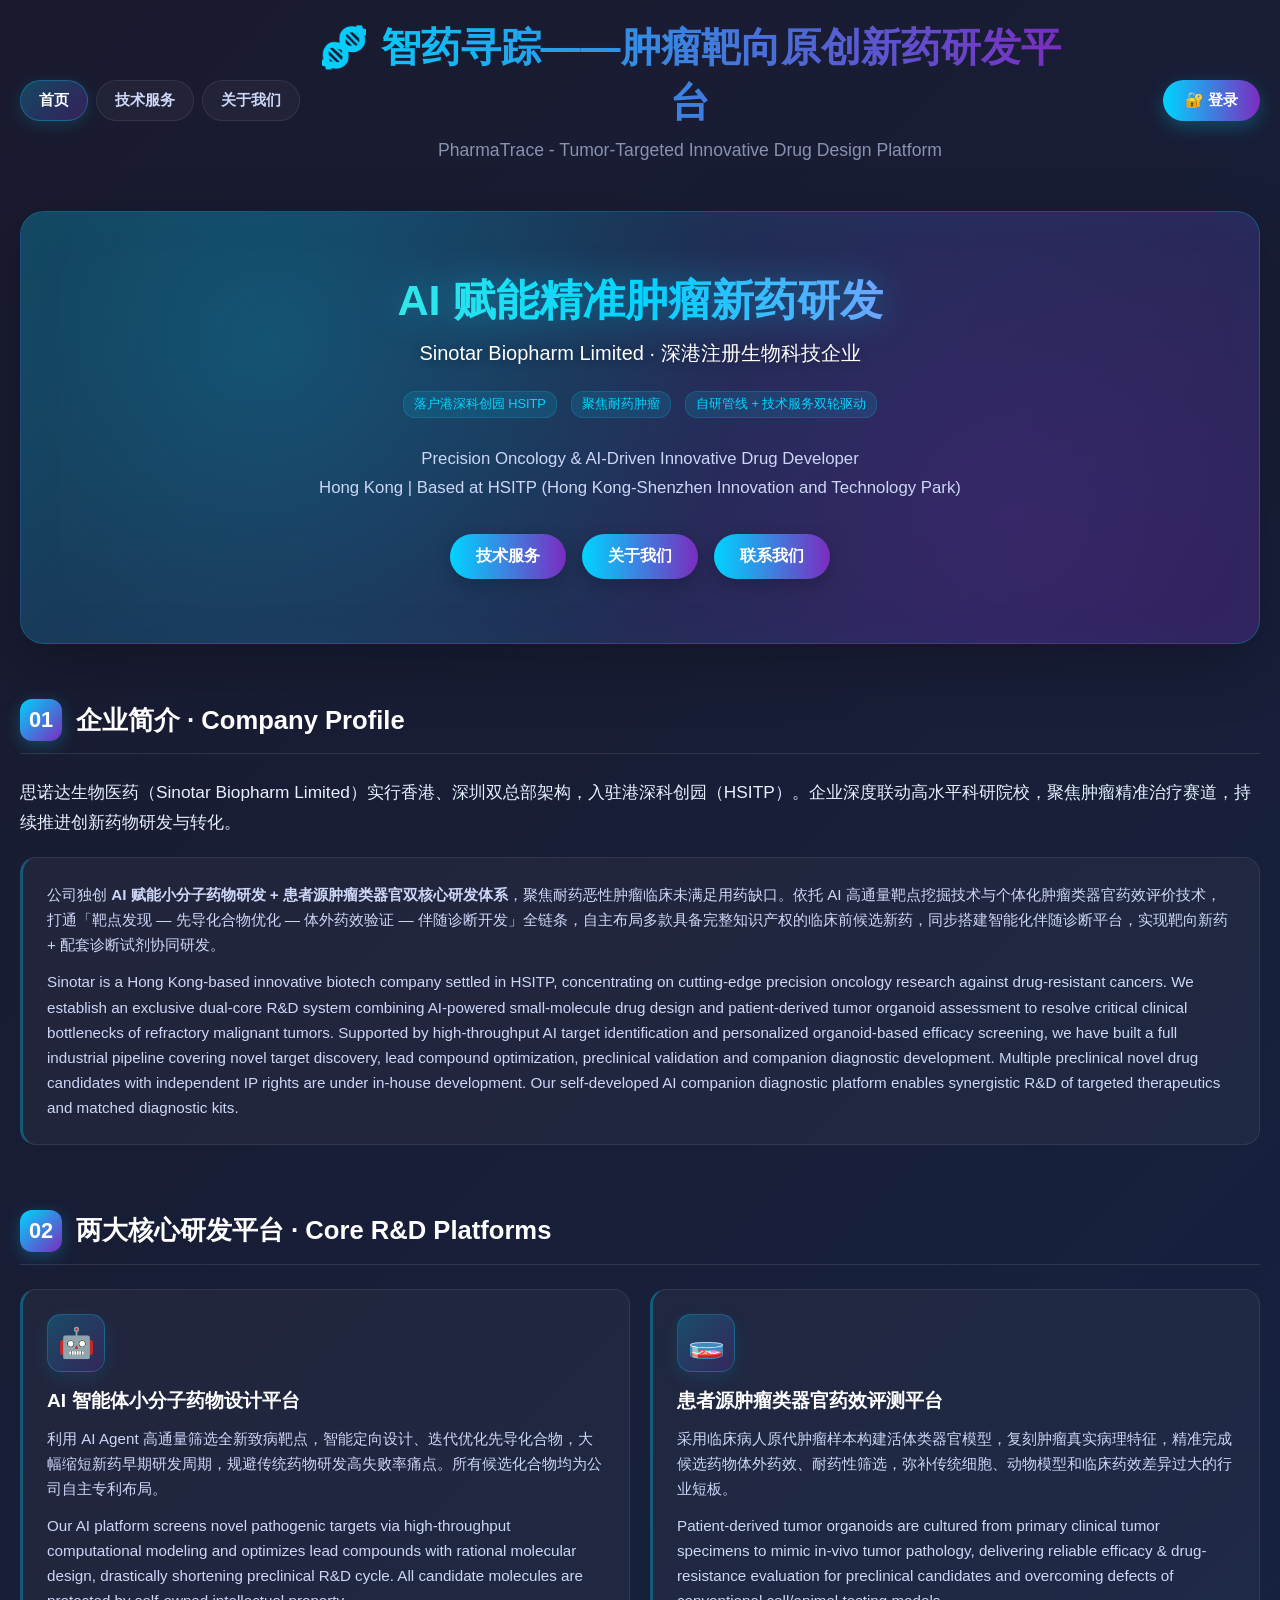
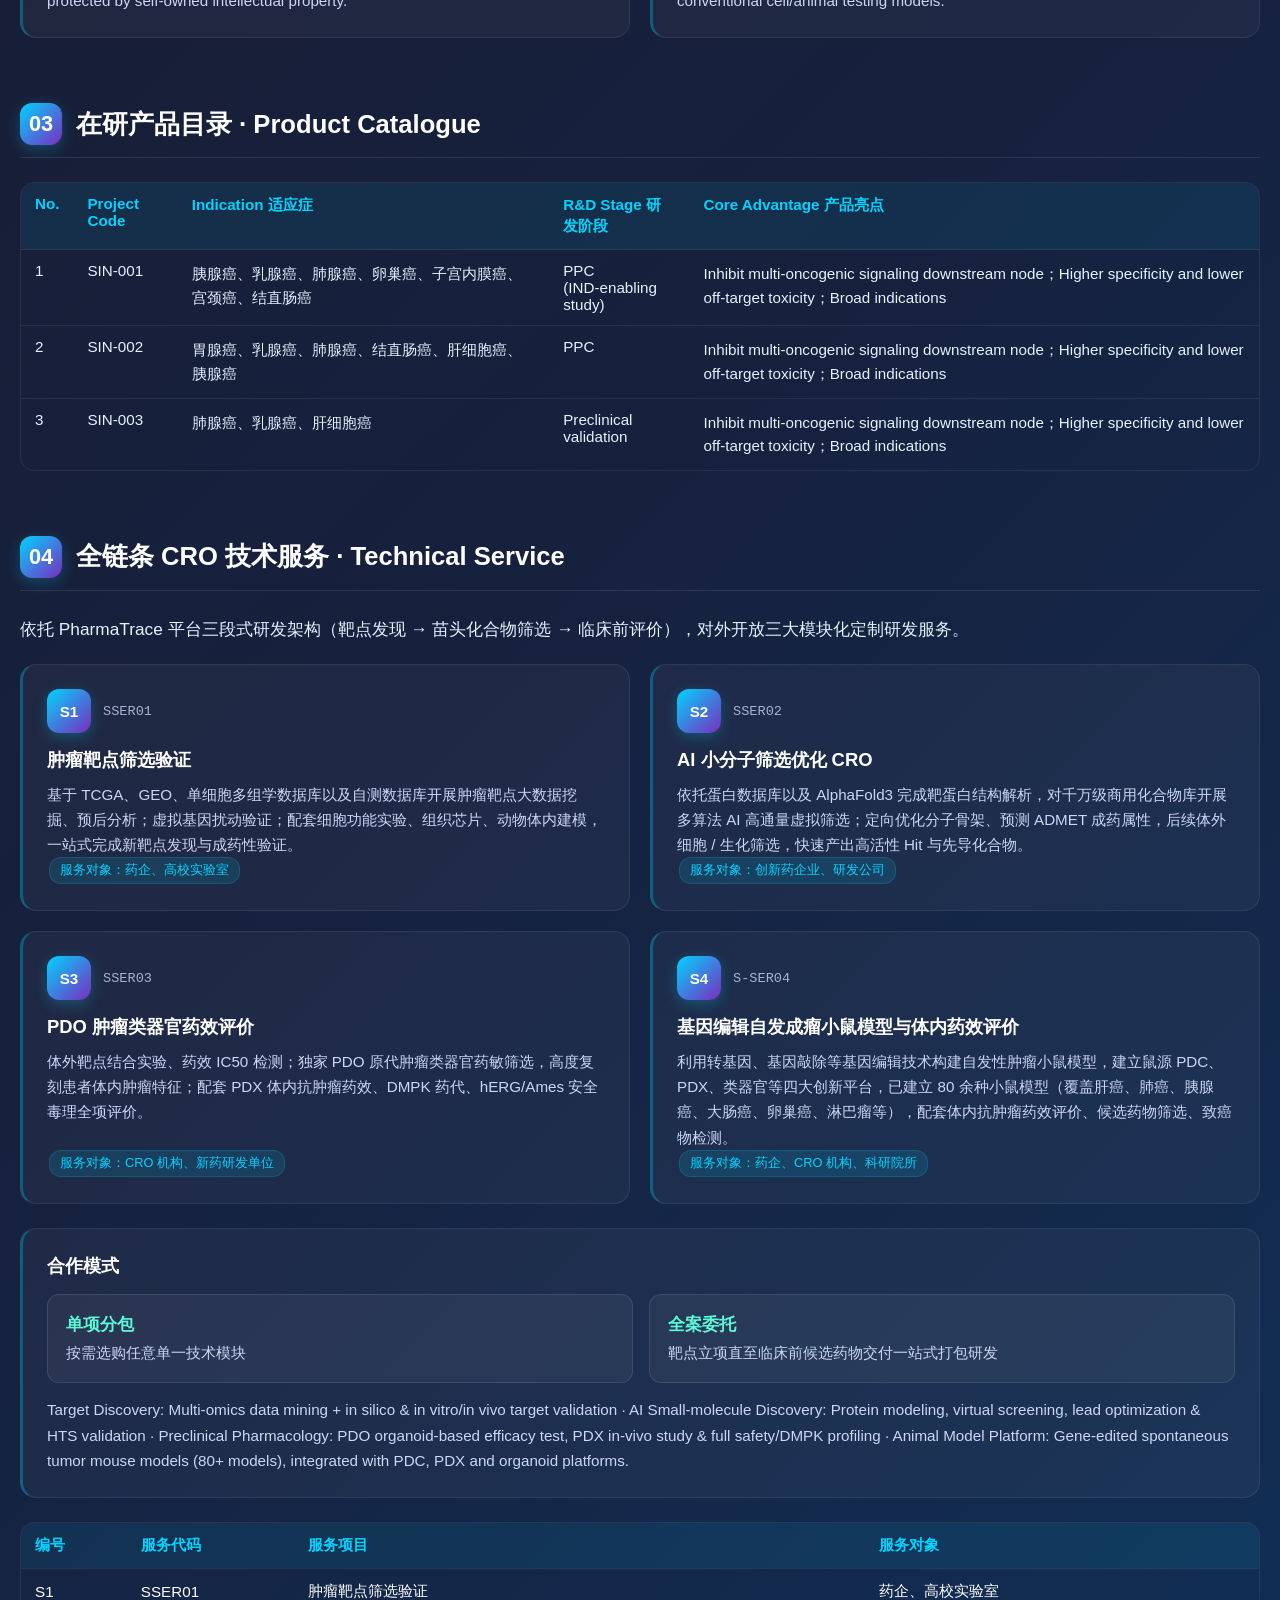
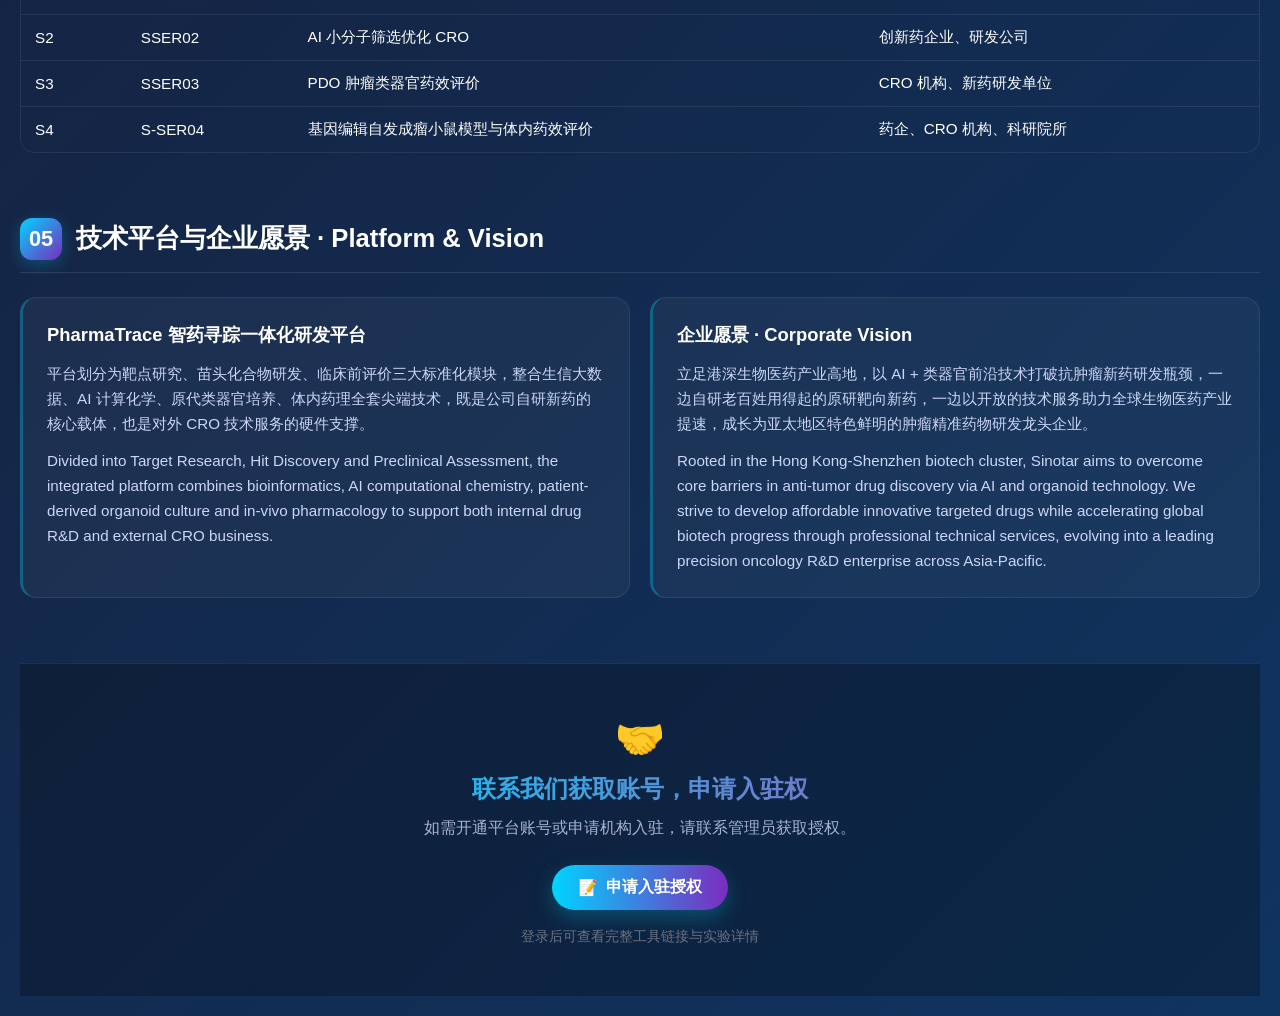
==== index.html @ ae261644 "fix: avoid blank page when mailto has no email client - Make copy-email the primary action in the co" ====
<!DOCTYPE html>
<html lang="zh-CN">
<head>
    <meta charset="UTF-8">
    <meta name="viewport" content="width=device-width, initial-scale=1.0">
    <title>智药寻踪——肿瘤靶向原创新药研发平台</title>
    <link rel="stylesheet" href="style.css">
</head>
<body>
    <!-- 登录遮罩 -->
    <div class="login-overlay hidden" id="login-overlay">
        <div class="login-box">
            <button type="button" class="login-close" id="login-close" aria-label="关闭">×</button>
            <div class="login-logo">🧬</div>
            <h2>智药寻踪</h2>
            <p class="login-subtitle">肿瘤靶向原创新药研发平台</p>
            <form id="login-form" autocomplete="off">
                <div class="form-group">
                    <label for="username">账号</label>
                    <input type="text" id="username" placeholder="请输入账号" required>
                </div>
                <div class="form-group">
                    <label for="password">密码</label>
                    <input type="password" id="password" placeholder="请输入密码" required>
                </div>
                <button type="submit" class="login-btn">登录</button>
                <div class="login-error" id="login-error"></div>
            </form>
        </div>
    </div>

    <!-- 联系我们弹窗 -->
    <div class="apply-overlay hidden" id="contact-overlay">
        <div class="apply-box">
            <button type="button" class="apply-close" id="contact-close" aria-label="关闭">×</button>
            <div class="apply-header">
                <h2>联系我们</h2>
                <p>如有合作意向，欢迎发送邮件</p>
            </div>
            <div class="contact-body">
                <div class="contact-email">sinotarzhangx@126.com</div>
                <div class="contact-actions">
                    <button type="button" class="footer-btn primary" id="copy-email">复制邮箱</button>
                    <a href="mailto:sinotarzhangx@126.com" class="footer-btn" id="send-email-link" target="_blank" rel="noopener">打开邮件客户端</a>
                </div>
                <p class="contact-tip">如果未安装邮件客户端，请直接复制邮箱地址后粘贴发送</p>
            </div>
        </div>
    </div>

    <div class="container">
        <header class="page-header">
            <nav class="main-nav">
                <a href="index.html" class="active">首页</a>
                <a href="services.html">技术服务</a>
                <a href="about.html">关于我们</a>
            </nav>
            <div class="header-titles">
                <h1>🧬 智药寻踪——肿瘤靶向原创新药研发平台</h1>
                <p class="subtitle">PharmaTrace - Tumor-Targeted Innovative Drug Design Platform</p>
            </div>
            <div class="header-actions">
                <div class="user-bar" id="user-bar" style="display: none;">
                    <span class="user-name" id="user-name"></span>
                    <button class="logout-btn" id="logout-btn">退出</button>
                </div>
                <button class="login-trigger" id="login-trigger">🔐 登录</button>
            </div>
        </header>

        <!-- 全局提示框 -->
        <div class="tooltip" id="global-tooltip"></div>

        <main class="home-content">
            <!-- Hero -->
            <section class="home-hero">
                <div class="home-hero-text">
                    <h2>AI 赋能精准肿瘤新药研发</h2>
                    <p class="home-hero-sub">Sinotar Biopharm Limited · 深港注册生物科技企业</p>
                    <div class="home-hero-tags">
                        <span class="tag">落户港深科创园 HSITP</span>
                        <span class="tag">聚焦耐药肿瘤</span>
                        <span class="tag">自研管线 + 技术服务双轮驱动</span>
                    </div>
                    <p class="home-hero-desc">
                        Precision Oncology &amp; AI-Driven Innovative Drug Developer<br>
                        Hong Kong | Based at HSITP (Hong Kong-Shenzhen Innovation and Technology Park)
                    </p>
                    <div class="home-hero-actions">
                        <a href="services.html" class="footer-btn primary">技术服务</a>
                        <a href="about.html" class="footer-btn primary">关于我们</a>
                        <button type="button" class="footer-btn primary" id="contact-trigger">联系我们</button>
                    </div>
                </div>
            </section>

            <!-- 企业简介 -->
            <section class="home-section">
                <h3 class="section-title"><span class="section-number">01</span> 企业简介 · Company Profile</h3>
                <p class="lead">
                    思诺达生物医药（Sinotar Biopharm Limited）实行香港、深圳双总部架构，入驻港深科创园（HSITP）。企业深度联动高水平科研院校，聚焦肿瘤精准治疗赛道，持续推进创新药物研发与转化。
                </p>
                <div class="card">
                    <p>
                        公司独创 <strong>AI 赋能小分子药物研发 + 患者源肿瘤类器官双核心研发体系</strong>，聚焦耐药恶性肿瘤临床未满足用药缺口。依托 AI 高通量靶点挖掘技术与个体化肿瘤类器官药效评价技术，打通「靶点发现 — 先导化合物优化 — 体外药效验证 — 伴随诊断开发」全链条，自主布局多款具备完整知识产权的临床前候选新药，同步搭建智能化伴随诊断平台，实现靶向新药 + 配套诊断试剂协同研发。
                    </p>
                    <p class="home-en" style="margin-top: 12px;">
                        Sinotar is a Hong Kong-based innovative biotech company settled in HSITP, concentrating on cutting-edge precision oncology research against drug-resistant cancers. We establish an exclusive dual-core R&amp;D system combining AI-powered small-molecule drug design and patient-derived tumor organoid assessment to resolve critical clinical bottlenecks of refractory malignant tumors. Supported by high-throughput AI target identification and personalized organoid-based efficacy screening, we have built a full industrial pipeline covering novel target discovery, lead compound optimization, preclinical validation and companion diagnostic development. Multiple preclinical novel drug candidates with independent IP rights are under in-house development. Our self-developed AI companion diagnostic platform enables synergistic R&amp;D of targeted therapeutics and matched diagnostic kits.
                    </p>
                </div>
            </section>

            <!-- 两大核心研发平台 -->
            <section class="home-section">
                <h3 class="section-title"><span class="section-number">02</span> 两大核心研发平台 · Core R&amp;D Platforms</h3>
                <div class="grid-2 home-platform-grid">
                    <div class="card home-platform-card">
                        <div class="home-platform-icon">🤖</div>
                        <h4>AI 智能体小分子药物设计平台</h4>
                        <p>
                            利用 AI Agent 高通量筛选全新致病靶点，智能定向设计、迭代优化先导化合物，大幅缩短新药早期研发周期，规避传统药物研发高失败率痛点。所有候选化合物均为公司自主专利布局。
                        </p>
                        <p class="home-en">
                            Our AI platform screens novel pathogenic targets via high-throughput computational modeling and optimizes lead compounds with rational molecular design, drastically shortening preclinical R&amp;D cycle. All candidate molecules are protected by self-owned intellectual property.
                        </p>
                    </div>
                    <div class="card home-platform-card">
                        <div class="home-platform-icon">🧫</div>
                        <h4>患者源肿瘤类器官药效评测平台</h4>
                        <p>
                            采用临床病人原代肿瘤样本构建活体类器官模型，复刻肿瘤真实病理特征，精准完成候选药物体外药效、耐药性筛选，弥补传统细胞、动物模型和临床药效差异过大的行业短板。
                        </p>
                        <p class="home-en">
                            Patient-derived tumor organoids are cultured from primary clinical tumor specimens to mimic in-vivo tumor pathology, delivering reliable efficacy &amp; drug-resistance evaluation for preclinical candidates and overcoming defects of conventional cell/animal testing models.
                        </p>
                    </div>
                </div>
            </section>

            <!-- 在研产品目录 -->
            <section class="home-section">
                <h3 class="section-title"><span class="section-number">03</span> 在研产品目录 · Product Catalogue</h3>
                <div class="data-table-wrapper home-pipeline-table">
                    <table class="data-table">
                        <thead>
                            <tr>
                                <th>No.</th>
                                <th>Project Code</th>
                                <th>Indication 适应症</th>
                                <th>R&amp;D Stage 研发阶段</th>
                                <th>Core Advantage 产品亮点</th>
                            </tr>
                        </thead>
                        <tbody>
                            <tr>
                                <td>1</td>
                                <td>SIN-001</td>
                                <td>胰腺癌、乳腺癌、肺腺癌、卵巢癌、子宫内膜癌、宫颈癌、结直肠癌</td>
                                <td>PPC<br>(IND-enabling study)</td>
                                <td>Inhibit multi-oncogenic signaling downstream node；Higher specificity and lower off-target toxicity；Broad indications</td>
                            </tr>
                            <tr>
                                <td>2</td>
                                <td>SIN-002</td>
                                <td>胃腺癌、乳腺癌、肺腺癌、结直肠癌、肝细胞癌、胰腺癌</td>
                                <td>PPC</td>
                                <td>Inhibit multi-oncogenic signaling downstream node；Higher specificity and lower off-target toxicity；Broad indications</td>
                            </tr>
                            <tr>
                                <td>3</td>
                                <td>SIN-003</td>
                                <td>肺腺癌、乳腺癌、肝细胞癌</td>
                                <td>Preclinical validation</td>
                                <td>Inhibit multi-oncogenic signaling downstream node；Higher specificity and lower off-target toxicity；Broad indications</td>
                            </tr>
                        </tbody>
                    </table>
                </div>
            </section>

            <!-- 全链条 CRO 技术服务 -->
            <section class="home-section">
                <h3 class="section-title"><span class="section-number">04</span> 全链条 CRO 技术服务 · Technical Service</h3>
                <p class="lead">
                    依托 PharmaTrace 平台三段式研发架构（靶点发现 → 苗头化合物筛选 → 临床前评价），对外开放三大模块化定制研发服务。
                </p>

                <div class="grid-2 home-service-grid">
                    <div class="card home-service-card">
                        <div class="home-service-head">
                            <span class="home-service-num">S1</span>
                            <span class="home-service-code">SSER01</span>
                        </div>
                        <h4>肿瘤靶点筛选验证</h4>
                        <p>
                            基于 TCGA、GEO、单细胞多组学数据库以及自测数据库开展肿瘤靶点大数据挖掘、预后分析；虚拟基因扰动验证；配套细胞功能实验、组织芯片、动物体内建模，一站式完成新靶点发现与成药性验证。
                        </p>
                        <span class="tag">服务对象：药企、高校实验室</span>
                    </div>
                    <div class="card home-service-card">
                        <div class="home-service-head">
                            <span class="home-service-num">S2</span>
                            <span class="home-service-code">SSER02</span>
                        </div>
                        <h4>AI 小分子筛选优化 CRO</h4>
                        <p>
                            依托蛋白数据库以及 AlphaFold3 完成靶蛋白结构解析，对千万级商用化合物库开展多算法 AI 高通量虚拟筛选；定向优化分子骨架、预测 ADMET 成药属性，后续体外细胞 / 生化筛选，快速产出高活性 Hit 与先导化合物。
                        </p>
                        <span class="tag">服务对象：创新药企业、研发公司</span>
                    </div>
                    <div class="card home-service-card">
                        <div class="home-service-head">
                            <span class="home-service-num">S3</span>
                            <span class="home-service-code">SSER03</span>
                        </div>
                        <h4>PDO 肿瘤类器官药效评价</h4>
                        <p>
                            体外靶点结合实验、药效 IC50 检测；独家 PDO 原代肿瘤类器官药敏筛选，高度复刻患者体内肿瘤特征；配套 PDX 体内抗肿瘤药效、DMPK 药代、hERG/Ames 安全毒理全项评价。
                        </p>
                        <span class="tag">服务对象：CRO 机构、新药研发单位</span>
                    </div>
                    <div class="card home-service-card">
                        <div class="home-service-head">
                            <span class="home-service-num">S4</span>
                            <span class="home-service-code">S-SER04</span>
                        </div>
                        <h4>基因编辑自发成瘤小鼠模型与体内药效评价</h4>
                        <p>
                            利用转基因、基因敲除等基因编辑技术构建自发性肿瘤小鼠模型，建立鼠源 PDC、PDX、类器官等四大创新平台，已建立 80 余种小鼠模型（覆盖肝癌、肺癌、胰腺癌、大肠癌、卵巢癌、淋巴瘤等），配套体内抗肿瘤药效评价、候选药物筛选、致癌物检测。
                        </p>
                        <span class="tag">服务对象：药企、CRO 机构、科研院所</span>
                    </div>
                </div>

                <div class="card home-cooperation" style="margin-top: 24px;">
                    <h4>合作模式</h4>
                    <div class="home-cooperation-grid">
                        <div class="home-cooperation-item">
                            <strong>单项分包</strong>
                            <p>按需选购任意单一技术模块</p>
                        </div>
                        <div class="home-cooperation-item">
                            <strong>全案委托</strong>
                            <p>靶点立项直至临床前候选药物交付一站式打包研发</p>
                        </div>
                    </div>
                    <p class="home-en" style="margin-top: 14px;">
                        Target Discovery: Multi-omics data mining + in silico &amp; in vitro/in vivo target validation · AI Small-molecule Discovery: Protein modeling, virtual screening, lead optimization &amp; HTS validation · Preclinical Pharmacology: PDO organoid-based efficacy test, PDX in-vivo study &amp; full safety/DMPK profiling · Animal Model Platform: Gene-edited spontaneous tumor mouse models (80+ models), integrated with PDC, PDX and organoid platforms.
                    </p>
                </div>

                <div class="data-table-wrapper" style="margin-top: 24px;">
                    <table class="data-table">
                        <thead>
                            <tr><th>编号</th><th>服务代码</th><th>服务项目</th><th>服务对象</th></tr>
                        </thead>
                        <tbody>
                            <tr><td>S1</td><td>SSER01</td><td>肿瘤靶点筛选验证</td><td>药企、高校实验室</td></tr>
                            <tr><td>S2</td><td>SSER02</td><td>AI 小分子筛选优化 CRO</td><td>创新药企业、研发公司</td></tr>
                            <tr><td>S3</td><td>SSER03</td><td>PDO 肿瘤类器官药效评价</td><td>CRO 机构、新药研发单位</td></tr>
                            <tr><td>S4</td><td>S-SER04</td><td>基因编辑自发成瘤小鼠模型与体内药效评价</td><td>药企、CRO 机构、科研院所</td></tr>
                        </tbody>
                    </table>
                </div>
            </section>

            <!-- 技术平台与企业愿景 -->
            <section class="home-section">
                <h3 class="section-title"><span class="section-number">05</span> 技术平台与企业愿景 · Platform &amp; Vision</h3>
                <div class="grid-2 home-vision-grid">
                    <div class="card">
                        <h4>PharmaTrace 智药寻踪一体化研发平台</h4>
                        <p>
                            平台划分为靶点研究、苗头化合物研发、临床前评价三大标准化模块，整合生信大数据、AI 计算化学、原代类器官培养、体内药理全套尖端技术，既是公司自研新药的核心载体，也是对外 CRO 技术服务的硬件支撑。
                        </p>
                        <p class="home-en">
                            Divided into Target Research, Hit Discovery and Preclinical Assessment, the integrated platform combines bioinformatics, AI computational chemistry, patient-derived organoid culture and in-vivo pharmacology to support both internal drug R&amp;D and external CRO business.
                        </p>
                    </div>
                    <div class="card">
                        <h4>企业愿景 · Corporate Vision</h4>
                        <p>
                            立足港深生物医药产业高地，以 AI + 类器官前沿技术打破抗肿瘤新药研发瓶颈，一边自研老百姓用得起的原研靶向新药，一边以开放的技术服务助力全球生物医药产业提速，成长为亚太地区特色鲜明的肿瘤精准药物研发龙头企业。
                        </p>
                        <p class="home-en">
                            Rooted in the Hong Kong-Shenzhen biotech cluster, Sinotar aims to overcome core barriers in anti-tumor drug discovery via AI and organoid technology. We strive to develop affordable innovative targeted drugs while accelerating global biotech progress through professional technical services, evolving into a leading precision oncology R&amp;D enterprise across Asia-Pacific.
                        </p>
                    </div>
                </div>
            </section>
        </main>

        <!-- 底部入驻引导 -->
        <footer class="site-footer" id="site-footer">
            <div class="footer-inner">
                <div class="footer-icon">🤝</div>
                <h3>联系我们获取账号，申请入驻权</h3>
                <p>如需开通平台账号或申请机构入驻，请联系管理员获取授权。</p>
                <div class="footer-actions">
                    <button class="footer-btn primary" id="apply-trigger">
                        <span>📝</span> 申请入驻授权
                    </button>
                </div>
                <div class="footer-tip">登录后可查看完整工具链接与实验详情</div>
            </div>
        </footer>
    </div>

    <script src="script.js"></script>
    <script>
    (function () {
        var trigger = document.getElementById('contact-trigger');
        var overlay = document.getElementById('contact-overlay');
        var closeBtn = document.getElementById('contact-close');
        var copyBtn = document.getElementById('copy-email');
        var sendLink = document.getElementById('send-email-link');

        function openOverlay() {
            if (overlay) overlay.classList.remove('hidden');
        }

        function closeOverlay() {
            if (overlay) overlay.classList.add('hidden');
        }

        if (trigger && overlay) {
            trigger.addEventListener('click', openOverlay);
        }

        if (closeBtn && overlay) {
            closeBtn.addEventListener('click', closeOverlay);
        }

        if (overlay) {
            overlay.addEventListener('click', function (e) {
                if (e.target === overlay) closeOverlay();
            });
        }

        if (sendLink) {
            sendLink.addEventListener('click', closeOverlay);
        }

        if (copyBtn) {
            copyBtn.addEventListener('click', function () {
                var email = 'sinotarzhangx@126.com';
                if (navigator.clipboard && navigator.clipboard.writeText) {
                    navigator.clipboard.writeText(email).then(function () {
                        copyBtn.textContent = '已复制';
                        setTimeout(function () { copyBtn.textContent = '复制邮箱'; }, 1500);
                    }, function () {
                        copyBtn.textContent = '复制失败';
                    });
                } else {
                    var input = document.createElement('input');
                    input.value = email;
                    document.body.appendChild(input);
                    input.select();
                    try {
                        document.execCommand('copy');
                        copyBtn.textContent = '已复制';
                        setTimeout(function () { copyBtn.textContent = '复制邮箱'; }, 1500);
                    } catch (err) {
                        copyBtn.textContent = '复制失败';
                    }
                    document.body.removeChild(input);
                }
            });
        }
    })();
    </script>
</body>
</html>
---- style.css ----
* {
    margin: 0;
    padding: 0;
    box-sizing: border-box;
}

body {
    font-family: 'Segoe UI', 'Microsoft YaHei', sans-serif;
    background: linear-gradient(135deg, #1a1a2e 0%, #16213e 50%, #0f3460 100%);
    min-height: 100vh;
    padding: 20px;
    color: #fff;
}

.container {
    max-width: 1400px;
    margin: 0 auto;
}

h1 {
    text-align: center;
    font-size: 2.5em;
    margin-bottom: 10px;
    background: linear-gradient(90deg, #00d4ff, #7b2cbf);
    -webkit-background-clip: text;
    -webkit-text-fill-color: transparent;
    background-clip: text;
}

.subtitle {
    text-align: center;
    color: #8892b0;
    margin-bottom: 20px;
    font-size: 1.1em;
}

/* 干湿实验图例 */
.experiment-legend {
    display: flex;
    justify-content: center;
    gap: 40px;
    margin-bottom: 30px;
    padding: 15px;
    background: rgba(255,255,255,0.05);
    border-radius: 10px;
}

.exp-type {
    display: flex;
    align-items: center;
    gap: 10px;
    font-size: 1em;
    padding: 8px 15px;
    border-radius: 25px;
    color: #fff;
}

.exp-type:nth-child(1) {
    background: linear-gradient(135deg, #00d4ff 0%, #0099cc 100%);
}

.exp-type:nth-child(2) {
    background: linear-gradient(135deg, #9b59b6 0%, #8e44ad 100%);
}

.exp-type:nth-child(3) {
    background: linear-gradient(135deg, #ff6b6b 0%, #ee5a5a 100%);
}

.exp-icon {
    font-size: 1.3em;
}

.exp-badge {
    padding: 5px 15px;
    border-radius: 20px;
    font-weight: bold;
    font-size: 0.9em;
}

.dry-lab {
    background: linear-gradient(135deg, #00d4ff 0%, #0099cc 100%);
    color: #fff;
}

.wet-lab {
    background: linear-gradient(135deg, #ff6b6b 0%, #ee5a5a 100%);
    color: #fff;
}

.hybrid-lab {
    background: linear-gradient(135deg, #9b59b6 0%, #8e44ad 100%);
    color: #fff;
}

.workflow {
    display: flex;
    flex-direction: column;
    gap: 0;
}

.phase {
    display: flex;
    align-items: stretch;
    margin-bottom: 30px;
    position: relative;
}

.phase-header {
    width: 180px;
    min-width: 180px;
    padding: 20px;
    border-radius: 15px 0 0 15px;
    display: flex;
    flex-direction: column;
    justify-content: center;
    align-items: center;
    text-align: center;
    font-weight: bold;
    font-size: 1.1em;
    position: relative;
}

.phase-header::after {
    content: '';
    position: absolute;
    right: -15px;
    top: 50%;
    transform: translateY(-50%);
    border: 15px solid transparent;
    border-left: 15px solid;
}

.phase-content {
    flex: 1;
    background: rgba(255,255,255,0.05);
    border-radius: 0 15px 15px 0;
    padding: 20px;
    display: grid;
    grid-template-columns: repeat(auto-fill, minmax(220px, 1fr));
    gap: 15px;
    align-items: stretch;
    backdrop-filter: blur(10px);
    border: 1px solid rgba(255,255,255,0.1);
}

.step {
    border-radius: 10px;
    padding: 15px;
    text-align: center;
    transition: all 0.3s ease;
    cursor: pointer;
    position: relative;
    overflow: visible;
    display: flex;
    flex-direction: column;
    height: 100%;
}

.step-content {
    flex: 1;
    display: flex;
    flex-direction: column;
}

.step-bottom {
    margin-top: auto;
    padding-top: 10px;
}

/* 干实验样式 - 蓝色系 */
.step.dry {
    background: linear-gradient(135deg, rgba(0,212,255,0.15) 0%, rgba(0,153,204,0.15) 100%);
    border: 2px solid rgba(0,212,255,0.5);
    box-shadow: 0 4px 15px rgba(0,212,255,0.2);
}

.step.dry:hover {
    transform: translateY(-5px);
    box-shadow: 0 10px 30px rgba(0,212,255,0.4);
    border-color: #00d4ff;
}

/* 湿实验样式 - 红色系 */
.step.wet {
    background: linear-gradient(135deg, rgba(255,107,107,0.15) 0%, rgba(238,90,90,0.15) 100%);
    border: 2px solid rgba(255,107,107,0.5);
    box-shadow: 0 4px 15px rgba(255,107,107,0.2);
}

.step.wet:hover {
    transform: translateY(-5px);
    box-shadow: 0 10px 30px rgba(255,107,107,0.4);
    border-color: #ff6b6b;
}

/* 干湿混合样式 - 紫色系 */
.step.hybrid {
    background: linear-gradient(135deg, rgba(155,89,182,0.15) 0%, rgba(142,68,173,0.15) 100%);
    border: 2px solid rgba(155,89,182,0.5);
    box-shadow: 0 4px 15px rgba(155,89,182,0.2);
}

.step.hybrid:hover {
    transform: translateY(-5px);
    box-shadow: 0 10px 30px rgba(155,89,182,0.4);
    border-color: #9b59b6;
}

.step-icon {
    font-size: 2em;
    margin-bottom: 8px;
    margin-top: 10px;
}

.step-title {
    font-weight: 600;
    font-size: 0.95em;
    margin-bottom: 5px;
}

.step-desc {
    font-size: 0.8em;
    color: #8892b0;
    margin-bottom: 8px;
    line-height: 1.4;
}

.tools-badge {
    display: inline-block;
    background: rgba(255,255,255,0.1);
    padding: 3px 10px;
    border-radius: 15px;
    font-size: 0.75em;
    margin-top: 5px;
}

.step.dry .tools-badge {
    color: #00d4ff;
}

.step.wet .tools-badge {
    color: #ff9999;
}

.step.hybrid .tools-badge {
    color: #d8a8e8;
}

.arrow-down {
    text-align: center;
    font-size: 2em;
    color: #00d4ff;
    margin: -10px 0;
    animation: bounce 2s infinite;
}

@keyframes bounce {
    0%, 100% { transform: translateY(0); }
    50% { transform: translateY(10px); }
}

/* Phase colors */
.phase-1 .phase-header {
    background: linear-gradient(135deg, #667eea 0%, #764ba2 100%);
}
.phase-1 .phase-header::after {
    border-left-color: #764ba2;
}

.phase-2 .phase-header {
    background: linear-gradient(135deg, #f093fb 0%, #f5576c 100%);
}
.phase-2 .phase-header::after {
    border-left-color: #f5576c;
}

.phase-3 .phase-header {
    background: linear-gradient(135deg, #43e97b 0%, #38f9d7 100%);
}
.phase-3 .phase-header::after {
    border-left-color: #38f9d7;
}

.phase-number {
    font-size: 2.5em;
    opacity: 0.3;
    position: absolute;
    top: 10px;
    left: 15px;
}

/* 网站链接样式 */
.website-links {
    display: flex;
    flex-direction: column;
    justify-content: space-between;
    gap: 4px;
    min-height: 100%;
}

.website-link {
    display: inline-flex;
    align-items: center;
    justify-content: center;
    gap: 5px;
    background: rgba(255,255,255,0.1);
    color: #fff;
    text-decoration: none;
    padding: 5px 10px;
    border-radius: 15px;
    font-size: 0.75em;
    transition: all 0.3s ease;
    position: relative;
}

.step.dry .website-link {
    border: 1px solid rgba(0,212,255,0.3);
}

.step.dry .website-link:hover {
    background: rgba(0,212,255,0.3);
    transform: scale(1.05);
}

.step.wet .website-link {
    border: 1px solid rgba(255,107,107,0.3);
}

.step.wet .website-link:hover {
    background: rgba(255,107,107,0.3);
    transform: scale(1.05);
}

.link-icon {
    font-size: 0.9em;
}

/* 悬停提示框 */
.tooltip {
    position: fixed;
    background: rgba(0,0,0,0.9);
    color: #fff;
    padding: 10px 15px;
    border-radius: 8px;
    font-size: 0.85em;
    max-width: 280px;
    z-index: 1000;
    pointer-events: none;
    opacity: 0;
    transition: opacity 0.3s ease;
    border: 1px solid rgba(255,255,255,0.2);
    box-shadow: 0 5px 20px rgba(0,0,0,0.5);
    line-height: 1.5;
}

.tooltip.visible {
    opacity: 1;
}

.tooltip::after {
    content: '';
    position: absolute;
    bottom: -8px;
    left: 50%;
    transform: translateX(-50%);
    border: 8px solid transparent;
    border-top-color: rgba(0,0,0,0.9);
}

/* 实验列表样式 */
.experiment-list {
    text-align: left;
    display: flex;
    flex-direction: column;
    justify-content: space-between;
}

.experiment-list ul {
    list-style: none;
    padding: 0;
    margin: 0;
    display: flex;
    flex-direction: column;
    justify-content: space-between;
    min-height: 100%;
    gap: 4px;
}

.experiment-list li {
    font-size: 0.75em;
    color: #ff9999;
    padding: 3px 0;
}

.legend {
    display: flex;
    justify-content: center;
    gap: 30px;
    margin-top: 40px;
    flex-wrap: wrap;
}

.legend-item {
    display: flex;
    align-items: center;
    gap: 10px;
}

.legend-color {
    width: 20px;
    height: 20px;
    border-radius: 5px;
}

/* 页面头部 */
.page-header {
    display: flex;
    justify-content: space-between;
    align-items: flex-start;
    flex-wrap: wrap;
    gap: 15px;
    margin-bottom: 10px;
}

.header-titles {
    flex: 1;
    min-width: 280px;
}

.user-bar {
    display: flex;
    align-items: center;
    gap: 12px;
    background: rgba(255,255,255,0.08);
    padding: 10px 18px;
    border-radius: 30px;
    border: 1px solid rgba(255,255,255,0.12);
    backdrop-filter: blur(10px);
}

.user-name {
    font-weight: 600;
    color: #00d4ff;
}

.logout-btn {
    background: rgba(255,255,255,0.1);
    border: 1px solid rgba(255,255,255,0.2);
    color: #fff;
    padding: 6px 14px;
    border-radius: 20px;
    cursor: pointer;
    font-size: 0.85em;
    transition: all 0.3s ease;
}

.logout-btn:hover {
    background: rgba(255,107,107,0.3);
    border-color: #ff6b6b;
}

.login-trigger {
    display: inline-flex;
    align-items: center;
    gap: 6px;
    background: linear-gradient(90deg, #00d4ff, #7b2cbf);
    border: none;
    color: #fff;
    padding: 10px 22px;
    border-radius: 25px;
    font-size: 0.95em;
    font-weight: 600;
    cursor: pointer;
    transition: all 0.3s ease;
    box-shadow: 0 6px 18px rgba(0, 212, 255, 0.25);
}

.login-trigger:hover {
    transform: translateY(-2px);
    box-shadow: 0 10px 25px rgba(0, 212, 255, 0.4);
}

.logged-in .login-trigger {
    display: none;
}

/* 登录遮罩 */
.login-overlay {
    position: fixed;
    inset: 0;
    background: rgba(10, 14, 30, 0.92);
    backdrop-filter: blur(12px);
    display: flex;
    align-items: center;
    justify-content: center;
    z-index: 2000;
    padding: 20px;
    transition: opacity 0.4s ease, visibility 0.4s ease;
}

.login-overlay.hidden {
    opacity: 0;
    visibility: hidden;
    pointer-events: none;
}

.login-box {
    position: relative;
    background: linear-gradient(145deg, rgba(26, 26, 46, 0.95), rgba(22, 33, 62, 0.95));
    border: 1px solid rgba(0, 212, 255, 0.25);
    border-radius: 20px;
    padding: 40px;
    width: 100%;
    max-width: 420px;
    box-shadow: 0 25px 80px rgba(0, 0, 0, 0.6), 0 0 40px rgba(0, 212, 255, 0.1);
    text-align: center;
    animation: loginFloat 0.6s ease;
}

.login-close {
    position: absolute;
    top: 14px;
    right: 18px;
    background: transparent;
    border: none;
    color: #8892b0;
    font-size: 1.8em;
    line-height: 1;
    cursor: pointer;
    transition: color 0.3s ease;
    padding: 0;
    width: 32px;
    height: 32px;
    display: flex;
    align-items: center;
    justify-content: center;
    border-radius: 50%;
}

.login-close:hover {
    color: #fff;
    background: rgba(255,255,255,0.1);
}

@keyframes loginFloat {
    from {
        opacity: 0;
        transform: translateY(30px) scale(0.96);
    }
    to {
        opacity: 1;
        transform: translateY(0) scale(1);
    }
}

.login-logo {
    font-size: 3.5em;
    margin-bottom: 10px;
}

.login-box h2 {
    font-size: 1.8em;
    margin-bottom: 6px;
    background: linear-gradient(90deg, #00d4ff, #7b2cbf);
    -webkit-background-clip: text;
    -webkit-text-fill-color: transparent;
    background-clip: text;
}

.login-subtitle {
    color: #8892b0;
    font-size: 0.95em;
    margin-bottom: 28px;
}

.form-group {
    text-align: left;
    margin-bottom: 18px;
}

.form-group label {
    display: block;
    margin-bottom: 6px;
    font-size: 0.9em;
    color: #ccd6f6;
}

.form-group input {
    width: 100%;
    padding: 12px 15px;
    border-radius: 10px;
    border: 1px solid rgba(255,255,255,0.15);
    background: rgba(255,255,255,0.06);
    color: #fff;
    font-size: 1em;
    outline: none;
    transition: all 0.3s ease;
}

.form-group input::placeholder {
    color: #6b7280;
}

.form-group input:focus {
    border-color: #00d4ff;
    box-shadow: 0 0 0 3px rgba(0, 212, 255, 0.15);
    background: rgba(255,255,255,0.09);
}

.login-btn {
    width: 100%;
    padding: 14px;
    border-radius: 10px;
    border: none;
    background: linear-gradient(90deg, #00d4ff, #7b2cbf);
    color: #fff;
    font-size: 1.05em;
    font-weight: 600;
    cursor: pointer;
    transition: all 0.3s ease;
    margin-top: 8px;
}

.login-btn:hover {
    transform: translateY(-2px);
    box-shadow: 0 10px 25px rgba(0, 212, 255, 0.35);
}

.login-error {
    color: #ff6b6b;
    font-size: 0.85em;
    margin-top: 12px;
    min-height: 1.2em;
}

/* 未登录时 step-bottom 显示但虚化，登录后显示真实内容 */
.step-bottom {
    display: block;
    position: relative;
}

.step-bottom-locked {
    min-height: 90px;
}

.step-bottom-locked .step-bottom-content {
    filter: blur(10px);
    pointer-events: none;
    user-select: none;
    opacity: 0.5;
    min-height: 90px;
}

.step-bottom-overlay {
    position: absolute;
    inset: 0;
    display: flex;
    flex-direction: column;
    align-items: center;
    justify-content: center;
    background: rgba(0, 0, 0, 0.25);
    border-radius: 12px;
    z-index: 10;
    gap: 10px;
    text-align: center;
    padding: 10px;
}

.step-bottom-overlay-text {
    color: #5af9d7;
    font-weight: 700;
    font-size: 0.85em;
    text-shadow: 0 2px 8px rgba(0,0,0,0.5);
}

.step-bottom-overlay-btn {
    padding: 7px 16px;
    border: none;
    border-radius: 20px;
    background: linear-gradient(135deg, #43e97b 0%, #38f9d7 100%);
    color: #084c2f;
    font-weight: 700;
    font-size: 0.8em;
    cursor: pointer;
    transition: all 0.3s ease;
}

.step-bottom-overlay-btn:hover {
    transform: scale(1.05);
    box-shadow: 0 0 15px rgba(67, 233, 123, 0.5);
}

.logged-in .site-footer {
    display: none;
}

.logged-out .workflow {
    filter: blur(0px);
}

/* 登录后隐藏底部联系我们区域 */
.logged-in .site-footer {
    display: none;
}

/* 药物管线进度条 */
.workflow-wrapper {
    display: flex;
    gap: 24px;
    align-items: stretch;
}

.workflow {
    flex: 1;
    min-width: 0;
}

.drug-track {
    width: 170px;
    min-width: 170px;
    display: flex;
    flex-direction: column;
    align-items: center;
    position: relative;
    padding-top: 16px;
}

.drug-track-title {
    color: #43e97b;
    font-weight: 700;
    font-size: 0.9em;
    letter-spacing: 0.5px;
    text-align: center;
    margin-bottom: 14px;
    text-shadow: 0 2px 8px rgba(0,0,0,0.4);
}

.drug-track-lines {
    display: flex;
    justify-content: space-around;
    align-items: flex-start;
    position: relative;
    width: 100%;
    flex: 1;
}

.drug-line {
    position: relative;
    width: 32px;
    display: flex;
    flex-direction: column;
    align-items: center;
    transition: all 0.3s ease;
    cursor: pointer;
    text-decoration: none;
    overflow: visible;
}

.drug-line.completed {
    height: 100%;
}

.drug-line.in-progress {
    height: 68%;
}

.drug-bar {
    position: absolute;
    top: 0;
    left: 0;
    width: 100%;
    height: 100%;
    background: linear-gradient(to bottom, #43e97b 0%, #38f9d7 100%);
    border-radius: 16px;
    transition: all 0.3s ease;
    -webkit-mask-image: var(--mask-gradient, none);
    mask-image: var(--mask-gradient, none);
}

.drug-label {
    position: relative;
    z-index: 3;
    margin-top: 16px;
    writing-mode: vertical-rl;
    text-orientation: mixed;
    color: #084c2f;
    font-weight: 800;
    font-size: 0.85em;
    letter-spacing: 1px;
    transition: all 0.3s ease;
    text-shadow: 0 1px 0 rgba(255,255,255,0.35);
    line-height: 1;
}

.drug-arrow {
    position: absolute;
    bottom: -30px;
    left: 50%;
    transform: translateX(-50%);
    z-index: 3;
    color: #43e97b;
    font-size: 1.6em;
    line-height: 1;
    animation: pulseArrow 1.5s infinite;
    text-shadow: 0 0 8px rgba(67, 233, 123, 0.9), 0 0 18px rgba(67, 233, 123, 0.6), 0 0 28px rgba(67, 233, 123, 0.3);
}

@keyframes pulseArrow {
    0%, 100% { opacity: 1; transform: translateX(-50%) translateY(0) scale(1); }
    50% { opacity: 0.75; transform: translateX(-50%) translateY(6px) scale(1.15); }
}

.drug-line:hover .drug-bar {
    width: 42px;
    left: -5px;
    background: linear-gradient(to bottom, #5af08e 0%, #5af9d7 100%);
    box-shadow: 0 0 20px rgba(67, 233, 123, 0.6), 0 0 40px rgba(67, 233, 123, 0.25);
}

.drug-line:hover .drug-label {
    font-weight: 900;
    font-size: 0.95em;
    color: #042a1a;
    text-shadow: 0 1px 0 rgba(255,255,255,0.45);
}

.drug-line:hover .drug-arrow {
    color: #5af9d7;
}

/* 阶段分隔通过 drug-bar 的 mask-gradient 实现，无需额外元素 */

/* 底部入驻引导 */
.site-footer {
    margin-top: 50px;
    padding: 50px 20px;
    background: rgba(0, 0, 0, 0.25);
    border-top: 1px solid rgba(255,255,255,0.08);
}

.footer-inner {
    max-width: 800px;
    margin: 0 auto;
    text-align: center;
}

.footer-icon {
    font-size: 2.5em;
    margin-bottom: 12px;
}

.site-footer h3 {
    font-size: 1.5em;
    margin-bottom: 10px;
    background: linear-gradient(90deg, #00d4ff, #9b59b6);
    -webkit-background-clip: text;
    -webkit-text-fill-color: transparent;
    background-clip: text;
}

.site-footer p {
    color: #a8b2d1;
    margin-bottom: 24px;
    line-height: 1.6;
}

.footer-actions {
    display: flex;
    justify-content: center;
    align-items: center;
    flex-wrap: wrap;
    gap: 16px;
    margin-bottom: 18px;
}

.footer-btn {
    display: inline-flex;
    align-items: center;
    gap: 8px;
    padding: 12px 26px;
    border-radius: 30px;
    text-decoration: none;
    font-weight: 600;
    transition: all 0.3s ease;
    border: none;
    cursor: pointer;
    font-size: 1em;
}

.footer-btn.primary {
    background: linear-gradient(90deg, #00d4ff, #7b2cbf);
    color: #fff;
    box-shadow: 0 8px 20px rgba(0, 212, 255, 0.25);
}

.footer-btn.primary:hover {
    transform: translateY(-3px);
    box-shadow: 0 12px 28px rgba(0, 212, 255, 0.4);
}

.footer-or,
.footer-contact {
    display: none;
}

/* 申请入驻授权弹窗 */
.apply-overlay {
    position: fixed;
    inset: 0;
    background: rgba(10, 14, 30, 0.92);
    backdrop-filter: blur(12px);
    display: flex;
    align-items: center;
    justify-content: center;
    z-index: 2100;
    padding: 20px;
    transition: opacity 0.4s ease, visibility 0.4s ease;
}

.apply-overlay.hidden {
    opacity: 0;
    visibility: hidden;
    pointer-events: none;
}

.apply-box {
    position: relative;
    background: linear-gradient(145deg, rgba(26, 26, 46, 0.98), rgba(22, 33, 62, 0.98));
    border: 1px solid rgba(0, 212, 255, 0.2);
    border-radius: 20px;
    padding: 36px;
    width: 100%;
    max-width: 560px;
    max-height: 90vh;
    overflow-y: auto;
    box-shadow: 0 25px 80px rgba(0, 0, 0, 0.6), 0 0 40px rgba(0, 212, 255, 0.08);
    animation: loginFloat 0.5s ease;
}

.apply-close {
    position: absolute;
    top: 14px;
    right: 18px;
    background: transparent;
    border: none;
    color: #8892b0;
    font-size: 1.8em;
    line-height: 1;
    cursor: pointer;
    transition: color 0.3s ease;
    padding: 0;
    width: 32px;
    height: 32px;
    display: flex;
    align-items: center;
    justify-content: center;
    border-radius: 50%;
}

.apply-close:hover {
    color: #fff;
    background: rgba(255,255,255,0.1);
}

.apply-header {
    margin-bottom: 28px;
}

.apply-header h2 {
    font-size: 1.6em;
    margin-bottom: 6px;
    background: linear-gradient(90deg, #00d4ff, #9b59b6);
    -webkit-background-clip: text;
    -webkit-text-fill-color: transparent;
    background-clip: text;
}

.apply-header p {
    color: #8892b0;
    font-size: 0.9em;
}

.apply-tabs {
    display: flex;
    gap: 4px;
    margin-bottom: 28px;
    padding: 4px;
    background: rgba(255,255,255,0.04);
    border-radius: 12px;
}

.apply-tab {
    flex: 1;
    padding: 12px 16px;
    border-radius: 10px;
    border: none;
    border-bottom: 2px solid transparent;
    font-size: 0.95em;
    font-weight: 500;
    cursor: pointer;
    transition: all 0.3s ease;
    background: transparent;
    color: #8892b0;
}

.apply-tab.active {
    background: rgba(0, 212, 255, 0.12);
    color: #fff;
    border-bottom-color: #00d4ff;
}

.apply-box .form-group label {
    color: #a8b2d1;
}

.required {
    color: #00d4ff;
    margin-left: 4px;
}

.apply-box .form-group input,
.apply-box .form-group select,
.apply-box .form-group textarea {
    width: 100%;
    padding: 14px 18px;
    background: rgba(10, 15, 28, 0.6);
    border: 1px solid rgba(255,255,255,0.1);
    border-radius: 12px;
    color: #fff;
    font-size: 0.95em;
    outline: none;
    transition: all 0.3s ease;
    box-shadow: inset 0 0 0 1px rgba(255,255,255,0.03);
}

.apply-box .form-group input:focus,
.apply-box .form-group select:focus,
.apply-box .form-group textarea:focus {
    border-color: #00d4ff;
    box-shadow: 0 0 0 3px rgba(0, 212, 255, 0.1), inset 0 0 0 1px rgba(255,255,255,0.05);
    background: rgba(10, 15, 28, 0.8);
}

.apply-box .form-group textarea {
    resize: vertical;
    min-height: 100px;
}

.apply-box .form-group select {
    appearance: none;
    background-image: url("data:image/svg+xml,%3Csvg xmlns='http://www.w3.org/2000/svg' width='16' height='16' viewBox='0 0 24 24' fill='none' stroke='%238892b0' stroke-width='2'%3E%3Cpath d='M6 9l6 6 6-6'/%3E%3C/svg%3E");
    background-repeat: no-repeat;
    background-position: right 16px center;
}

.apply-box .form-group select option {
    background: #1a1a2e;
    color: #fff;
}

.apply-submit {
    width: 100%;
    padding: 15px;
    border-radius: 9999px;
    border: none;
    background: linear-gradient(90deg, #00d4ff, #7b2cbf);
    color: #fff;
    font-size: 1.05em;
    font-weight: 600;
    cursor: pointer;
    transition: all 0.3s ease;
    margin-top: 8px;
}

.apply-submit:hover {
    transform: translateY(-2px);
    box-shadow: 0 10px 25px rgba(0, 212, 255, 0.35);
}

.apply-note {
    color: #6b7280;
    font-size: 0.8em;
    text-align: center;
    margin-top: 18px;
    line-height: 1.6;
}

.apply-success {
    text-align: center;
    padding: 40px 20px;
}

.apply-success-icon {
    font-size: 3.5em;
    margin-bottom: 16px;
}

.apply-success h3 {
    font-size: 1.4em;
    margin-bottom: 10px;
    color: #fff;
}

.apply-success p {
    color: #a8b2d1;
    line-height: 1.6;
}

.footer-tip {
    color: #6b7280;
    font-size: 0.85em;
}

@media (max-width: 768px) {
    .phase {
        flex-direction: column;
    }
    .phase-header {
        width: 100%;
        border-radius: 15px 15px 0 0;
    }
    .phase-header::after {
        display: none;
    }
    .phase-content {
        border-radius: 0 0 15px 15px;
    }
    .experiment-legend {
        flex-direction: column;
        gap: 10px;
    }
    .step {
        width: 100%;
        min-height: auto;
    }
    .page-header {
        flex-direction: column;
        align-items: center;
        text-align: center;
    }
    .user-bar {
        width: 100%;
        justify-content: center;
    }
    .login-box {
        padding: 30px 24px;
    }
    .apply-box {
        padding: 28px 20px;
    }
    .footer-actions {
        flex-direction: column;
    }
    .workflow-wrapper {
        flex-direction: column;
    }
    .drug-track {
        width: 100%;
        min-width: auto;
        height: 70px;
        padding-top: 0;
        flex-direction: row;
        align-items: center;
        order: -1;
        margin-bottom: 10px;
        gap: 10px;
    }
    .drug-track-title {
        writing-mode: vertical-rl;
        text-orientation: mixed;
        font-size: 0.75em;
        margin-bottom: 0;
        white-space: nowrap;
    }
    .drug-track-lines {
        flex: 1;
        height: 100%;
        align-items: center;
    }
    .drug-line {
        width: auto;
        height: 26px !important;
        flex: 1;
        flex-direction: row;
        justify-content: center;
        align-items: center;
    }
    .drug-bar {
        border-radius: 13px;
        -webkit-mask-image: none !important;
        mask-image: none !important;
    }
    .drug-label {
        margin-top: 0;
        writing-mode: horizontal-tb;
        text-orientation: mixed;
        font-size: 0.72em;
        white-space: nowrap;
    }
    .drug-arrow {
        display: none;
    }
    .drug-line:hover .drug-bar {
        height: 34px !important;
        width: 100%;
        left: 0;
        top: -4px;
    }
    .drug-line:hover .drug-label {
        font-size: 0.8em;
    }
    .step-bottom-locked,
    .step-bottom-locked .step-bottom-content {
        min-height: 60px;
    }
}

/* ================= 顶部导航 ================= */
.page-header {
    align-items: center;
}

.header-titles {
    text-align: center;
}

.main-nav {
    display: flex;
    align-items: center;
    gap: 8px;
    min-width: 180px;
    justify-content: flex-start;
}

.main-nav a {
    display: inline-flex;
    align-items: center;
    gap: 6px;
    padding: 9px 18px;
    border-radius: 24px;
    color: #ccd6f6;
    text-decoration: none;
    font-weight: 600;
    font-size: 0.95em;
    transition: all 0.3s ease;
    white-space: nowrap;
    background: rgba(255, 255, 255, 0.04);
    border: 1px solid rgba(255, 255, 255, 0.08);
}

.main-nav a:hover {
    color: #fff;
    background: rgba(255, 255, 255, 0.1);
}

.main-nav a.active {
    color: #fff;
    background: linear-gradient(135deg, rgba(0, 212, 255, 0.25) 0%, rgba(123, 44, 191, 0.3) 100%);
    border-color: rgba(0, 212, 255, 0.3);
    box-shadow: 0 4px 15px rgba(0, 212, 255, 0.15);
}

.header-actions {
    display: flex;
    align-items: center;
    justify-content: flex-end;
    gap: 10px;
    min-width: 180px;
}

/* ================= 关于我们页面 ================= */
.about-content {
    margin-top: 30px;
    animation: fadeInUp 0.7s ease;
}

@keyframes fadeInUp {
    from {
        opacity: 0;
        transform: translateY(30px);
    }
    to {
        opacity: 1;
        transform: translateY(0);
    }
}

.about-hero {
    text-align: center;
    padding: 40px 20px 30px;
    margin-bottom: 30px;
    background: rgba(255, 255, 255, 0.04);
    border-radius: 20px;
    border: 1px solid rgba(255, 255, 255, 0.08);
    backdrop-filter: blur(10px);
}

.about-hero h2 {
    font-size: 2.2em;
    margin-bottom: 14px;
    background: linear-gradient(90deg, #00d4ff, #7b2cbf);
    -webkit-background-clip: text;
    -webkit-text-fill-color: transparent;
    background-clip: text;
}

.about-hero p {
    max-width: 800px;
    margin: 0 auto;
    color: #a8b2d1;
    font-size: 1.05em;
    line-height: 1.7;
}

.about-section {
    margin-bottom: 60px;
}

.section-title {
    display: flex;
    align-items: center;
    gap: 14px;
    font-size: 1.6em;
    margin-bottom: 24px;
    padding-bottom: 12px;
    border-bottom: 1px solid rgba(255, 255, 255, 0.1);
    color: #fff;
}

.section-number {
    display: inline-flex;
    align-items: center;
    justify-content: center;
    width: 42px;
    height: 42px;
    border-radius: 12px;
    background: linear-gradient(135deg, #00d4ff 0%, #7b2cbf 100%);
    font-size: 0.85em;
    font-weight: 800;
    color: #fff;
    box-shadow: 0 4px 15px rgba(0, 212, 255, 0.25);
}

.lead {
    color: #ccd6f6;
    font-size: 1.05em;
    line-height: 1.7;
    margin-bottom: 20px;
}

.about-figure {
    margin: 0 0 20px;
}

.about-img {
    display: block;
    width: 100%;
    height: auto;
    border-radius: 14px;
    background: #fff;
    box-shadow: 0 8px 30px rgba(0, 0, 0, 0.2);
}

.about-figure img[src*="oncotarget.png"],
.about-figure img[src*="protein-structure.png"] {
    height: 280px;
    object-fit: contain;
}

@media (max-width: 768px) {
    .about-figure img[src*="oncotarget.png"],
    .about-figure img[src*="protein-structure.png"] {
        height: 250px;
    }
}

/* 湿实验流程图（HTML/CSS 替代图片） */
.wetlab-flow {
    background: rgba(255, 255, 255, 0.04);
    border-radius: 14px;
    padding: 12px;
    box-shadow: 0 8px 30px rgba(0, 0, 0, 0.2);
}

.wetlab-banner {
    text-align: center;
    margin-bottom: 18px;
}

.wetlab-banner-title {
    color: #ef4444;
    font-weight: 700;
    font-size: 1.1em;
    margin-bottom: 12px;
    letter-spacing: 0.5px;
}

.wetlab-banner-track {
    display: grid;
    grid-template-columns: 1fr 20px 1fr 20px 1fr 20px 1fr;
    align-items: center;
    justify-items: center;
    gap: 8px;
    background: linear-gradient(90deg, #ff7e7e 0%, #ffb6b6 100%);
    clip-path: polygon(0% 0%, calc(100% - 28px) 0%, 100% 50%, calc(100% - 28px) 100%, 0% 100%);
    padding: 8px 34px 8px 10px;
    font-size: 0.78em;
    font-weight: 600;
    color: #fff;
    text-align: center;
}

.banner-arrow {
    color: rgba(255, 255, 255, 0.85);
    font-size: 1.1em;
    text-align: center;
}

.stage-italic {
    font-style: italic;
}

.wetlab-stages {
    display: grid;
    grid-template-columns: 1fr 20px 1fr 20px 1fr 20px 1fr;
    gap: 8px;
    align-items: stretch;
}

.stage-connector {
    display: flex;
    align-items: center;
    justify-content: center;
    justify-self: center;
    color: #60a5fa;
    font-size: 1.5em;
    width: 20px;
}

.wetlab-stage {
    background: rgba(255, 255, 255, 0.06);
    border-radius: 12px;
    padding: 10px;
    display: flex;
    flex-direction: column;
    gap: 8px;
    border: 1px solid rgba(255, 255, 255, 0.08);
}

.stage-header {
    font-weight: 600;
    color: #fff;
    font-size: 0.82em;
    text-align: center;
    line-height: 1.35;
}

.stage-header-legend {
    display: flex;
    flex-wrap: nowrap;
    justify-content: center;
    gap: 6px;
}

.stage-legend {
    display: inline-flex;
    align-items: center;
    gap: 4px;
    font-size: 0.7em;
    color: #e2e8f0;
    font-weight: 500;
    white-space: nowrap;
}

.legend-dot {
    width: 8px;
    height: 8px;
    border-radius: 50%;
    display: inline-block;
}

.legend-dot.sample { background: #facc15; }
.legend-dot.negative { background: #fb923c; }
.legend-dot.positive { background: #c2410c; }

.stage-visual {
    min-height: 120px;
    display: flex;
    align-items: center;
    justify-content: center;
}

.stage-img {
    max-height: 130px;
    max-width: 100%;
    width: auto;
    height: auto;
    object-fit: contain;
    background: transparent;
    display: block;
}

.stage-list {
    margin-top: auto;
    padding-left: 1.1em;
    color: #cbd5e1;
    font-size: 0.78em;
    line-height: 1.5;
}

.stage-list li {
    margin-bottom: 4px;
}

.stage-list li::marker {
    color: #60a5fa;
}

@media (max-width: 900px) {
    .wetlab-flow {
        padding: 10px;
    }

    .wetlab-stages {
        grid-template-columns: 1fr;
    }

    .stage-connector {
        transform: rotate(90deg);
        padding: 2px 0;
        text-align: center;
    }

    .wetlab-banner-track {
        display: flex;
        flex-wrap: wrap;
        justify-content: center;
        gap: 4px 10px;
        clip-path: none;
        border-radius: 8px;
        padding: 10px 14px;
    }

    .stage-header-legend {
        flex-direction: column;
        align-items: center;
        gap: 4px;
    }

    .stage-list {
        text-align: center;
        list-style-position: inside;
        padding-left: 0;
    }

    .stage-img {
        max-height: 160px;
    }
}

.donut-chart {
    width: 100%;
    height: 400px;
    border-radius: 14px;
    background: rgba(255, 255, 255, 0.04);
    box-shadow: 0 8px 30px rgba(0, 0, 0, 0.2);
    overflow: hidden;
}

@media (max-width: 768px) {
    .donut-chart {
        height: 340px;
    }
}

.img-caption {
    text-align: center;
    color: #8892b0;
    font-size: 0.85em;
    margin-top: 10px;
}

.img-card {
    text-align: center;
}

.profile-grid {
    display: grid;
    grid-template-columns: 1.2fr 1fr 1.8fr;
    gap: 24px;
    align-items: stretch;
}

.profile-name {
    text-align: center;
    font-size: 1.7em;
    margin-bottom: 24px;
    background: linear-gradient(90deg, #00d4ff, #7b2cbf);
    -webkit-background-clip: text;
    -webkit-text-fill-color: transparent;
    background-clip: text;
}

.profile-grid .profile-photo {
    display: flex;
    flex-direction: column;
    justify-content: center;
    align-items: center;
    min-width: 0;
}

.profile-highlights {
    display: flex;
    flex-direction: column;
    justify-content: center;
    min-width: 0;
}

.highlight-cards {
    display: flex;
    flex-direction: column;
    justify-content: space-evenly;
    height: 100%;
}

.highlight-cards .metric {
    display: flex;
    align-items: center;
    justify-content: center;
}

.highlight-cards .metric-value {
    display: flex;
    align-items: center;
    justify-content: center;
    gap: 8px;
    font-size: 1.15em;
}

.highlight-cards .metric-value .tag-icon {
    width: 25px;
    height: 25px;
    margin: 0;
    flex-shrink: 0;
}

.profile-bio {
    min-width: 0;
}

.team-lead-img {
    max-width: 280px;
    width: 100%;
    height: auto;
    border-radius: 16px;
    background: #fff;
    box-shadow: 0 10px 30px rgba(0, 0, 0, 0.25);
}

.portrait {
    width: 120px;
    height: 120px;
    object-fit: cover;
    border-radius: 50%;
    margin: 0 auto 12px;
    border: 3px solid rgba(0, 212, 255, 0.3);
    box-shadow: 0 6px 20px rgba(0, 0, 0, 0.25);
    background: #fff;
}

/* 通用卡片与网格 */
.card {
    background: rgba(255, 255, 255, 0.04);
    border: 1px solid rgba(255, 255, 255, 0.08);
    border-radius: 16px;
    padding: 24px;
    transition: all 0.35s ease;
}

.card:hover {
    transform: translateY(-4px);
    border-color: rgba(0, 212, 255, 0.25);
    box-shadow: 0 12px 40px rgba(0, 0, 0, 0.25), 0 0 30px rgba(0, 212, 255, 0.06);
}

.card h4 {
    color: #fff;
    margin-bottom: 12px;
    font-size: 1.15em;
}

.card p,
.card li {
    color: #a8b2d1;
    line-height: 1.65;
    font-size: 0.95em;
}

.card ul {
    list-style: none;
    padding: 0;
    margin: 0;
}

.card li {
    padding-left: 18px;
    position: relative;
    margin-bottom: 8px;
}

.card li::before {
    content: '•';
    color: #00d4ff;
    position: absolute;
    left: 0;
    font-weight: 700;
}

.grid-2 {
    display: grid;
    grid-template-columns: repeat(2, 1fr);
    gap: 20px;
}

.grid-3 {
    display: grid;
    grid-template-columns: repeat(3, 1fr);
    gap: 20px;
}

.grid-4 {
    display: grid;
    grid-template-columns: repeat(4, 1fr);
    gap: 20px;
}

.grid-4-responsive {
    display: grid;
    grid-template-columns: repeat(4, 1fr);
    gap: 20px;
}

.grid-auto {
    display: grid;
    grid-template-columns: repeat(auto-fit, minmax(240px, 1fr));
    gap: 20px;
}

.metric {
    text-align: center;
    padding: 20px;
}

.metric-value {
    font-size: 2em;
    font-weight: 800;
    background: linear-gradient(90deg, #00d4ff, #7b2cbf);
    -webkit-background-clip: text;
    -webkit-text-fill-color: transparent;
    background-clip: text;
}

.metric-label {
    color: #a8b2d1;
    margin-top: 6px;
    font-size: 0.9em;
}

.tag {
    display: inline-flex;
    align-items: center;
    gap: 6px;
    background: rgba(0, 212, 255, 0.12);
    color: #00d4ff;
    padding: 4px 10px;
    border-radius: 12px;
    font-size: 0.8em;
    margin: 2px;
    border: 1px solid rgba(0, 212, 255, 0.18);
}

.profile-desc {
    display: flex;
    flex-direction: column;
    justify-content: space-between;
    min-height: calc(4 * 1.65 * 0.95em);
    margin-bottom: 12px;
}

.profile-desc-5 {
    min-height: calc(5 * 1.65 * 0.95em);
}

.profile-desc p {
    line-height: 1.65;
}

.card.img-card {
    display: flex;
    flex-direction: column;
}

.card.img-card > p:last-child {
    margin-top: auto;
}

.data-table-wrapper {
    overflow-x: auto;
    border-radius: 14px;
    border: 1px solid rgba(255, 255, 255, 0.08);
}

.data-table {
    width: 100%;
    border-collapse: collapse;
    font-size: 0.95em;
}

.data-table th,
.data-table td {
    padding: 12px 14px;
    text-align: left;
    border-bottom: 1px solid rgba(255, 255, 255, 0.08);
    white-space: nowrap;
}

.data-table th {
    color: #00d4ff;
    font-weight: 600;
    background: rgba(0, 212, 255, 0.08);
}

.data-table tr:last-child td {
    border-bottom: none;
}

.data-table tr:hover {
    background: rgba(255, 255, 255, 0.03);
}

@media (max-width: 1300px) {
    .grid-4-responsive {
        grid-template-columns: repeat(2, 1fr);
    }
}

@media (max-width: 768px) {
    .main-nav {
        order: 2;
        width: 100%;
        justify-content: center;
        margin-top: 6px;
    }

    .header-actions {
        order: 3;
        width: 100%;
        justify-content: center;
    }

    .header-titles {
        order: 1;
        width: 100%;
    }

    .page-header {
        align-items: center;
    }

    .about-hero h2 {
        font-size: 1.7em;
    }

    .section-title {
        font-size: 1.3em;
    }

    .grid-2,
    .grid-3,
    .grid-4,
    .grid-4-responsive {
        grid-template-columns: 1fr;
    }

    .data-table th,
    .data-table td {
        white-space: normal;
    }

    .about-figure .grid-2 {
        grid-template-columns: 1fr;
    }

    .profile-grid {
        grid-template-columns: 1fr;
    }
}

/* ================= VS-MegaScreen Section ================= */
.vs-subheading {
    color: #fff;
    font-size: 1.05em;
    margin: 0 0 12px;
    font-weight: 600;
}

/* --- Workflow Path --- */
.vs-flow {
    background: rgba(255, 255, 255, 0.04);
    border-radius: 14px;
    padding: 20px;
    margin-top: 20px;
    border: 1px solid rgba(255, 255, 255, 0.08);
    position: relative;
}

.vs-flow-header {
    text-align: center;
    color: #00d4ff;
    font-weight: 700;
    font-size: 1em;
    margin-bottom: 16px;
    letter-spacing: 0.5px;
}

.vs-flow-track {
    display: flex;
    flex-wrap: wrap;
    align-items: stretch;
    justify-content: center;
    gap: 8px;
}

.vs-flow-stage {
    flex: 1 1 120px;
    max-width: 170px;
    min-width: 120px;
    background: linear-gradient(135deg, rgba(0, 212, 255, 0.12) 0%, rgba(123, 44, 191, 0.12) 100%);
    border: 1px solid rgba(0, 212, 255, 0.25);
    border-radius: 12px;
    padding: 14px 10px;
    text-align: center;
    display: flex;
    flex-direction: column;
    align-items: center;
    justify-content: center;
    transition: all 0.3s ease;
}

.vs-flow-stage:hover {
    transform: translateY(-3px);
    border-color: rgba(0, 212, 255, 0.5);
    box-shadow: 0 8px 25px rgba(0, 212, 255, 0.15);
}

.vs-flow-stage-final {
    background: linear-gradient(135deg, rgba(0, 212, 255, 0.2) 0%, rgba(123, 44, 191, 0.2) 100%);
    border-color: rgba(0, 212, 255, 0.4);
}

.vs-flow-icon {
    font-size: 1.6em;
    margin-bottom: 6px;
    line-height: 1;
}

.vs-flow-title {
    color: #fff;
    font-weight: 600;
    font-size: 0.85em;
    line-height: 1.35;
}

.vs-flow-sub {
    color: #8892b0;
    font-size: 0.72em;
    margin-top: 4px;
    line-height: 1.3;
}

.vs-flow-arrow {
    display: flex;
    align-items: center;
    justify-content: center;
    color: #00d4ff;
    font-size: 1.4em;
    font-weight: 700;
    min-width: 20px;
}

/* --- Funnel Diagram --- */
.vs-funnel-wrapper {
    background: rgba(255, 255, 255, 0.04);
    border-radius: 14px;
    padding: 20px;
    margin-top: 20px;
    border: 1px solid rgba(255, 255, 255, 0.08);
}

.vs-funnel-header {
    text-align: center;
    color: #00d4ff;
    font-weight: 700;
    font-size: 1em;
    margin-bottom: 16px;
    letter-spacing: 0.5px;
}

.vs-funnel {
    display: flex;
    flex-direction: column;
    align-items: center;
    gap: 6px;
}

.vs-funnel-tier {
    display: flex;
    align-items: center;
    justify-content: center;
    gap: 12px;
    width: 100%;
}

.vs-funnel-tier-1 { max-width: 90%; }
.vs-funnel-tier-2 { max-width: 72%; }
.vs-funnel-tier-3 { max-width: 56%; }
.vs-funnel-tier-4 { max-width: 42%; }
.vs-funnel-tier-5 { max-width: 30%; }

.vs-funnel-item {
    flex: 1;
    text-align: center;
    padding: 14px 16px;
    border-radius: 10px;
    background: linear-gradient(135deg, rgba(0, 212, 255, 0.15) 0%, rgba(123, 44, 191, 0.15) 100%);
    border: 1px solid rgba(0, 212, 255, 0.25);
    color: #fff;
    font-weight: 600;
    font-size: 0.9em;
    transition: all 0.3s ease;
}

.vs-funnel-item:hover {
    border-color: rgba(0, 212, 255, 0.5);
    box-shadow: 0 6px 20px rgba(0, 212, 255, 0.12);
}

.vs-funnel-join {
    color: #00d4ff;
    font-weight: 700;
    font-size: 1.2em;
}

.vs-funnel-connector {
    color: #00d4ff;
    font-size: 1.2em;
    line-height: 1;
    opacity: 0.8;
}

.vs-funnel-result {
    background: linear-gradient(135deg, rgba(67, 233, 123, 0.2) 0%, rgba(56, 249, 215, 0.2) 100%);
    border-color: rgba(67, 233, 123, 0.4);
    color: #43e97b;
}

/* --- Advantages & Extensions --- */
.vs-grid {
    align-items: stretch;
}

.vs-list {
    list-style: none;
    padding: 0;
    margin: 0;
}

.vs-list li {
    color: #a8b2d1;
    font-size: 0.95em;
    line-height: 1.65;
    padding-left: 18px;
    position: relative;
    margin-bottom: 8px;
}

.vs-list li::before {
    content: '▸';
    color: #00d4ff;
    position: absolute;
    left: 0;
    font-weight: 700;
}

/* ================= VS-MegaScreen Responsive ================= */
@media (max-width: 768px) {
    .vs-flow-track {
        flex-direction: column;
        align-items: center;
        gap: 0;
    }

    .vs-flow-stage {
        width: 100%;
        max-width: 320px;
        min-height: auto;
        padding: 12px;
    }

    .vs-flow-arrow {
        transform: rotate(90deg);
        padding: 4px 0;
    }

    .vs-funnel-tier {
        flex-direction: column;
        gap: 8px;
    }

    .vs-funnel-tier-1,
    .vs-funnel-tier-2,
    .vs-funnel-tier-3,
    .vs-funnel-tier-4,
    .vs-funnel-tier-5 {
        max-width: 100%;
    }

    .vs-funnel-item {
        width: 100%;
    }

    .vs-funnel-join {
        display: none;
    }
}

/* ================= VS-MegaScreen Layout ================= */
.vs-layout-row {
    margin-top: 20px;
    align-items: start;
}

.vs-col {
    display: flex;
    flex-direction: column;
    gap: 16px;
    width: 100%;
    min-width: 0;
    box-sizing: border-box;
}

.vs-col > .vs-flow,
.vs-col > .vs-activity-table {
    width: 100%;
    min-width: 0;
    box-sizing: border-box;
}

/* Funnel image */
.vs-funnel-figure {
    margin: 0;
    display: flex;
    flex-direction: column;
    height: 100%;
    min-height: 0;
}

.vs-funnel-img {
    flex: 1;
    min-height: 0;
    max-height: 520px;
    object-fit: contain;
    background: transparent !important;
    box-shadow: none !important;
}

/* MD block */
.vs-md-block {
    display: flex;
    flex-direction: column;
    gap: 0;
    background: rgba(255, 255, 255, 0.04);
    border: 1px solid rgba(255, 255, 255, 0.08);
    border-radius: 16px;
    padding: 12px 16px 24px;
}

.vs-md-block > .vs-subheading {
    margin-bottom: 16px;
}

.vs-md-inner {
    display: flex;
    flex-direction: row;
    gap: 16px;
    align-items: center;
}

.vs-md-figure {
    margin: 0;
    display: flex;
    flex-direction: column;
    flex: 0 0 auto;
}

.vs-md-img {
    height: 180px;
    width: auto;
    max-width: 100%;
    object-fit: contain;
    background: transparent;
    border-radius: 8px;
    padding: 6px;
}

.vs-md-list {
    margin: 0;
    display: flex;
    flex-direction: column;
    justify-content: center;
    padding: 0 0 0 22px;
}

.vs-md-list li {
    color: #fff;
    font-weight: 500;
    margin-bottom: 6px;
}

.vs-md-metabolic-title {
    color: #fff;
    font-weight: 600;
    font-size: 0.95em;
    text-align: center;
    margin-bottom: 10px;
}

.vs-md-metabolic-img {
    display: block;
    width: 100%;
    max-height: 170px;
    object-fit: contain;
    background: #fff;
    border-radius: 8px;
    padding: 6px;
    margin-bottom: 12px;
}

.vs-metabolic-block {
    background: rgba(255, 255, 255, 0.04);
    border: 1px solid rgba(255, 255, 255, 0.08);
    border-radius: 16px;
    padding: 16px;
}

.vs-advantages {
    padding: 16px;
    height: 100%;
    display: flex;
    flex-direction: column;
    justify-content: flex-end;
}

.vs-advantages .vs-list li:last-child {
    margin-bottom: 0;
}

.vs-bottom-align-row {
    align-items: stretch;
}

.vs-methods-table th,
.vs-methods-table td {
    text-align: center;
}

.vs-md-extra-imgs {
    display: flex;
    flex-direction: row;
    gap: 12px;
}

.vs-md-extra-img {
    flex: 1 1 0;
    min-width: 0;
    width: 100%;
    max-width: 100%;
    max-height: 170px;
    object-fit: contain;
    background: #fff;
    border-radius: 8px;
    padding: 6px;
}

/* Responsive adjustments for VS layout */
@media (max-width: 768px) {
    .vs-funnel-figure {
        height: auto;
    }

    .vs-funnel-img {
        max-height: 360px;
    }

    .vs-md-inner {
        flex-direction: row;
        gap: 10px;
    }

    .vs-md-list {
        padding-left: 18px;
    }

    .vs-md-list li {
        font-size: 0.85em;
        margin-bottom: 4px;
    }

    .vs-md-metabolic-img,
    .vs-md-extra-img {
        max-height: 130px;
    }

    .vs-md-extra-imgs {
        flex-direction: row;
        gap: 8px;
    }

    .vs-bottom-align-row {
        align-items: stretch;
    }

    .vs-bottom-align-row .vs-advantages {
        order: 2;
    }

    .vs-bottom-align-row .vs-metabolic-block {
        order: 1;
    }
}

/* ================= VS-MegaScreen Workflow v2 ================= */
.vs-layout-row-top {
    grid-template-columns: 1fr 1fr;
    margin-bottom: 60px;
}

.vs-methods-table {
    height: 100%;
}

.vs-methods-table tr {
    height: 25%;
}

.vs-flow-track-4 {
    display: grid;
    grid-template-columns: 1fr auto 1.8fr auto 0.7fr auto 0.7fr;
    gap: 6px;
    align-items: stretch;
}

.vs-flow-track-4 .vs-flow-stage {
    max-width: none;
    min-width: 0;
    padding: 14px 10px;
}

.vs-flow-track-4 .vs-flow-arrow {
    justify-self: center;
    align-self: center;
    font-size: 1.2em;
}

.vs-flow-line {
    color: #fff;
    font-size: 0.82em;
    font-weight: 600;
    line-height: 1.45;
    text-align: center;
    word-break: break-word;
}

.vs-flow-line-muted {
    color: #8892b0;
    font-weight: 500;
}

/* Bullets in workflow block 2 */
.vs-flow-stage-bulleted .vs-flow-line {
    width: 100%;
    text-align: left;
    padding-left: 16px;
    position: relative;
}

.vs-flow-stage-bulleted .vs-flow-line::before {
    content: '•';
    color: #00d4ff;
    position: absolute;
    left: 0;
    font-weight: 700;
}

/* Gradient line */
.vs-flow-main {
    display: block;
}

.vs-library-line {
    margin-top: 10px;
    width: 100%;
    padding-bottom: 28px;
}

.vs-line-track {
    display: grid;
    grid-template-columns: 1fr auto 1.8fr auto 0.7fr auto 0.7fr;
    gap: 6px;
    align-items: start;
    width: 100%;
}

.vs-line-bar {
    grid-column: 1 / -1;
    grid-row: 1;
    height: 4px;
    margin-top: 5px;
    background: linear-gradient(90deg, #87cefa 0%, #1e3a8a 100%);
    border-radius: 2px;
}

.vs-line-node {
    grid-row: 1;
    position: relative;
    height: 14px;
}

.vs-line-node-start {
    grid-column: 1;
    justify-self: center;
}

.vs-line-node-end {
    grid-column: 7;
    justify-self: center;
}

.vs-line-dot {
    position: absolute;
    top: 0;
    left: 50%;
    transform: translateX(-50%);
    width: 14px;
    height: 14px;
    border-radius: 50%;
    border: 2px solid rgba(255, 255, 255, 0.2);
    box-shadow: 0 0 8px rgba(0, 0, 0, 0.3);
}

.vs-line-dot-light {
    background: #87cefa;
}

.vs-line-dot-dark {
    background: #1e3a8a;
}

.vs-line-label {
    position: absolute;
    top: 18px;
    left: 50%;
    transform: translateX(-50%);
    font-size: 0.78em;
    color: #a8b2d1;
    white-space: normal;
    text-align: center;
    width: max-content;
    max-width: 140px;
    line-height: 1.35;
}

.vs-table-title {
    text-align: center;
    color: #fff;
    font-weight: 600;
    font-size: 1em;
    padding: 12px 8px;
    border-bottom: 1px solid rgba(255, 255, 255, 0.08);
}

.vs-table-center th,
.vs-table-center td {
    text-align: center;
}

/* 从 Virtual Screening Workflow 圆点指向活性验证表的三角形 */
.vs-table-triangle {
    position: absolute;
    left: 20px;
    right: 20px;
    bottom: -30px;
    height: 80px;
    background: #1e3a8a;
    clip-path: polygon(95% 0%, 70% 100%, 100% 100%);
    pointer-events: none;
}

.data-table-wrapper.vs-activity-table {
    background: #1e3a8a;
    border-color: rgba(135, 206, 250, 0.25);
}

.vs-activity-table .vs-table-title {
    color: #fff;
    border-bottom-color: rgba(255, 255, 255, 0.12);
}

.vs-activity-table .data-table th {
    background: rgba(0, 212, 255, 0.12);
}

.vs-activity-table .data-table tr:hover {
    background: rgba(255, 255, 255, 0.06);
}

@media (max-width: 1100px) {
    .vs-flow-track-4 {
        grid-template-columns: repeat(4, 1fr);
    }

    .vs-flow-track-4 .vs-flow-arrow {
        display: none;
    }

    .vs-flow-stage-bulleted .vs-flow-line {
        text-align: center;
    }

    .vs-activity-table {
        overflow-x: auto;
    }

    .vs-activity-table .data-table {
        min-width: 520px;
        width: 100%;
    }

    .vs-activity-table .data-table th,
    .vs-activity-table .data-table td {
        white-space: nowrap;
    }

    .vs-layout-row .data-table-wrapper {
        height: auto !important;
    }

    .vs-md-block {
        margin-top: 0 !important;
    }
}

@media (max-width: 768px) {
    .vs-layout-row-top {
        grid-template-columns: 1fr;
    }

    .vs-flow-header {
        white-space: normal;
        word-break: break-word;
        overflow-wrap: break-word;
    }

    .vs-flow-main {
        display: grid;
        grid-template-columns: 1fr 24px auto;
        grid-template-rows: repeat(7, auto);
        gap: 0 4px;
        align-items: center;
        width: 100%;
    }

    .vs-flow-track-4,
    .vs-library-line,
    .vs-line-track {
        display: contents;
    }

    .vs-flow-track-4 .vs-flow-stage:nth-child(1) { grid-column: 1; grid-row: 1; }
    .vs-flow-track-4 .vs-flow-arrow:nth-child(2) { grid-column: 1; grid-row: 2; justify-self: center; }
    .vs-flow-track-4 .vs-flow-stage:nth-child(3) { grid-column: 1; grid-row: 3; }
    .vs-flow-track-4 .vs-flow-arrow:nth-child(4) { grid-column: 1; grid-row: 4; justify-self: center; }
    .vs-flow-track-4 .vs-flow-stage:nth-child(5) { grid-column: 1; grid-row: 5; }
    .vs-flow-track-4 .vs-flow-arrow:nth-child(6) { grid-column: 1; grid-row: 6; justify-self: center; }
    .vs-flow-track-4 .vs-flow-stage:nth-child(7) { grid-column: 1; grid-row: 7; }

    .vs-flow-track-4 .vs-flow-stage {
        width: 100%;
        min-width: 0;
        max-width: 100%;
        padding: 12px 8px;
        justify-self: center;
    }

    .vs-flow-track-4 .vs-flow-arrow {
        display: block;
        transform: rotate(90deg);
        font-size: 1.1em;
        align-self: center;
    }

    .vs-flow-line {
        word-break: break-word;
        overflow-wrap: break-word;
    }

    .vs-line-bar {
        grid-column: 2;
        grid-row: 1 / span 7;
        width: 4px;
        height: 100%;
        margin: 0;
        justify-self: center;
        background: linear-gradient(180deg, #87cefa 0%, #1e3a8a 100%);
    }

    .vs-line-node-start,
    .vs-line-node-end {
        display: contents;
    }

    .vs-line-dot {
        position: static;
        transform: none;
        top: auto;
        left: auto;
    }

    .vs-line-dot-light {
        grid-column: 2;
        grid-row: 1;
        justify-self: center;
    }

    .vs-line-dot-dark {
        grid-column: 2;
        grid-row: 7;
        justify-self: center;
    }

    .vs-line-label {
        display: block;
        grid-column: 3;
        grid-row: 1;
        align-self: center;
        justify-self: start;
        position: static;
        transform: none;
        writing-mode: vertical-rl;
        text-orientation: mixed;
        font-size: 0.75em;
        color: #a8b2d1;
        max-width: 1.4em;
        width: auto;
        text-align: center;
        line-height: 1.3;
        white-space: nowrap;
        margin-left: 0;
    }

    .vs-table-triangle {
        height: 70px;
        bottom: -20px;
        clip-path: polygon(95% 0%, 80% 100%, 100% 100%);
    }

    .vs-md-inner {
        flex-direction: column;
        gap: 12px;
    }

    .vs-md-img {
        height: auto !important;
        max-height: 180px;
        width: 100%;
        max-width: 100%;
    }

    .vs-md-list {
        padding-left: 18px;
        width: 100%;
        box-sizing: border-box;
    }
}

/* ================= 智药寻踪平台布局 ================= */
.platform-layout {
    display: grid;
    grid-template-columns: 2fr 1fr;
    gap: 32px;
    align-items: center;
    margin: 24px 0;
}

.platform-figure {
    margin: 0;
}

.platform-img {
    background: transparent !important;
    mix-blend-mode: lighten;
}

.platform-steps {
    display: flex;
    flex-direction: column;
    gap: 4px;
}

.platform-step h5 {
    color: #00d4ff;
    margin: 0 0 10px;
    font-size: 1.1em;
    font-weight: 600;
}

.platform-step ul {
    margin: 0;
    padding-left: 18px;
}

.platform-step li {
    color: #a8b2d1;
    margin-bottom: 6px;
    line-height: 1.5;
}

.platform-step li:last-child {
    margin-bottom: 0;
}

.platform-arrow {
    text-align: center;
    color: #00d4ff;
    font-size: 2.2em;
    line-height: 1;
    padding: 6px 0;
    text-shadow: 0 0 10px rgba(0, 212, 255, 0.5);
}

@media (max-width: 768px) {
    .platform-layout {
        grid-template-columns: 1fr;
        gap: 24px;
    }

    .platform-figure {
        max-width: 420px;
        margin: 0 auto;
    }
}

/* ================= 首页样式 ================= */
.home-content {
    margin-top: 30px;
    animation: fadeInUp 0.7s ease;
}

.home-hero {
    position: relative;
    padding: 64px 30px;
    margin-bottom: 55px;
    border-radius: 24px;
    background: linear-gradient(135deg, rgba(0, 212, 255, 0.16) 0%, rgba(123, 44, 191, 0.2) 100%);
    border: 1px solid rgba(0, 212, 255, 0.25);
    overflow: hidden;
    text-align: center;
    box-shadow: 0 20px 60px rgba(0, 0, 0, 0.25), inset 0 0 60px rgba(0, 212, 255, 0.04);
}

.home-hero::before {
    content: '';
    position: absolute;
    inset: 0;
    background: radial-gradient(circle at 20% 30%, rgba(0, 212, 255, 0.2) 0%, transparent 45%),
                radial-gradient(circle at 80% 70%, rgba(123, 44, 191, 0.2) 0%, transparent 45%);
    pointer-events: none;
}

.home-hero-text {
    position: relative;
    z-index: 1;
    max-width: 900px;
    margin: 0 auto;
}

.home-hero h2 {
    font-size: 2.7em;
    margin-bottom: 14px;
    background: linear-gradient(90deg, #5af9d7, #00d4ff, #c77dff);
    -webkit-background-clip: text;
    -webkit-text-fill-color: transparent;
    background-clip: text;
    line-height: 1.15;
    filter: drop-shadow(0 0 18px rgba(0, 212, 255, 0.35));
}

.home-hero-sub {
    font-size: 1.25em;
    color: #fff;
    font-weight: 500;
    margin-bottom: 22px;
    text-shadow: 0 2px 10px rgba(0, 0, 0, 0.3);
}

.home-hero-tags {
    display: flex;
    justify-content: center;
    flex-wrap: wrap;
    gap: 10px;
    margin-bottom: 24px;
}

.home-hero-desc {
    color: #ccd6f6;
    font-size: 1.05em;
    line-height: 1.75;
    margin-bottom: 32px;
}

.home-hero-actions {
    display: flex;
    justify-content: center;
    flex-wrap: wrap;
    gap: 16px;
}

.home-hero-actions .footer-btn {
    background: rgba(255, 255, 255, 0.1);
    color: #fff;
    border: 1px solid rgba(255, 255, 255, 0.2);
    box-shadow: 0 6px 18px rgba(0, 0, 0, 0.2);
}

.home-hero-actions .footer-btn.primary {
    background: linear-gradient(90deg, #00d4ff, #7b2cbf);
    border: none;
}

.home-section {
    margin-bottom: 65px;
}

.home-section .lead {
    color: #e6f1ff;
    font-size: 1.08em;
}

.home-section .card {
    border-left: 3px solid rgba(0, 212, 255, 0.3);
}

.home-section .card p,
.home-section .card li {
    color: #ccd6f6;
}

.home-platform-grid {
    align-items: stretch;
}

.home-platform-card {
    display: flex;
    flex-direction: column;
    height: 100%;
}

.home-platform-icon {
    width: 58px;
    height: 58px;
    border-radius: 14px;
    display: flex;
    align-items: center;
    justify-content: center;
    font-size: 1.85em;
    margin-bottom: 16px;
    background: linear-gradient(135deg, rgba(0, 212, 255, 0.22) 0%, rgba(123, 44, 191, 0.22) 100%);
    border: 1px solid rgba(0, 212, 255, 0.25);
    box-shadow: 0 6px 18px rgba(0, 212, 255, 0.1);
}

.home-platform-card h4 {
    font-size: 1.2em;
    margin-bottom: 12px;
    color: #fff;
}

.home-en {
    color: #a8b2d1;
    font-size: 0.92em;
    line-height: 1.65;
    margin-top: 12px;
}

.home-pipeline-table .data-table th,
.home-pipeline-table .data-table td {
    white-space: normal;
    vertical-align: top;
}

.home-pipeline-table .data-table td {
    color: #e6f1ff;
}

.home-pipeline-table .data-table td:nth-child(3),
.home-pipeline-table .data-table td:nth-child(5) {
    min-width: 220px;
    line-height: 1.55;
}

.home-service-grid {
    align-items: stretch;
}

.home-service-card {
    display: flex;
    flex-direction: column;
    height: 100%;
}

.home-service-head {
    display: flex;
    align-items: center;
    gap: 12px;
    margin-bottom: 14px;
}

.home-service-num {
    width: 44px;
    height: 44px;
    border-radius: 12px;
    display: flex;
    align-items: center;
    justify-content: center;
    font-weight: 800;
    font-size: 0.95em;
    color: #fff;
    background: linear-gradient(135deg, #00d4ff 0%, #7b2cbf 100%);
    box-shadow: 0 4px 14px rgba(0, 212, 255, 0.25);
}

.home-service-code {
    font-size: 0.85em;
    color: #a8b2d1;
    font-family: 'Segoe UI', monospace;
}

.home-service-card h4 {
    font-size: 1.15em;
    margin-bottom: 10px;
    color: #fff;
}

.home-service-card .tag {
    margin-top: auto;
    align-self: flex-start;
}

.home-cooperation h4 {
    margin-bottom: 16px;
    color: #fff;
}

.home-cooperation-grid {
    display: grid;
    grid-template-columns: repeat(2, 1fr);
    gap: 16px;
}

.home-cooperation-item {
    background: rgba(255, 255, 255, 0.05);
    border: 1px solid rgba(255, 255, 255, 0.1);
    border-radius: 12px;
    padding: 18px;
}

.home-cooperation-item strong {
    display: block;
    color: #5af9d7;
    font-size: 1.05em;
    margin-bottom: 6px;
}

.home-cooperation-item p {
    color: #ccd6f6;
    font-size: 0.95em;
    line-height: 1.5;
}

.home-vision-grid {
    align-items: stretch;
}

.home-vision-grid .card h4 {
    margin-bottom: 14px;
    color: #fff;
    font-size: 1.15em;
}

@media (max-width: 768px) {
    .home-hero {
        padding: 44px 20px;
    }

    .home-hero h2 {
        font-size: 2em;
    }

    .home-hero-sub {
        font-size: 1.05em;
    }

    .home-cooperation-grid {
        grid-template-columns: 1fr;
    }

    .home-pipeline-table .data-table td:nth-child(3),
    .home-pipeline-table .data-table td:nth-child(5) {
        min-width: 160px;
    }
}

/* 首页联系我们弹窗 */
.contact-body {
    text-align: center;
    padding: 10px 0 20px;
}

.contact-email {
    font-size: 1.45em;
    font-weight: 700;
    color: #fff;
    margin-bottom: 26px;
    word-break: break-all;
    text-shadow: 0 2px 10px rgba(0, 0, 0, 0.3);
}

.contact-actions {
    display: flex;
    justify-content: center;
    align-items: center;
    flex-wrap: wrap;
    gap: 14px;
}

.contact-actions .footer-btn {
    margin: 0;
}

.contact-tip {
    margin-top: 18px;
    color: #a8b2d1;
    font-size: 0.88em;
    line-height: 1.5;
}

@media (max-width: 768px) {
    .contact-email {
        font-size: 1.2em;
    }
}
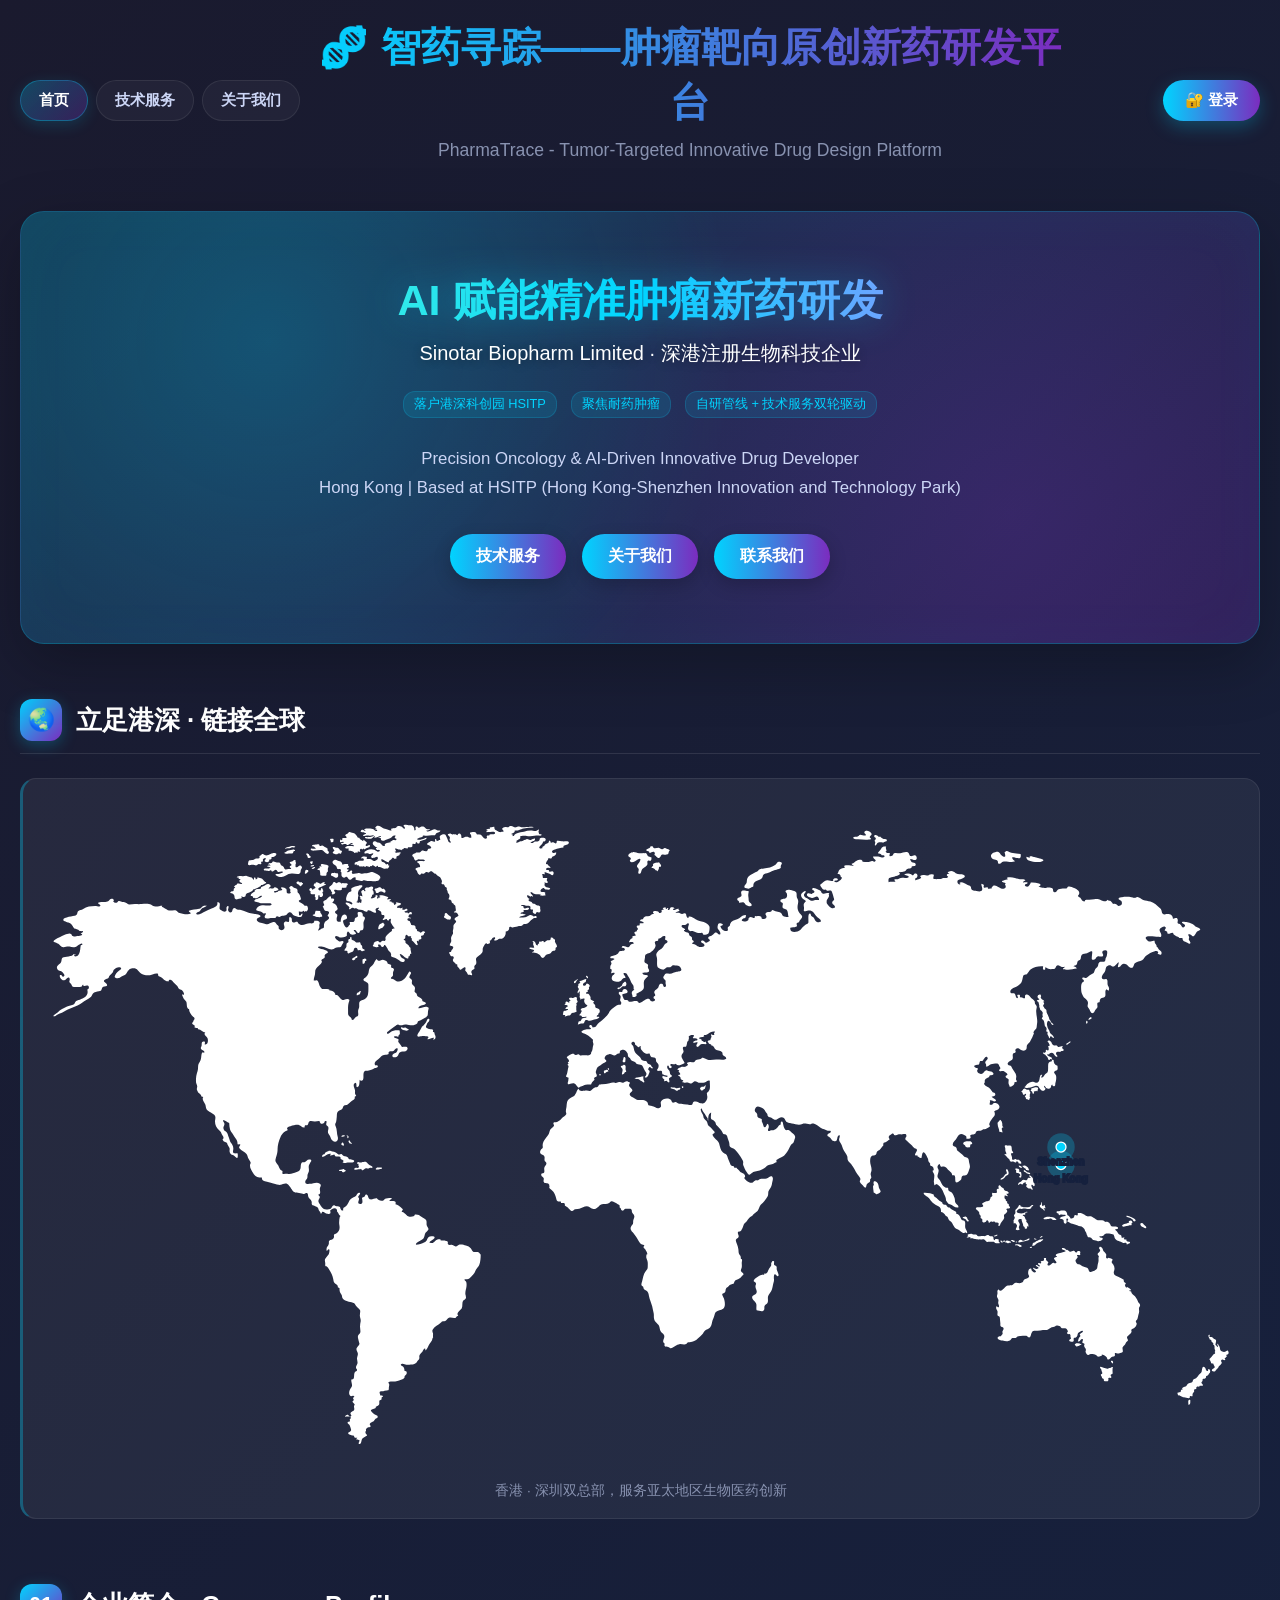
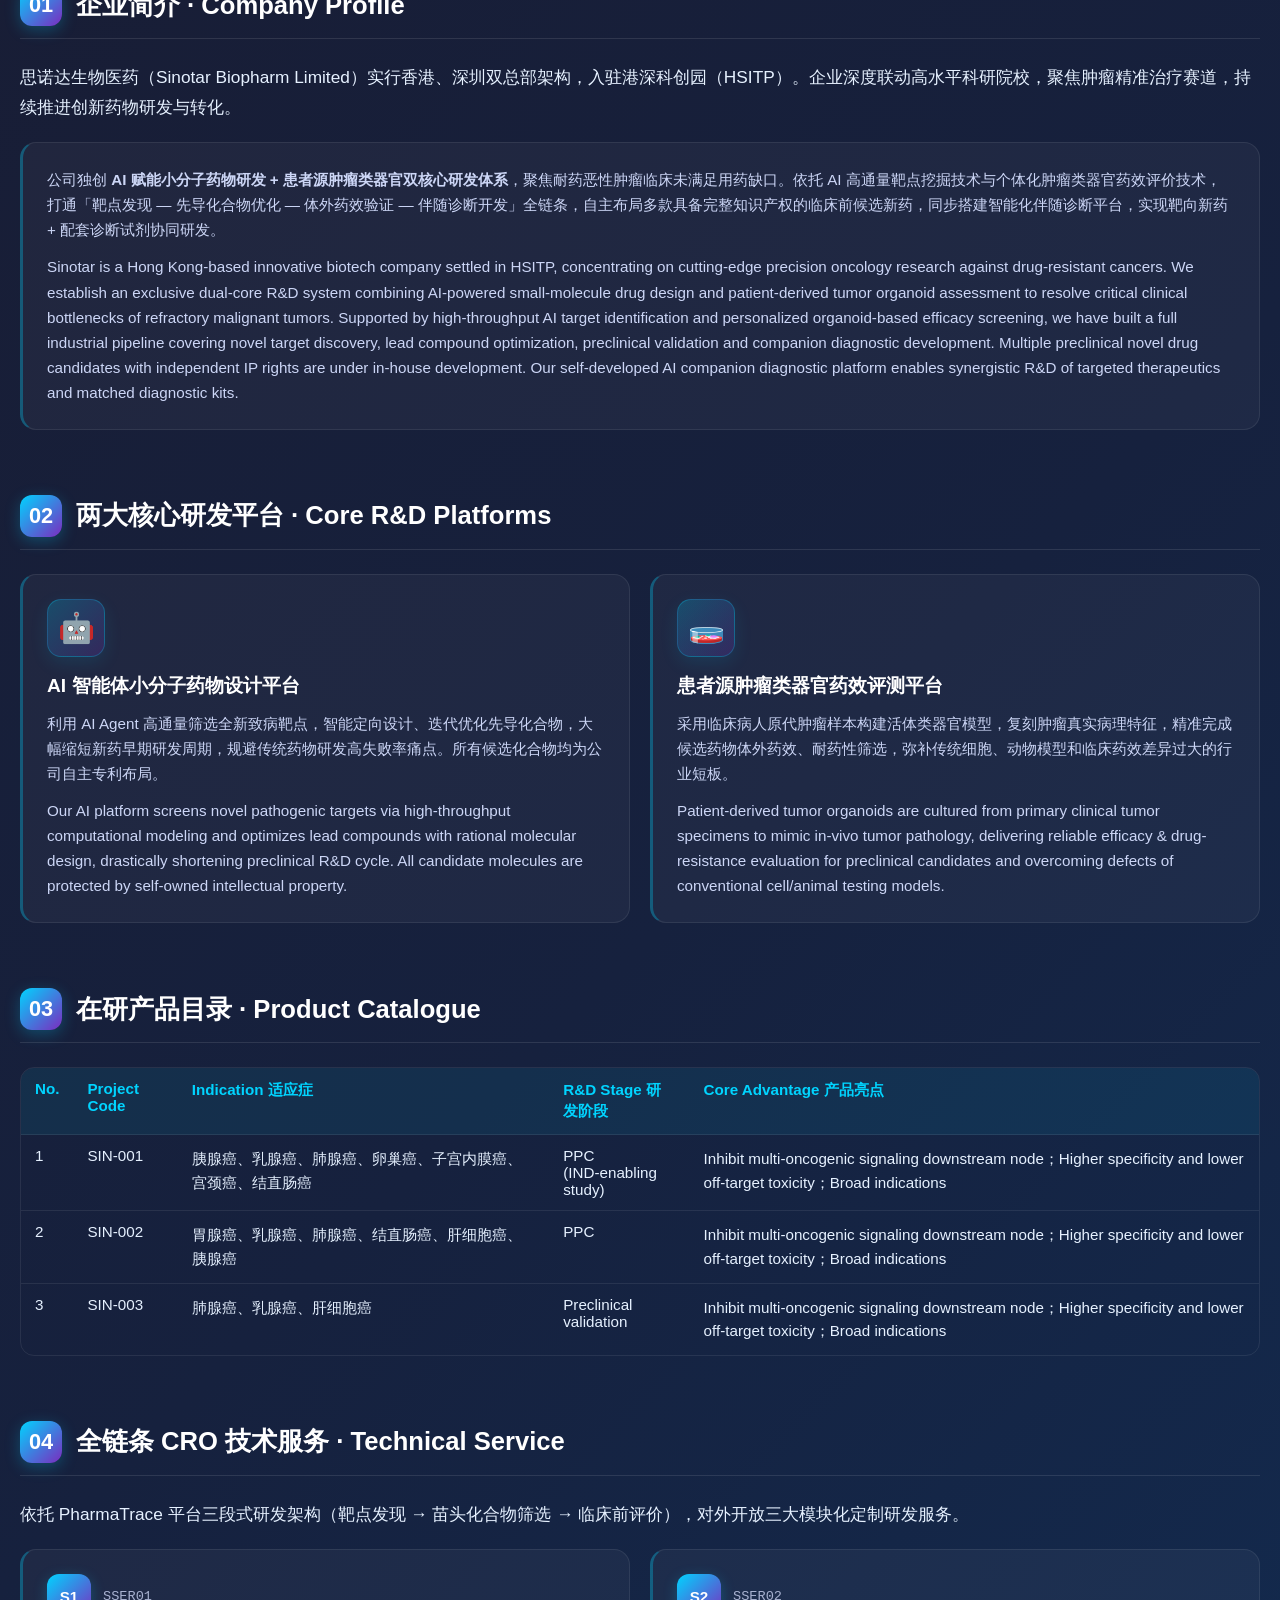
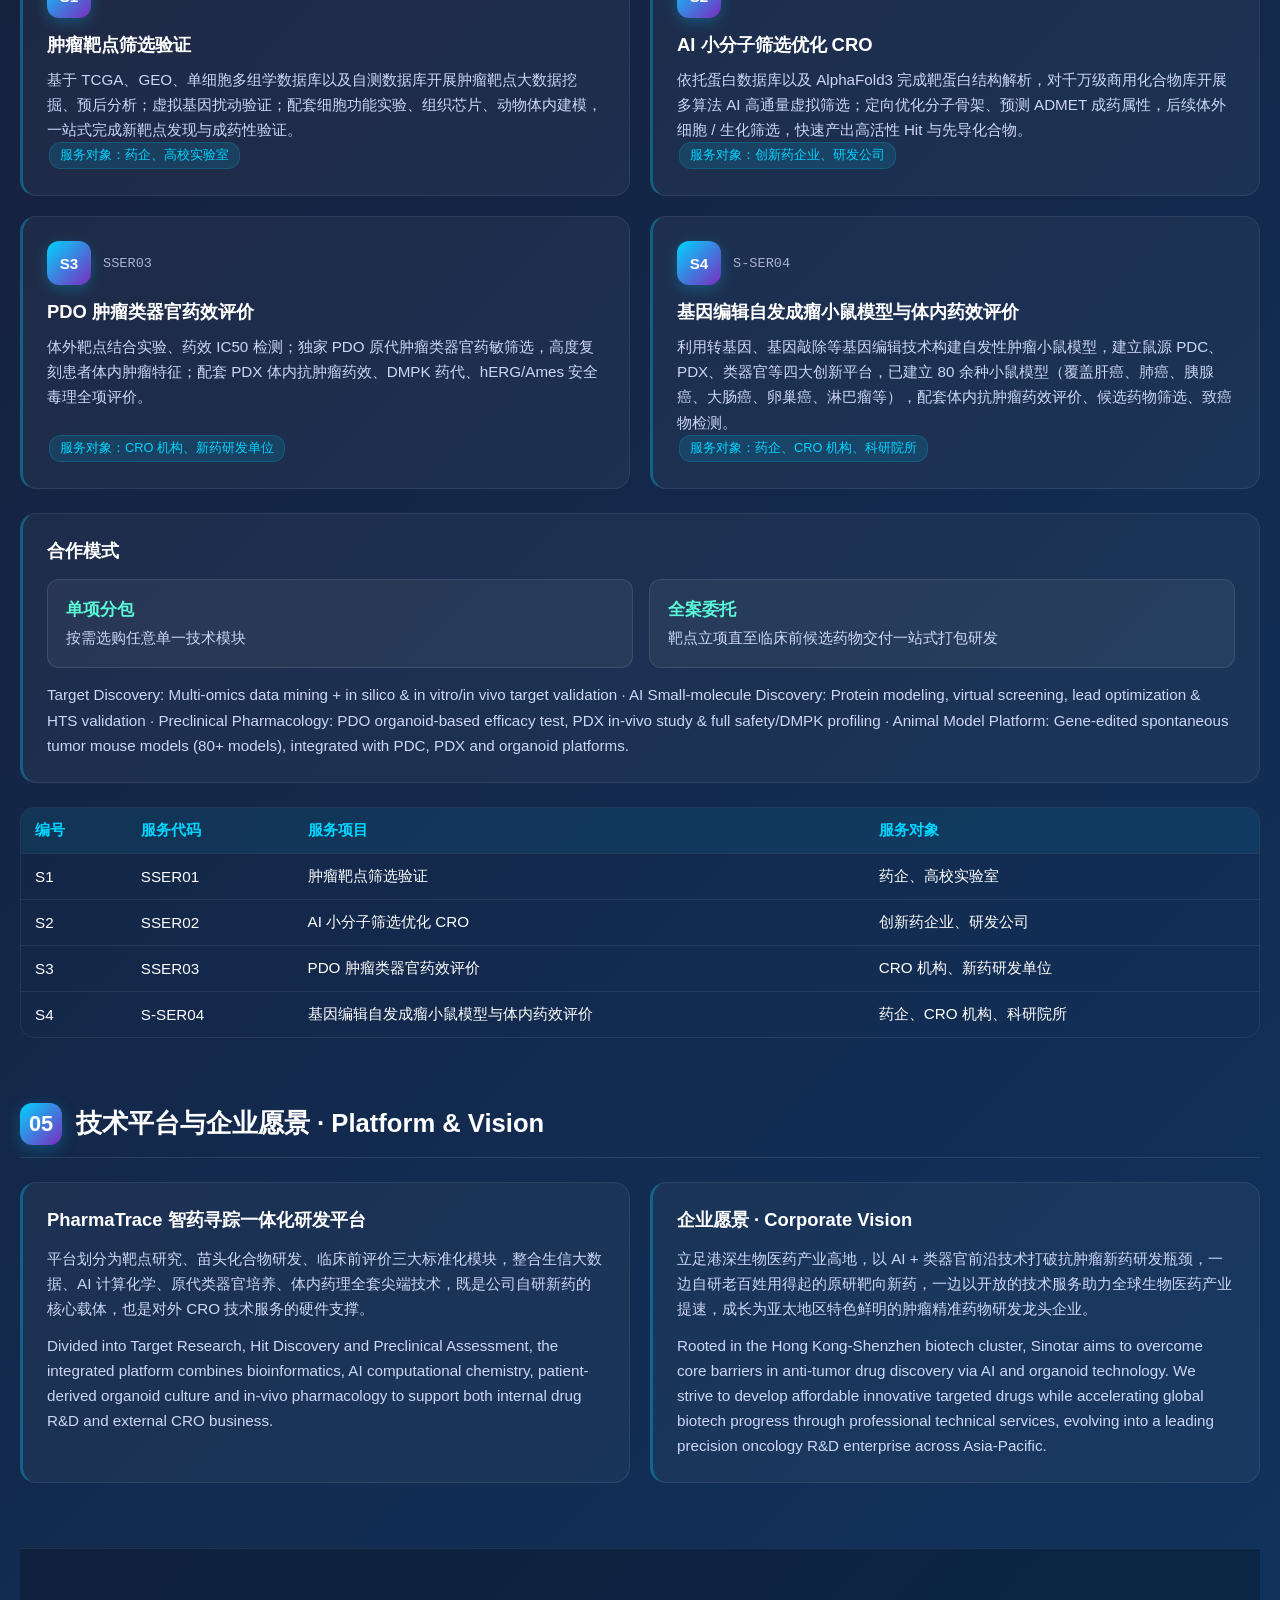
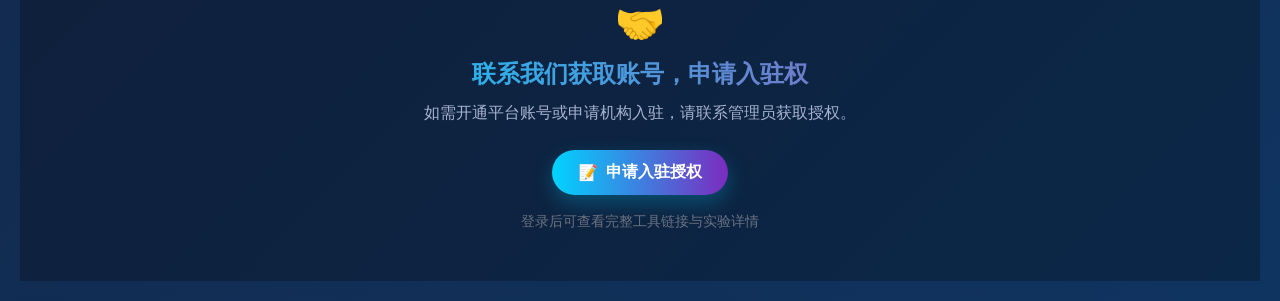
==== commit 5cffa462: "feat: add favicon, global map, and Sinotar location markers - Add favicon (images/icon.png) to index" ====
--- a/index.html
+++ b/index.html
@@ -3,6 +3,7 @@
 <head>
     <meta charset="UTF-8">
     <meta name="viewport" content="width=device-width, initial-scale=1.0">
+    <link rel="icon" type="image/png" href="images/icon.png">
     <title>智药寻踪——肿瘤靶向原创新药研发平台</title>
     <link rel="stylesheet" href="style.css">
 </head>
@@ -41,9 +42,7 @@
                 <div class="contact-email">sinotarzhangx@126.com</div>
                 <div class="contact-actions">
                     <button type="button" class="footer-btn primary" id="copy-email">复制邮箱</button>
-                    <a href="mailto:sinotarzhangx@126.com" class="footer-btn" id="send-email-link" target="_blank" rel="noopener">打开邮件客户端</a>
-                </div>
-                <p class="contact-tip">如果未安装邮件客户端，请直接复制邮箱地址后粘贴发送</p>
+                </div>
             </div>
         </div>
     </div>
@@ -91,6 +90,17 @@
                         <a href="about.html" class="footer-btn primary">关于我们</a>
                         <button type="button" class="footer-btn primary" id="contact-trigger">联系我们</button>
                     </div>
+                </div>
+            </section>
+
+            <!-- 全球布局 -->
+            <section class="home-section">
+                <h3 class="section-title"><span class="section-number">🌏</span> 立足港深 · 链接全球</h3>
+                <div class="card home-map-card">
+                    <figure class="home-map-figure">
+                        <img src="images/world-map-sinotar.svg" alt="Sinotar 全球布局：香港与深圳" class="home-map-img">
+                        <figcaption class="img-caption">香港 · 深圳双总部，服务亚太地区生物医药创新</figcaption>
+                    </figure>
                 </div>
             </section>
 
--- a/style.css
+++ b/style.css
@@ -3058,6 +3058,64 @@
     margin: 0;
 }
 
+.contact-divider {
+    margin: 22px 0 16px;
+    color: #8892b0;
+    font-size: 0.9em;
+    position: relative;
+}
+
+.contact-divider::before,
+.contact-divider::after {
+    content: '';
+    position: absolute;
+    top: 50%;
+    width: calc(50% - 70px);
+    height: 1px;
+    background: rgba(255, 255, 255, 0.1);
+}
+
+.contact-divider::before {
+    left: 0;
+}
+
+.contact-divider::after {
+    right: 0;
+}
+
+.contact-client-list {
+    display: flex;
+    justify-content: center;
+    flex-wrap: wrap;
+    gap: 12px;
+}
+
+.contact-client {
+    display: inline-flex;
+    align-items: center;
+    gap: 8px;
+    padding: 10px 18px;
+    border-radius: 24px;
+    background: rgba(255, 255, 255, 0.06);
+    border: 1px solid rgba(255, 255, 255, 0.1);
+    color: #ccd6f6;
+    text-decoration: none;
+    font-size: 0.92em;
+    font-weight: 500;
+    transition: all 0.3s ease;
+}
+
+.contact-client:hover {
+    background: rgba(0, 212, 255, 0.12);
+    border-color: rgba(0, 212, 255, 0.3);
+    color: #fff;
+    transform: translateY(-2px);
+}
+
+.contact-client-icon {
+    font-size: 1.1em;
+}
+
 .contact-tip {
     margin-top: 18px;
     color: #a8b2d1;
@@ -3065,10 +3123,32 @@
     line-height: 1.5;
 }
 
+.home-map-card {
+    padding: 18px;
+    background: rgba(255, 255, 255, 0.06);
+}
+
+.home-map-figure {
+    margin: 0;
+}
+
+.home-map-img {
+    display: block;
+    width: 100%;
+    height: auto;
+    border-radius: 12px;
+    background: transparent;
+}
+
 @media (max-width: 768px) {
     .contact-email {
         font-size: 1.2em;
     }
-}
-
-
+
+    .home-map-card {
+        padding: 12px;
+    }
+}
+
+
+
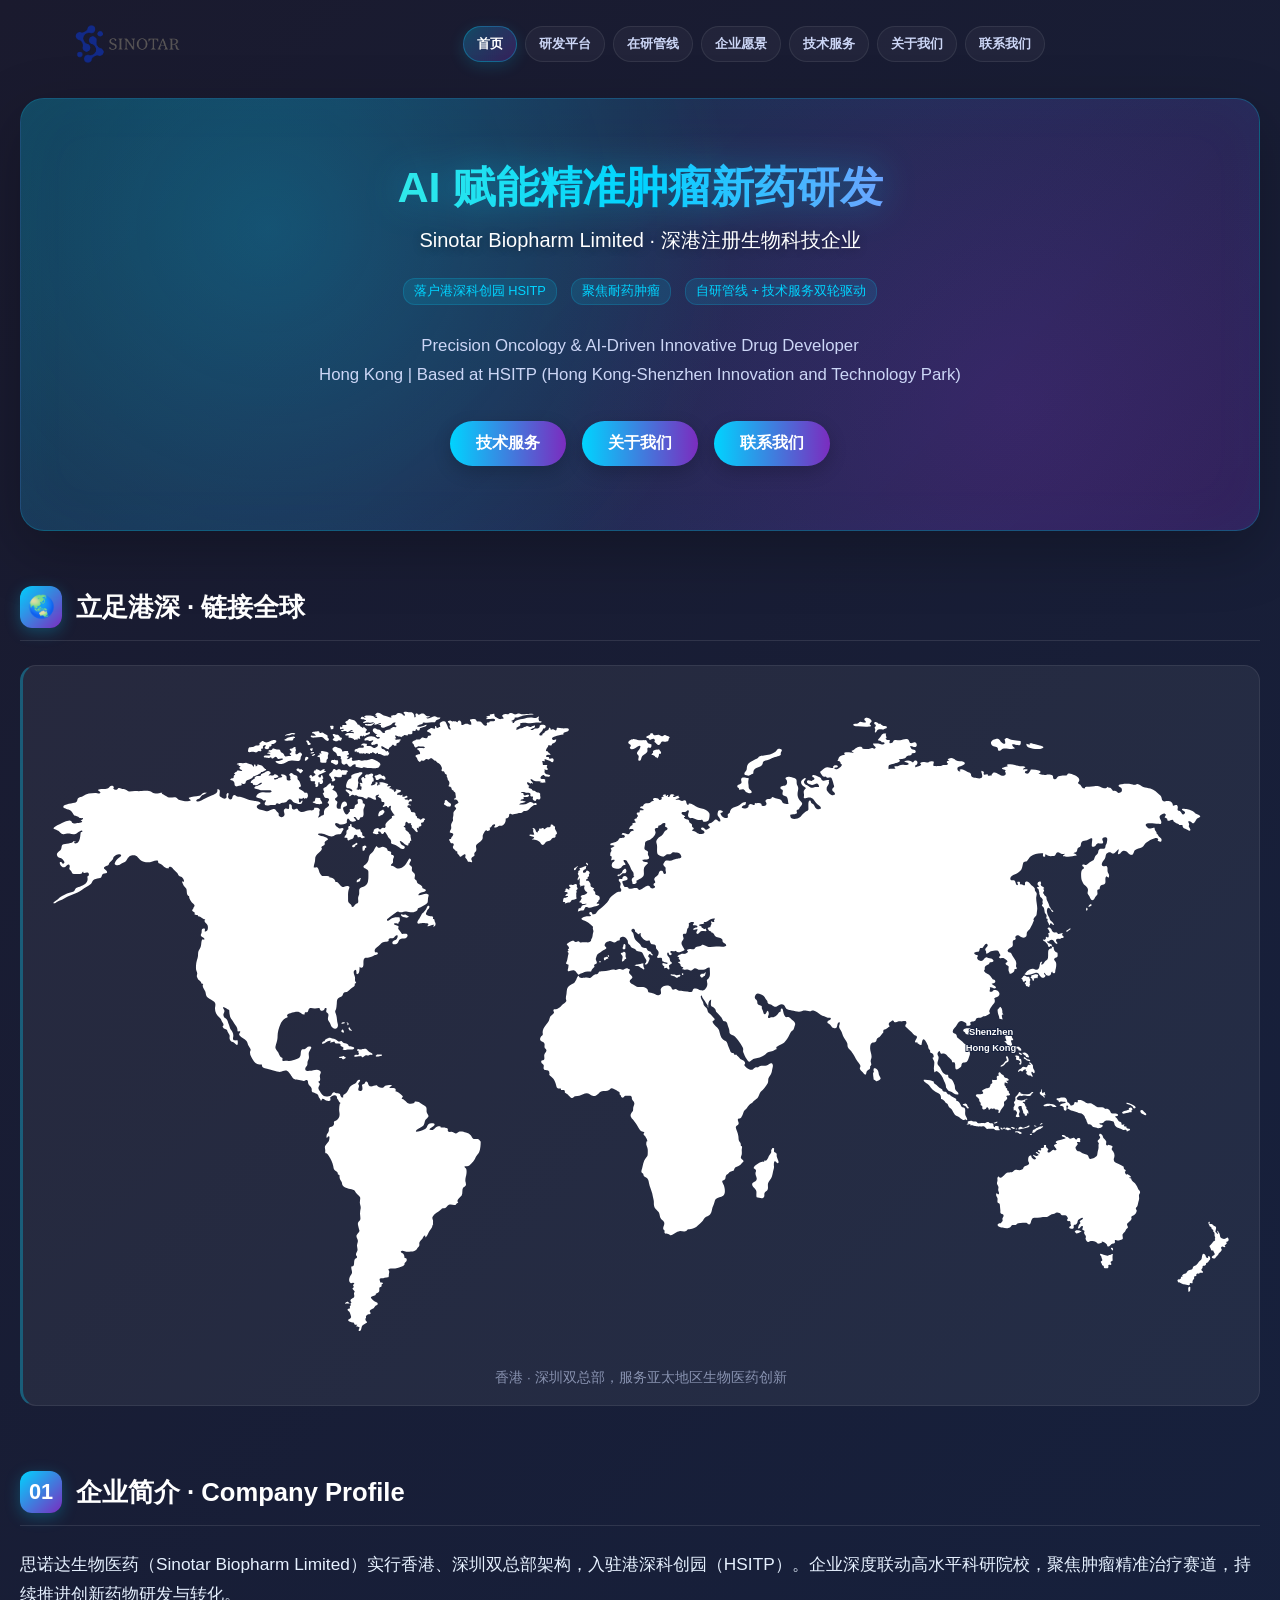
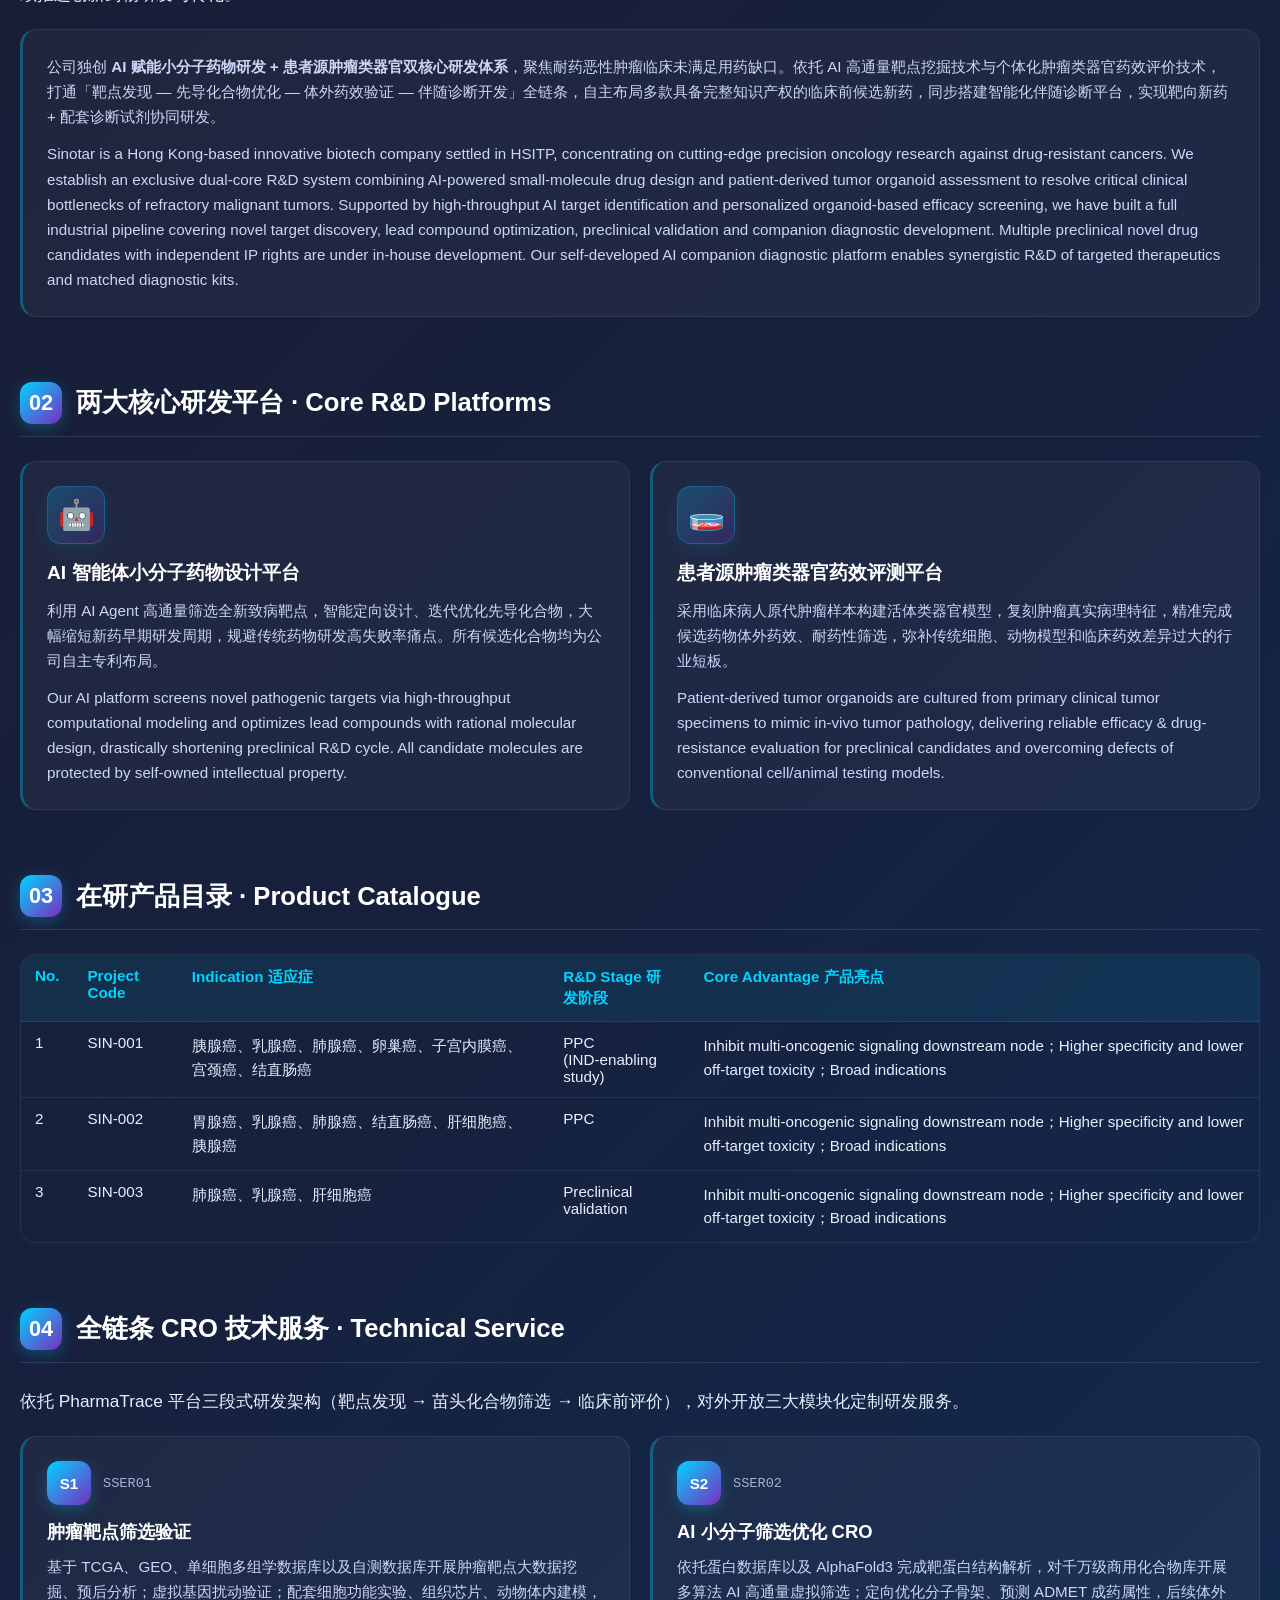
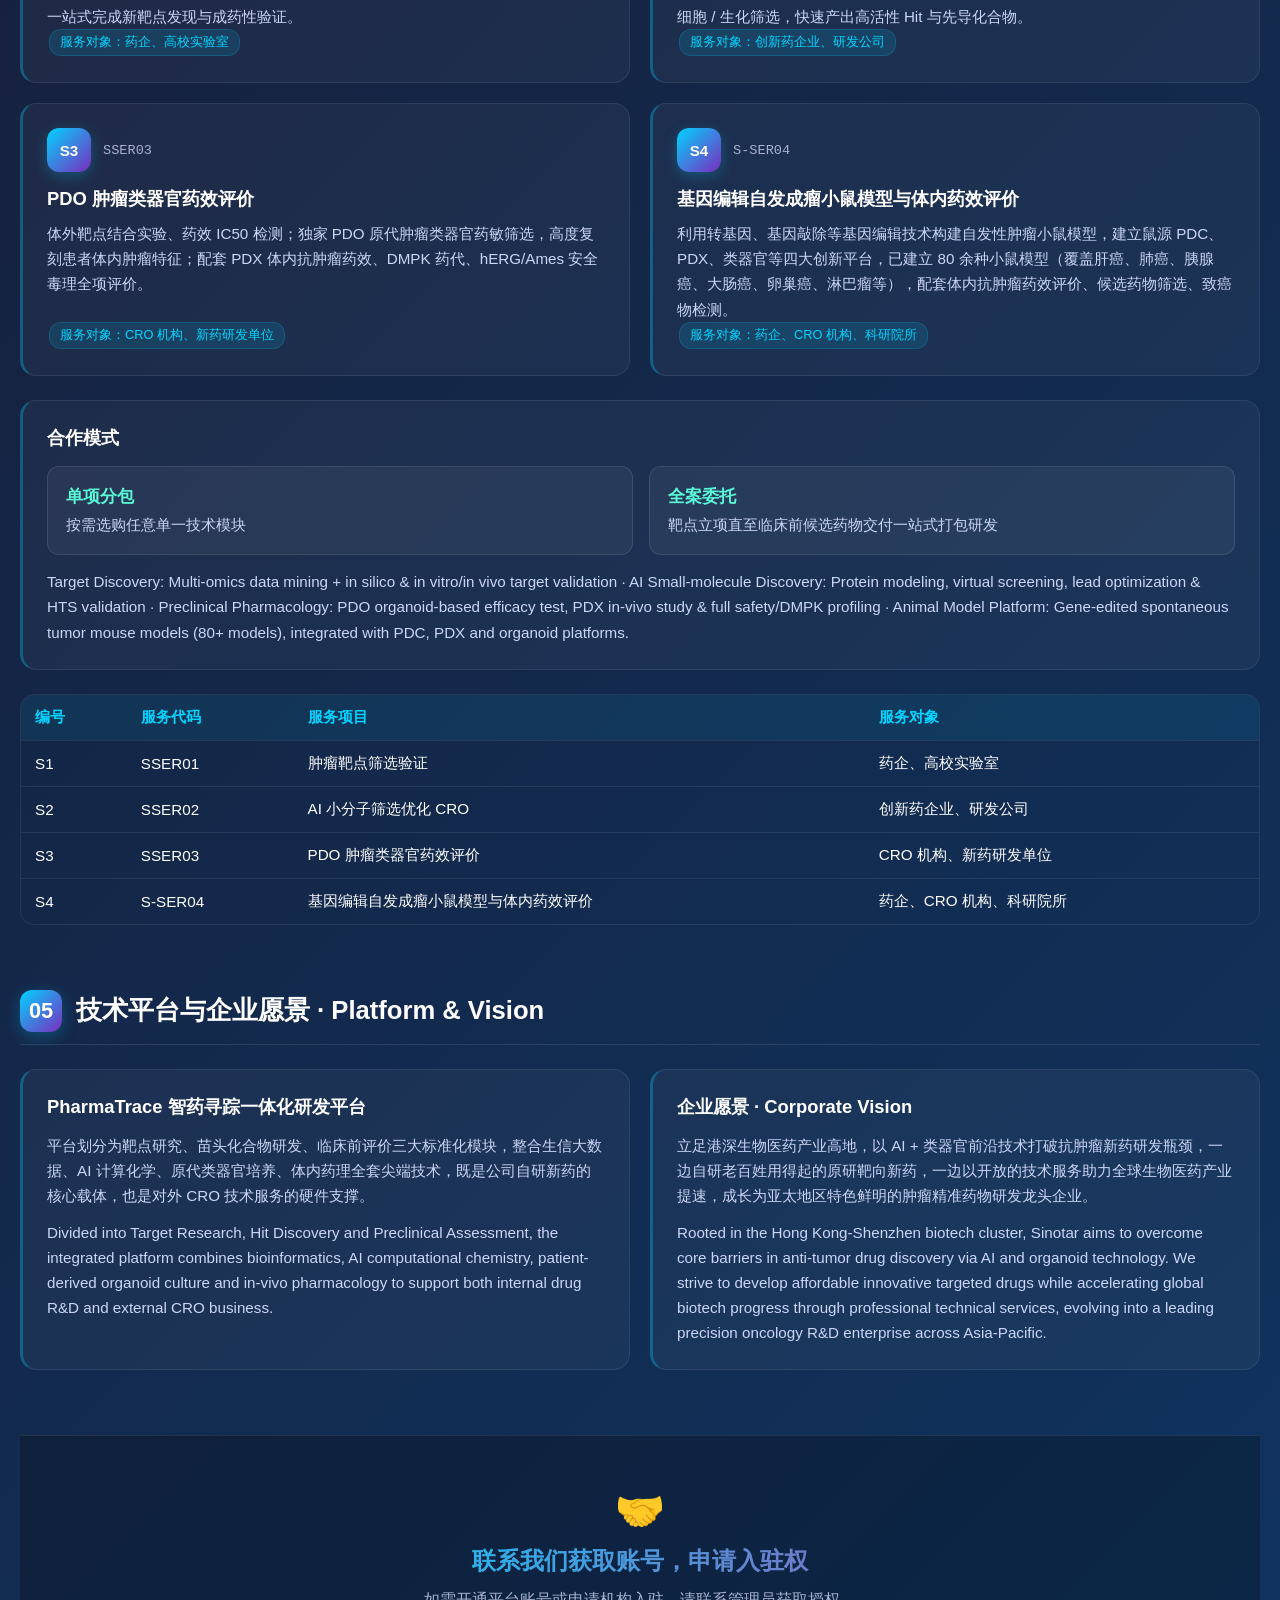
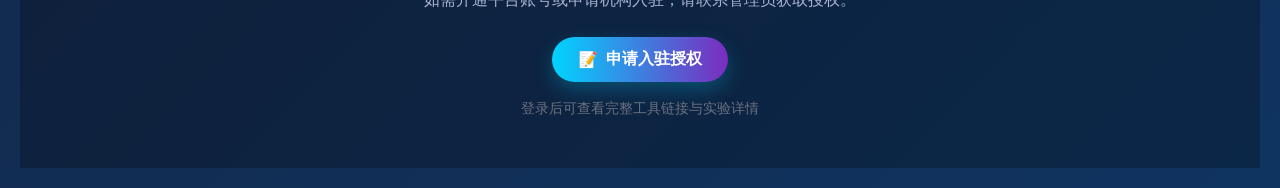
==== commit 7a4bf4a9: "feat: redesign homepage header with logo and section anchors - Replace header title/subtitle and log" ====
--- a/index.html
+++ b/index.html
@@ -8,28 +8,6 @@
     <link rel="stylesheet" href="style.css">
 </head>
 <body>
-    <!-- 登录遮罩 -->
-    <div class="login-overlay hidden" id="login-overlay">
-        <div class="login-box">
-            <button type="button" class="login-close" id="login-close" aria-label="关闭">×</button>
-            <div class="login-logo">🧬</div>
-            <h2>智药寻踪</h2>
-            <p class="login-subtitle">肿瘤靶向原创新药研发平台</p>
-            <form id="login-form" autocomplete="off">
-                <div class="form-group">
-                    <label for="username">账号</label>
-                    <input type="text" id="username" placeholder="请输入账号" required>
-                </div>
-                <div class="form-group">
-                    <label for="password">密码</label>
-                    <input type="password" id="password" placeholder="请输入密码" required>
-                </div>
-                <button type="submit" class="login-btn">登录</button>
-                <div class="login-error" id="login-error"></div>
-            </form>
-        </div>
-    </div>
-
     <!-- 联系我们弹窗 -->
     <div class="apply-overlay hidden" id="contact-overlay">
         <div class="apply-box">
@@ -48,23 +26,19 @@
     </div>
 
     <div class="container">
-        <header class="page-header">
+        <header class="page-header home-header">
+            <a href="index.html" class="header-logo">
+                <img src="images/sinotar.png" alt="Sinotar Biopharm">
+            </a>
             <nav class="main-nav">
                 <a href="index.html" class="active">首页</a>
+                <a href="index.html#rd-platforms">研发平台</a>
+                <a href="index.html#pipeline">在研管线</a>
+                <a href="index.html#vision">企业愿景</a>
                 <a href="services.html">技术服务</a>
                 <a href="about.html">关于我们</a>
+                <a href="index.html#contact">联系我们</a>
             </nav>
-            <div class="header-titles">
-                <h1>🧬 智药寻踪——肿瘤靶向原创新药研发平台</h1>
-                <p class="subtitle">PharmaTrace - Tumor-Targeted Innovative Drug Design Platform</p>
-            </div>
-            <div class="header-actions">
-                <div class="user-bar" id="user-bar" style="display: none;">
-                    <span class="user-name" id="user-name"></span>
-                    <button class="logout-btn" id="logout-btn">退出</button>
-                </div>
-                <button class="login-trigger" id="login-trigger">🔐 登录</button>
-            </div>
         </header>
 
         <!-- 全局提示框 -->
@@ -94,7 +68,7 @@
             </section>
 
             <!-- 全球布局 -->
-            <section class="home-section">
+            <section class="home-section" id="global">
                 <h3 class="section-title"><span class="section-number">🌏</span> 立足港深 · 链接全球</h3>
                 <div class="card home-map-card">
                     <figure class="home-map-figure">
@@ -105,7 +79,7 @@
             </section>
 
             <!-- 企业简介 -->
-            <section class="home-section">
+            <section class="home-section" id="about">
                 <h3 class="section-title"><span class="section-number">01</span> 企业简介 · Company Profile</h3>
                 <p class="lead">
                     思诺达生物医药（Sinotar Biopharm Limited）实行香港、深圳双总部架构，入驻港深科创园（HSITP）。企业深度联动高水平科研院校，聚焦肿瘤精准治疗赛道，持续推进创新药物研发与转化。
@@ -121,7 +95,7 @@
             </section>
 
             <!-- 两大核心研发平台 -->
-            <section class="home-section">
+            <section class="home-section" id="rd-platforms">
                 <h3 class="section-title"><span class="section-number">02</span> 两大核心研发平台 · Core R&amp;D Platforms</h3>
                 <div class="grid-2 home-platform-grid">
                     <div class="card home-platform-card">
@@ -148,7 +122,7 @@
             </section>
 
             <!-- 在研产品目录 -->
-            <section class="home-section">
+            <section class="home-section" id="pipeline">
                 <h3 class="section-title"><span class="section-number">03</span> 在研产品目录 · Product Catalogue</h3>
                 <div class="data-table-wrapper home-pipeline-table">
                     <table class="data-table">
@@ -189,7 +163,7 @@
             </section>
 
             <!-- 全链条 CRO 技术服务 -->
-            <section class="home-section">
+            <section class="home-section" id="services">
                 <h3 class="section-title"><span class="section-number">04</span> 全链条 CRO 技术服务 · Technical Service</h3>
                 <p class="lead">
                     依托 PharmaTrace 平台三段式研发架构（靶点发现 → 苗头化合物筛选 → 临床前评价），对外开放三大模块化定制研发服务。
@@ -275,7 +249,7 @@
             </section>
 
             <!-- 技术平台与企业愿景 -->
-            <section class="home-section">
+            <section class="home-section" id="vision">
                 <h3 class="section-title"><span class="section-number">05</span> 技术平台与企业愿景 · Platform &amp; Vision</h3>
                 <div class="grid-2 home-vision-grid">
                     <div class="card">
@@ -301,7 +275,7 @@
         </main>
 
         <!-- 底部入驻引导 -->
-        <footer class="site-footer" id="site-footer">
+        <footer class="site-footer" id="contact">
             <div class="footer-inner">
                 <div class="footer-icon">🤝</div>
                 <h3>联系我们获取账号，申请入驻权</h3>
--- a/style.css
+++ b/style.css
@@ -1269,7 +1269,92 @@
     min-width: 180px;
 }
 
-/* ================= 关于我们页面 ================= */
+html {
+    scroll-behavior: smooth;
+}
+
+.header-logo {
+    display: flex;
+    align-items: center;
+    justify-content: center;
+    flex: 1;
+    min-width: 160px;
+}
+
+.header-logo img {
+    max-height: 48px;
+    width: auto;
+    max-width: 220px;
+    display: block;
+}
+
+.home-header {
+    align-items: center;
+    flex-wrap: wrap;
+    gap: 12px;
+}
+
+.home-header .main-nav {
+    flex: 2 1 auto;
+    justify-content: center;
+    min-width: 0;
+}
+
+.home-header .main-nav a {
+    padding: 8px 13px;
+    font-size: 0.84em;
+}
+
+@media (max-width: 900px) {
+    .home-header {
+        gap: 10px;
+    }
+
+    .home-header .main-nav {
+        order: 2;
+        width: 100%;
+        justify-content: center;
+    }
+
+    .home-header .main-nav a {
+        padding: 7px 11px;
+        font-size: 0.8em;
+    }
+
+    .header-logo {
+        order: 1;
+        width: 100%;
+        flex: none;
+    }
+}
+
+@media (max-width: 768px) {
+    .main-nav {
+        order: 2;
+        width: 100%;
+        justify-content: center;
+        margin-top: 6px;
+    }
+
+    .header-actions {
+        order: 3;
+        width: 100%;
+        justify-content: center;
+    }
+
+    .header-titles {
+        order: 1;
+        width: 100%;
+    }
+
+    .page-header {
+        align-items: center;
+    }
+
+    .header-logo img {
+        max-height: 40px;
+    }
+}
 .about-content {
     margin-top: 30px;
     animation: fadeInUp 0.7s ease;
@@ -1581,94 +1666,6 @@
     margin-top: 10px;
 }
 
-.img-card {
-    text-align: center;
-}
-
-.profile-grid {
-    display: grid;
-    grid-template-columns: 1.2fr 1fr 1.8fr;
-    gap: 24px;
-    align-items: stretch;
-}
-
-.profile-name {
-    text-align: center;
-    font-size: 1.7em;
-    margin-bottom: 24px;
-    background: linear-gradient(90deg, #00d4ff, #7b2cbf);
-    -webkit-background-clip: text;
-    -webkit-text-fill-color: transparent;
-    background-clip: text;
-}
-
-.profile-grid .profile-photo {
-    display: flex;
-    flex-direction: column;
-    justify-content: center;
-    align-items: center;
-    min-width: 0;
-}
-
-.profile-highlights {
-    display: flex;
-    flex-direction: column;
-    justify-content: center;
-    min-width: 0;
-}
-
-.highlight-cards {
-    display: flex;
-    flex-direction: column;
-    justify-content: space-evenly;
-    height: 100%;
-}
-
-.highlight-cards .metric {
-    display: flex;
-    align-items: center;
-    justify-content: center;
-}
-
-.highlight-cards .metric-value {
-    display: flex;
-    align-items: center;
-    justify-content: center;
-    gap: 8px;
-    font-size: 1.15em;
-}
-
-.highlight-cards .metric-value .tag-icon {
-    width: 25px;
-    height: 25px;
-    margin: 0;
-    flex-shrink: 0;
-}
-
-.profile-bio {
-    min-width: 0;
-}
-
-.team-lead-img {
-    max-width: 280px;
-    width: 100%;
-    height: auto;
-    border-radius: 16px;
-    background: #fff;
-    box-shadow: 0 10px 30px rgba(0, 0, 0, 0.25);
-}
-
-.portrait {
-    width: 120px;
-    height: 120px;
-    object-fit: cover;
-    border-radius: 50%;
-    margin: 0 auto 12px;
-    border: 3px solid rgba(0, 212, 255, 0.3);
-    box-shadow: 0 6px 20px rgba(0, 0, 0, 0.25);
-    background: #fff;
-}
-
 /* 通用卡片与网格 */
 .card {
     background: rgba(255, 255, 255, 0.04);
@@ -1780,31 +1777,6 @@
     border: 1px solid rgba(0, 212, 255, 0.18);
 }
 
-.profile-desc {
-    display: flex;
-    flex-direction: column;
-    justify-content: space-between;
-    min-height: calc(4 * 1.65 * 0.95em);
-    margin-bottom: 12px;
-}
-
-.profile-desc-5 {
-    min-height: calc(5 * 1.65 * 0.95em);
-}
-
-.profile-desc p {
-    line-height: 1.65;
-}
-
-.card.img-card {
-    display: flex;
-    flex-direction: column;
-}
-
-.card.img-card > p:last-child {
-    margin-top: auto;
-}
-
 .data-table-wrapper {
     overflow-x: auto;
     border-radius: 14px;
@@ -1892,830 +1864,23 @@
         grid-template-columns: 1fr;
     }
 
-    .profile-grid {
-        grid-template-columns: 1fr;
-    }
-}
-
-/* ================= VS-MegaScreen Section ================= */
-.vs-subheading {
-    color: #fff;
-    font-size: 1.05em;
-    margin: 0 0 12px;
-    font-weight: 600;
-}
-
-/* --- Workflow Path --- */
-.vs-flow {
-    background: rgba(255, 255, 255, 0.04);
-    border-radius: 14px;
-    padding: 20px;
-    margin-top: 20px;
-    border: 1px solid rgba(255, 255, 255, 0.08);
-    position: relative;
-}
-
-.vs-flow-header {
-    text-align: center;
-    color: #00d4ff;
-    font-weight: 700;
-    font-size: 1em;
-    margin-bottom: 16px;
-    letter-spacing: 0.5px;
-}
-
-.vs-flow-track {
-    display: flex;
-    flex-wrap: wrap;
+    }
+
+/* ================= 智药寻踪平台布局 ================= */
+.platform-layout {
+    margin: 24px 0;
+}
+
+.platform-steps {
+    display: flex;
+    flex-direction: row;
     align-items: stretch;
-    justify-content: center;
-    gap: 8px;
-}
-
-.vs-flow-stage {
-    flex: 1 1 120px;
-    max-width: 170px;
-    min-width: 120px;
-    background: linear-gradient(135deg, rgba(0, 212, 255, 0.12) 0%, rgba(123, 44, 191, 0.12) 100%);
-    border: 1px solid rgba(0, 212, 255, 0.25);
-    border-radius: 12px;
-    padding: 14px 10px;
-    text-align: center;
-    display: flex;
-    flex-direction: column;
-    align-items: center;
-    justify-content: center;
-    transition: all 0.3s ease;
-}
-
-.vs-flow-stage:hover {
-    transform: translateY(-3px);
-    border-color: rgba(0, 212, 255, 0.5);
-    box-shadow: 0 8px 25px rgba(0, 212, 255, 0.15);
-}
-
-.vs-flow-stage-final {
-    background: linear-gradient(135deg, rgba(0, 212, 255, 0.2) 0%, rgba(123, 44, 191, 0.2) 100%);
-    border-color: rgba(0, 212, 255, 0.4);
-}
-
-.vs-flow-icon {
-    font-size: 1.6em;
-    margin-bottom: 6px;
-    line-height: 1;
-}
-
-.vs-flow-title {
-    color: #fff;
-    font-weight: 600;
-    font-size: 0.85em;
-    line-height: 1.35;
-}
-
-.vs-flow-sub {
-    color: #8892b0;
-    font-size: 0.72em;
-    margin-top: 4px;
-    line-height: 1.3;
-}
-
-.vs-flow-arrow {
-    display: flex;
-    align-items: center;
-    justify-content: center;
-    color: #00d4ff;
-    font-size: 1.4em;
-    font-weight: 700;
-    min-width: 20px;
-}
-
-/* --- Funnel Diagram --- */
-.vs-funnel-wrapper {
-    background: rgba(255, 255, 255, 0.04);
-    border-radius: 14px;
-    padding: 20px;
-    margin-top: 20px;
-    border: 1px solid rgba(255, 255, 255, 0.08);
-}
-
-.vs-funnel-header {
-    text-align: center;
-    color: #00d4ff;
-    font-weight: 700;
-    font-size: 1em;
-    margin-bottom: 16px;
-    letter-spacing: 0.5px;
-}
-
-.vs-funnel {
-    display: flex;
-    flex-direction: column;
-    align-items: center;
-    gap: 6px;
-}
-
-.vs-funnel-tier {
-    display: flex;
-    align-items: center;
-    justify-content: center;
     gap: 12px;
-    width: 100%;
-}
-
-.vs-funnel-tier-1 { max-width: 90%; }
-.vs-funnel-tier-2 { max-width: 72%; }
-.vs-funnel-tier-3 { max-width: 56%; }
-.vs-funnel-tier-4 { max-width: 42%; }
-.vs-funnel-tier-5 { max-width: 30%; }
-
-.vs-funnel-item {
-    flex: 1;
-    text-align: center;
-    padding: 14px 16px;
-    border-radius: 10px;
-    background: linear-gradient(135deg, rgba(0, 212, 255, 0.15) 0%, rgba(123, 44, 191, 0.15) 100%);
-    border: 1px solid rgba(0, 212, 255, 0.25);
-    color: #fff;
-    font-weight: 600;
-    font-size: 0.9em;
-    transition: all 0.3s ease;
-}
-
-.vs-funnel-item:hover {
-    border-color: rgba(0, 212, 255, 0.5);
-    box-shadow: 0 6px 20px rgba(0, 212, 255, 0.12);
-}
-
-.vs-funnel-join {
-    color: #00d4ff;
-    font-weight: 700;
-    font-size: 1.2em;
-}
-
-.vs-funnel-connector {
-    color: #00d4ff;
-    font-size: 1.2em;
-    line-height: 1;
-    opacity: 0.8;
-}
-
-.vs-funnel-result {
-    background: linear-gradient(135deg, rgba(67, 233, 123, 0.2) 0%, rgba(56, 249, 215, 0.2) 100%);
-    border-color: rgba(67, 233, 123, 0.4);
-    color: #43e97b;
-}
-
-/* --- Advantages & Extensions --- */
-.vs-grid {
-    align-items: stretch;
-}
-
-.vs-list {
-    list-style: none;
-    padding: 0;
-    margin: 0;
-}
-
-.vs-list li {
-    color: #a8b2d1;
-    font-size: 0.95em;
-    line-height: 1.65;
-    padding-left: 18px;
-    position: relative;
-    margin-bottom: 8px;
-}
-
-.vs-list li::before {
-    content: '▸';
-    color: #00d4ff;
-    position: absolute;
-    left: 0;
-    font-weight: 700;
-}
-
-/* ================= VS-MegaScreen Responsive ================= */
-@media (max-width: 768px) {
-    .vs-flow-track {
-        flex-direction: column;
-        align-items: center;
-        gap: 0;
-    }
-
-    .vs-flow-stage {
-        width: 100%;
-        max-width: 320px;
-        min-height: auto;
-        padding: 12px;
-    }
-
-    .vs-flow-arrow {
-        transform: rotate(90deg);
-        padding: 4px 0;
-    }
-
-    .vs-funnel-tier {
-        flex-direction: column;
-        gap: 8px;
-    }
-
-    .vs-funnel-tier-1,
-    .vs-funnel-tier-2,
-    .vs-funnel-tier-3,
-    .vs-funnel-tier-4,
-    .vs-funnel-tier-5 {
-        max-width: 100%;
-    }
-
-    .vs-funnel-item {
-        width: 100%;
-    }
-
-    .vs-funnel-join {
-        display: none;
-    }
-}
-
-/* ================= VS-MegaScreen Layout ================= */
-.vs-layout-row {
-    margin-top: 20px;
-    align-items: start;
-}
-
-.vs-col {
-    display: flex;
-    flex-direction: column;
-    gap: 16px;
-    width: 100%;
-    min-width: 0;
-    box-sizing: border-box;
-}
-
-.vs-col > .vs-flow,
-.vs-col > .vs-activity-table {
-    width: 100%;
-    min-width: 0;
-    box-sizing: border-box;
-}
-
-/* Funnel image */
-.vs-funnel-figure {
-    margin: 0;
-    display: flex;
-    flex-direction: column;
-    height: 100%;
-    min-height: 0;
-}
-
-.vs-funnel-img {
-    flex: 1;
-    min-height: 0;
-    max-height: 520px;
-    object-fit: contain;
-    background: transparent !important;
-    box-shadow: none !important;
-}
-
-/* MD block */
-.vs-md-block {
-    display: flex;
-    flex-direction: column;
-    gap: 0;
-    background: rgba(255, 255, 255, 0.04);
-    border: 1px solid rgba(255, 255, 255, 0.08);
-    border-radius: 16px;
-    padding: 12px 16px 24px;
-}
-
-.vs-md-block > .vs-subheading {
-    margin-bottom: 16px;
-}
-
-.vs-md-inner {
-    display: flex;
-    flex-direction: row;
-    gap: 16px;
-    align-items: center;
-}
-
-.vs-md-figure {
-    margin: 0;
-    display: flex;
-    flex-direction: column;
-    flex: 0 0 auto;
-}
-
-.vs-md-img {
-    height: 180px;
-    width: auto;
-    max-width: 100%;
-    object-fit: contain;
-    background: transparent;
-    border-radius: 8px;
-    padding: 6px;
-}
-
-.vs-md-list {
-    margin: 0;
-    display: flex;
-    flex-direction: column;
-    justify-content: center;
-    padding: 0 0 0 22px;
-}
-
-.vs-md-list li {
-    color: #fff;
-    font-weight: 500;
-    margin-bottom: 6px;
-}
-
-.vs-md-metabolic-title {
-    color: #fff;
-    font-weight: 600;
-    font-size: 0.95em;
-    text-align: center;
-    margin-bottom: 10px;
-}
-
-.vs-md-metabolic-img {
-    display: block;
-    width: 100%;
-    max-height: 170px;
-    object-fit: contain;
-    background: #fff;
-    border-radius: 8px;
-    padding: 6px;
-    margin-bottom: 12px;
-}
-
-.vs-metabolic-block {
-    background: rgba(255, 255, 255, 0.04);
-    border: 1px solid rgba(255, 255, 255, 0.08);
-    border-radius: 16px;
-    padding: 16px;
-}
-
-.vs-advantages {
-    padding: 16px;
-    height: 100%;
-    display: flex;
-    flex-direction: column;
-    justify-content: flex-end;
-}
-
-.vs-advantages .vs-list li:last-child {
-    margin-bottom: 0;
-}
-
-.vs-bottom-align-row {
-    align-items: stretch;
-}
-
-.vs-methods-table th,
-.vs-methods-table td {
-    text-align: center;
-}
-
-.vs-md-extra-imgs {
-    display: flex;
-    flex-direction: row;
-    gap: 12px;
-}
-
-.vs-md-extra-img {
+}
+
+.platform-step {
     flex: 1 1 0;
     min-width: 0;
-    width: 100%;
-    max-width: 100%;
-    max-height: 170px;
-    object-fit: contain;
-    background: #fff;
-    border-radius: 8px;
-    padding: 6px;
-}
-
-/* Responsive adjustments for VS layout */
-@media (max-width: 768px) {
-    .vs-funnel-figure {
-        height: auto;
-    }
-
-    .vs-funnel-img {
-        max-height: 360px;
-    }
-
-    .vs-md-inner {
-        flex-direction: row;
-        gap: 10px;
-    }
-
-    .vs-md-list {
-        padding-left: 18px;
-    }
-
-    .vs-md-list li {
-        font-size: 0.85em;
-        margin-bottom: 4px;
-    }
-
-    .vs-md-metabolic-img,
-    .vs-md-extra-img {
-        max-height: 130px;
-    }
-
-    .vs-md-extra-imgs {
-        flex-direction: row;
-        gap: 8px;
-    }
-
-    .vs-bottom-align-row {
-        align-items: stretch;
-    }
-
-    .vs-bottom-align-row .vs-advantages {
-        order: 2;
-    }
-
-    .vs-bottom-align-row .vs-metabolic-block {
-        order: 1;
-    }
-}
-
-/* ================= VS-MegaScreen Workflow v2 ================= */
-.vs-layout-row-top {
-    grid-template-columns: 1fr 1fr;
-    margin-bottom: 60px;
-}
-
-.vs-methods-table {
-    height: 100%;
-}
-
-.vs-methods-table tr {
-    height: 25%;
-}
-
-.vs-flow-track-4 {
-    display: grid;
-    grid-template-columns: 1fr auto 1.8fr auto 0.7fr auto 0.7fr;
-    gap: 6px;
-    align-items: stretch;
-}
-
-.vs-flow-track-4 .vs-flow-stage {
-    max-width: none;
-    min-width: 0;
-    padding: 14px 10px;
-}
-
-.vs-flow-track-4 .vs-flow-arrow {
-    justify-self: center;
-    align-self: center;
-    font-size: 1.2em;
-}
-
-.vs-flow-line {
-    color: #fff;
-    font-size: 0.82em;
-    font-weight: 600;
-    line-height: 1.45;
-    text-align: center;
-    word-break: break-word;
-}
-
-.vs-flow-line-muted {
-    color: #8892b0;
-    font-weight: 500;
-}
-
-/* Bullets in workflow block 2 */
-.vs-flow-stage-bulleted .vs-flow-line {
-    width: 100%;
-    text-align: left;
-    padding-left: 16px;
-    position: relative;
-}
-
-.vs-flow-stage-bulleted .vs-flow-line::before {
-    content: '•';
-    color: #00d4ff;
-    position: absolute;
-    left: 0;
-    font-weight: 700;
-}
-
-/* Gradient line */
-.vs-flow-main {
-    display: block;
-}
-
-.vs-library-line {
-    margin-top: 10px;
-    width: 100%;
-    padding-bottom: 28px;
-}
-
-.vs-line-track {
-    display: grid;
-    grid-template-columns: 1fr auto 1.8fr auto 0.7fr auto 0.7fr;
-    gap: 6px;
-    align-items: start;
-    width: 100%;
-}
-
-.vs-line-bar {
-    grid-column: 1 / -1;
-    grid-row: 1;
-    height: 4px;
-    margin-top: 5px;
-    background: linear-gradient(90deg, #87cefa 0%, #1e3a8a 100%);
-    border-radius: 2px;
-}
-
-.vs-line-node {
-    grid-row: 1;
-    position: relative;
-    height: 14px;
-}
-
-.vs-line-node-start {
-    grid-column: 1;
-    justify-self: center;
-}
-
-.vs-line-node-end {
-    grid-column: 7;
-    justify-self: center;
-}
-
-.vs-line-dot {
-    position: absolute;
-    top: 0;
-    left: 50%;
-    transform: translateX(-50%);
-    width: 14px;
-    height: 14px;
-    border-radius: 50%;
-    border: 2px solid rgba(255, 255, 255, 0.2);
-    box-shadow: 0 0 8px rgba(0, 0, 0, 0.3);
-}
-
-.vs-line-dot-light {
-    background: #87cefa;
-}
-
-.vs-line-dot-dark {
-    background: #1e3a8a;
-}
-
-.vs-line-label {
-    position: absolute;
-    top: 18px;
-    left: 50%;
-    transform: translateX(-50%);
-    font-size: 0.78em;
-    color: #a8b2d1;
-    white-space: normal;
-    text-align: center;
-    width: max-content;
-    max-width: 140px;
-    line-height: 1.35;
-}
-
-.vs-table-title {
-    text-align: center;
-    color: #fff;
-    font-weight: 600;
-    font-size: 1em;
-    padding: 12px 8px;
-    border-bottom: 1px solid rgba(255, 255, 255, 0.08);
-}
-
-.vs-table-center th,
-.vs-table-center td {
-    text-align: center;
-}
-
-/* 从 Virtual Screening Workflow 圆点指向活性验证表的三角形 */
-.vs-table-triangle {
-    position: absolute;
-    left: 20px;
-    right: 20px;
-    bottom: -30px;
-    height: 80px;
-    background: #1e3a8a;
-    clip-path: polygon(95% 0%, 70% 100%, 100% 100%);
-    pointer-events: none;
-}
-
-.data-table-wrapper.vs-activity-table {
-    background: #1e3a8a;
-    border-color: rgba(135, 206, 250, 0.25);
-}
-
-.vs-activity-table .vs-table-title {
-    color: #fff;
-    border-bottom-color: rgba(255, 255, 255, 0.12);
-}
-
-.vs-activity-table .data-table th {
-    background: rgba(0, 212, 255, 0.12);
-}
-
-.vs-activity-table .data-table tr:hover {
-    background: rgba(255, 255, 255, 0.06);
-}
-
-@media (max-width: 1100px) {
-    .vs-flow-track-4 {
-        grid-template-columns: repeat(4, 1fr);
-    }
-
-    .vs-flow-track-4 .vs-flow-arrow {
-        display: none;
-    }
-
-    .vs-flow-stage-bulleted .vs-flow-line {
-        text-align: center;
-    }
-
-    .vs-activity-table {
-        overflow-x: auto;
-    }
-
-    .vs-activity-table .data-table {
-        min-width: 520px;
-        width: 100%;
-    }
-
-    .vs-activity-table .data-table th,
-    .vs-activity-table .data-table td {
-        white-space: nowrap;
-    }
-
-    .vs-layout-row .data-table-wrapper {
-        height: auto !important;
-    }
-
-    .vs-md-block {
-        margin-top: 0 !important;
-    }
-}
-
-@media (max-width: 768px) {
-    .vs-layout-row-top {
-        grid-template-columns: 1fr;
-    }
-
-    .vs-flow-header {
-        white-space: normal;
-        word-break: break-word;
-        overflow-wrap: break-word;
-    }
-
-    .vs-flow-main {
-        display: grid;
-        grid-template-columns: 1fr 24px auto;
-        grid-template-rows: repeat(7, auto);
-        gap: 0 4px;
-        align-items: center;
-        width: 100%;
-    }
-
-    .vs-flow-track-4,
-    .vs-library-line,
-    .vs-line-track {
-        display: contents;
-    }
-
-    .vs-flow-track-4 .vs-flow-stage:nth-child(1) { grid-column: 1; grid-row: 1; }
-    .vs-flow-track-4 .vs-flow-arrow:nth-child(2) { grid-column: 1; grid-row: 2; justify-self: center; }
-    .vs-flow-track-4 .vs-flow-stage:nth-child(3) { grid-column: 1; grid-row: 3; }
-    .vs-flow-track-4 .vs-flow-arrow:nth-child(4) { grid-column: 1; grid-row: 4; justify-self: center; }
-    .vs-flow-track-4 .vs-flow-stage:nth-child(5) { grid-column: 1; grid-row: 5; }
-    .vs-flow-track-4 .vs-flow-arrow:nth-child(6) { grid-column: 1; grid-row: 6; justify-self: center; }
-    .vs-flow-track-4 .vs-flow-stage:nth-child(7) { grid-column: 1; grid-row: 7; }
-
-    .vs-flow-track-4 .vs-flow-stage {
-        width: 100%;
-        min-width: 0;
-        max-width: 100%;
-        padding: 12px 8px;
-        justify-self: center;
-    }
-
-    .vs-flow-track-4 .vs-flow-arrow {
-        display: block;
-        transform: rotate(90deg);
-        font-size: 1.1em;
-        align-self: center;
-    }
-
-    .vs-flow-line {
-        word-break: break-word;
-        overflow-wrap: break-word;
-    }
-
-    .vs-line-bar {
-        grid-column: 2;
-        grid-row: 1 / span 7;
-        width: 4px;
-        height: 100%;
-        margin: 0;
-        justify-self: center;
-        background: linear-gradient(180deg, #87cefa 0%, #1e3a8a 100%);
-    }
-
-    .vs-line-node-start,
-    .vs-line-node-end {
-        display: contents;
-    }
-
-    .vs-line-dot {
-        position: static;
-        transform: none;
-        top: auto;
-        left: auto;
-    }
-
-    .vs-line-dot-light {
-        grid-column: 2;
-        grid-row: 1;
-        justify-self: center;
-    }
-
-    .vs-line-dot-dark {
-        grid-column: 2;
-        grid-row: 7;
-        justify-self: center;
-    }
-
-    .vs-line-label {
-        display: block;
-        grid-column: 3;
-        grid-row: 1;
-        align-self: center;
-        justify-self: start;
-        position: static;
-        transform: none;
-        writing-mode: vertical-rl;
-        text-orientation: mixed;
-        font-size: 0.75em;
-        color: #a8b2d1;
-        max-width: 1.4em;
-        width: auto;
-        text-align: center;
-        line-height: 1.3;
-        white-space: nowrap;
-        margin-left: 0;
-    }
-
-    .vs-table-triangle {
-        height: 70px;
-        bottom: -20px;
-        clip-path: polygon(95% 0%, 80% 100%, 100% 100%);
-    }
-
-    .vs-md-inner {
-        flex-direction: column;
-        gap: 12px;
-    }
-
-    .vs-md-img {
-        height: auto !important;
-        max-height: 180px;
-        width: 100%;
-        max-width: 100%;
-    }
-
-    .vs-md-list {
-        padding-left: 18px;
-        width: 100%;
-        box-sizing: border-box;
-    }
-}
-
-/* ================= 智药寻踪平台布局 ================= */
-.platform-layout {
-    display: grid;
-    grid-template-columns: 2fr 1fr;
-    gap: 32px;
-    align-items: center;
-    margin: 24px 0;
-}
-
-.platform-figure {
-    margin: 0;
-}
-
-.platform-img {
-    background: transparent !important;
-    mix-blend-mode: lighten;
-}
-
-.platform-steps {
-    display: flex;
-    flex-direction: column;
-    gap: 4px;
 }
 
 .platform-step h5 {
@@ -2741,25 +1906,29 @@
 }
 
 .platform-arrow {
-    text-align: center;
+    display: flex;
+    align-items: center;
+    justify-content: center;
+    flex: 0 0 auto;
     color: #00d4ff;
-    font-size: 2.2em;
-    line-height: 1;
-    padding: 6px 0;
+    font-size: 1.8em;
+    min-width: 30px;
     text-shadow: 0 0 10px rgba(0, 212, 255, 0.5);
+    transition: transform 0.3s ease;
 }
 
 @media (max-width: 768px) {
-    .platform-layout {
-        grid-template-columns: 1fr;
-        gap: 24px;
-    }
-
-    .platform-figure {
-        max-width: 420px;
-        margin: 0 auto;
-    }
-}
+    .platform-steps {
+        flex-direction: column;
+        gap: 4px;
+    }
+
+    .platform-arrow {
+        padding: 6px 0;
+        transform: rotate(90deg);
+    }
+}
+
 
 /* ================= 首页样式 ================= */
 .home-content {
@@ -3150,5 +2319,3 @@
     }
 }
 
-
-
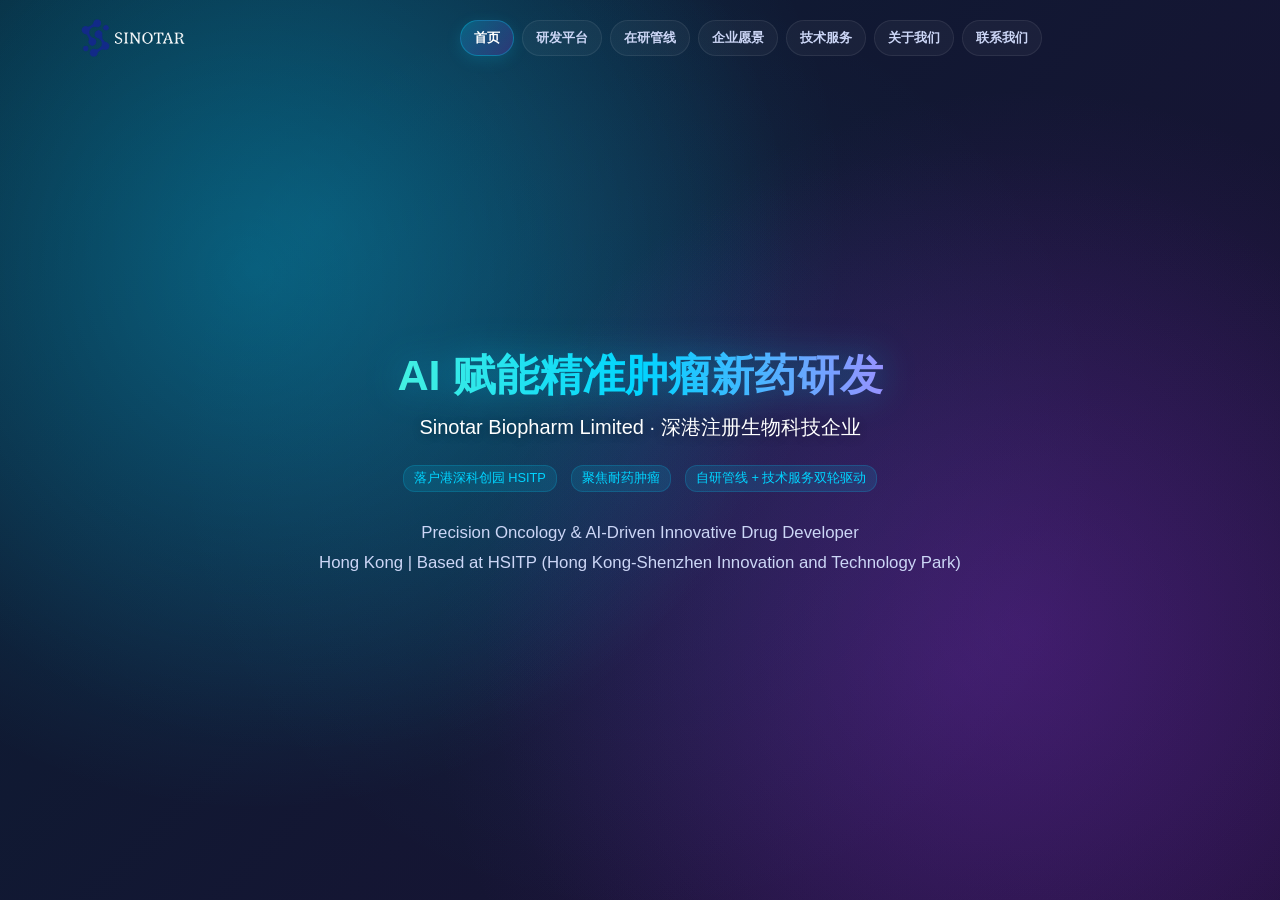
==== commit d24eb2ee: "chore: save local changes before syncing with remote" ====
--- a/index.html
+++ b/index.html
@@ -7,24 +7,7 @@
     <title>智药寻踪——肿瘤靶向原创新药研发平台</title>
     <link rel="stylesheet" href="style.css">
 </head>
-<body>
-    <!-- 联系我们弹窗 -->
-    <div class="apply-overlay hidden" id="contact-overlay">
-        <div class="apply-box">
-            <button type="button" class="apply-close" id="contact-close" aria-label="关闭">×</button>
-            <div class="apply-header">
-                <h2>联系我们</h2>
-                <p>如有合作意向，欢迎发送邮件</p>
-            </div>
-            <div class="contact-body">
-                <div class="contact-email">sinotarzhangx@126.com</div>
-                <div class="contact-actions">
-                    <button type="button" class="footer-btn primary" id="copy-email">复制邮箱</button>
-                </div>
-            </div>
-        </div>
-    </div>
-
+<body class="home-page">
     <div class="container">
         <header class="page-header home-header">
             <a href="index.html" class="header-logo">
@@ -32,12 +15,12 @@
             </a>
             <nav class="main-nav">
                 <a href="index.html" class="active">首页</a>
-                <a href="index.html#rd-platforms">研发平台</a>
-                <a href="index.html#pipeline">在研管线</a>
-                <a href="index.html#vision">企业愿景</a>
+                <a href="platforms.html">研发平台</a>
+                <a href="pipeline.html">在研管线</a>
+                <a href="vision.html">企业愿景</a>
                 <a href="services.html">技术服务</a>
                 <a href="about.html">关于我们</a>
-                <a href="index.html#contact">联系我们</a>
+                <a href="contact.html">联系我们</a>
             </nav>
         </header>
 
@@ -59,299 +42,11 @@
                         Precision Oncology &amp; AI-Driven Innovative Drug Developer<br>
                         Hong Kong | Based at HSITP (Hong Kong-Shenzhen Innovation and Technology Park)
                     </p>
-                    <div class="home-hero-actions">
-                        <a href="services.html" class="footer-btn primary">技术服务</a>
-                        <a href="about.html" class="footer-btn primary">关于我们</a>
-                        <button type="button" class="footer-btn primary" id="contact-trigger">联系我们</button>
-                    </div>
-                </div>
-            </section>
-
-            <!-- 全球布局 -->
-            <section class="home-section" id="global">
-                <h3 class="section-title"><span class="section-number">🌏</span> 立足港深 · 链接全球</h3>
-                <div class="card home-map-card">
-                    <figure class="home-map-figure">
-                        <img src="images/world-map-sinotar.svg" alt="Sinotar 全球布局：香港与深圳" class="home-map-img">
-                        <figcaption class="img-caption">香港 · 深圳双总部，服务亚太地区生物医药创新</figcaption>
-                    </figure>
-                </div>
-            </section>
-
-            <!-- 企业简介 -->
-            <section class="home-section" id="about">
-                <h3 class="section-title"><span class="section-number">01</span> 企业简介 · Company Profile</h3>
-                <p class="lead">
-                    思诺达生物医药（Sinotar Biopharm Limited）实行香港、深圳双总部架构，入驻港深科创园（HSITP）。企业深度联动高水平科研院校，聚焦肿瘤精准治疗赛道，持续推进创新药物研发与转化。
-                </p>
-                <div class="card">
-                    <p>
-                        公司独创 <strong>AI 赋能小分子药物研发 + 患者源肿瘤类器官双核心研发体系</strong>，聚焦耐药恶性肿瘤临床未满足用药缺口。依托 AI 高通量靶点挖掘技术与个体化肿瘤类器官药效评价技术，打通「靶点发现 — 先导化合物优化 — 体外药效验证 — 伴随诊断开发」全链条，自主布局多款具备完整知识产权的临床前候选新药，同步搭建智能化伴随诊断平台，实现靶向新药 + 配套诊断试剂协同研发。
-                    </p>
-                    <p class="home-en" style="margin-top: 12px;">
-                        Sinotar is a Hong Kong-based innovative biotech company settled in HSITP, concentrating on cutting-edge precision oncology research against drug-resistant cancers. We establish an exclusive dual-core R&amp;D system combining AI-powered small-molecule drug design and patient-derived tumor organoid assessment to resolve critical clinical bottlenecks of refractory malignant tumors. Supported by high-throughput AI target identification and personalized organoid-based efficacy screening, we have built a full industrial pipeline covering novel target discovery, lead compound optimization, preclinical validation and companion diagnostic development. Multiple preclinical novel drug candidates with independent IP rights are under in-house development. Our self-developed AI companion diagnostic platform enables synergistic R&amp;D of targeted therapeutics and matched diagnostic kits.
-                    </p>
-                </div>
-            </section>
-
-            <!-- 两大核心研发平台 -->
-            <section class="home-section" id="rd-platforms">
-                <h3 class="section-title"><span class="section-number">02</span> 两大核心研发平台 · Core R&amp;D Platforms</h3>
-                <div class="grid-2 home-platform-grid">
-                    <div class="card home-platform-card">
-                        <div class="home-platform-icon">🤖</div>
-                        <h4>AI 智能体小分子药物设计平台</h4>
-                        <p>
-                            利用 AI Agent 高通量筛选全新致病靶点，智能定向设计、迭代优化先导化合物，大幅缩短新药早期研发周期，规避传统药物研发高失败率痛点。所有候选化合物均为公司自主专利布局。
-                        </p>
-                        <p class="home-en">
-                            Our AI platform screens novel pathogenic targets via high-throughput computational modeling and optimizes lead compounds with rational molecular design, drastically shortening preclinical R&amp;D cycle. All candidate molecules are protected by self-owned intellectual property.
-                        </p>
-                    </div>
-                    <div class="card home-platform-card">
-                        <div class="home-platform-icon">🧫</div>
-                        <h4>患者源肿瘤类器官药效评测平台</h4>
-                        <p>
-                            采用临床病人原代肿瘤样本构建活体类器官模型，复刻肿瘤真实病理特征，精准完成候选药物体外药效、耐药性筛选，弥补传统细胞、动物模型和临床药效差异过大的行业短板。
-                        </p>
-                        <p class="home-en">
-                            Patient-derived tumor organoids are cultured from primary clinical tumor specimens to mimic in-vivo tumor pathology, delivering reliable efficacy &amp; drug-resistance evaluation for preclinical candidates and overcoming defects of conventional cell/animal testing models.
-                        </p>
-                    </div>
-                </div>
-            </section>
-
-            <!-- 在研产品目录 -->
-            <section class="home-section" id="pipeline">
-                <h3 class="section-title"><span class="section-number">03</span> 在研产品目录 · Product Catalogue</h3>
-                <div class="data-table-wrapper home-pipeline-table">
-                    <table class="data-table">
-                        <thead>
-                            <tr>
-                                <th>No.</th>
-                                <th>Project Code</th>
-                                <th>Indication 适应症</th>
-                                <th>R&amp;D Stage 研发阶段</th>
-                                <th>Core Advantage 产品亮点</th>
-                            </tr>
-                        </thead>
-                        <tbody>
-                            <tr>
-                                <td>1</td>
-                                <td>SIN-001</td>
-                                <td>胰腺癌、乳腺癌、肺腺癌、卵巢癌、子宫内膜癌、宫颈癌、结直肠癌</td>
-                                <td>PPC<br>(IND-enabling study)</td>
-                                <td>Inhibit multi-oncogenic signaling downstream node；Higher specificity and lower off-target toxicity；Broad indications</td>
-                            </tr>
-                            <tr>
-                                <td>2</td>
-                                <td>SIN-002</td>
-                                <td>胃腺癌、乳腺癌、肺腺癌、结直肠癌、肝细胞癌、胰腺癌</td>
-                                <td>PPC</td>
-                                <td>Inhibit multi-oncogenic signaling downstream node；Higher specificity and lower off-target toxicity；Broad indications</td>
-                            </tr>
-                            <tr>
-                                <td>3</td>
-                                <td>SIN-003</td>
-                                <td>肺腺癌、乳腺癌、肝细胞癌</td>
-                                <td>Preclinical validation</td>
-                                <td>Inhibit multi-oncogenic signaling downstream node；Higher specificity and lower off-target toxicity；Broad indications</td>
-                            </tr>
-                        </tbody>
-                    </table>
-                </div>
-            </section>
-
-            <!-- 全链条 CRO 技术服务 -->
-            <section class="home-section" id="services">
-                <h3 class="section-title"><span class="section-number">04</span> 全链条 CRO 技术服务 · Technical Service</h3>
-                <p class="lead">
-                    依托 PharmaTrace 平台三段式研发架构（靶点发现 → 苗头化合物筛选 → 临床前评价），对外开放三大模块化定制研发服务。
-                </p>
-
-                <div class="grid-2 home-service-grid">
-                    <div class="card home-service-card">
-                        <div class="home-service-head">
-                            <span class="home-service-num">S1</span>
-                            <span class="home-service-code">SSER01</span>
-                        </div>
-                        <h4>肿瘤靶点筛选验证</h4>
-                        <p>
-                            基于 TCGA、GEO、单细胞多组学数据库以及自测数据库开展肿瘤靶点大数据挖掘、预后分析；虚拟基因扰动验证；配套细胞功能实验、组织芯片、动物体内建模，一站式完成新靶点发现与成药性验证。
-                        </p>
-                        <span class="tag">服务对象：药企、高校实验室</span>
-                    </div>
-                    <div class="card home-service-card">
-                        <div class="home-service-head">
-                            <span class="home-service-num">S2</span>
-                            <span class="home-service-code">SSER02</span>
-                        </div>
-                        <h4>AI 小分子筛选优化 CRO</h4>
-                        <p>
-                            依托蛋白数据库以及 AlphaFold3 完成靶蛋白结构解析，对千万级商用化合物库开展多算法 AI 高通量虚拟筛选；定向优化分子骨架、预测 ADMET 成药属性，后续体外细胞 / 生化筛选，快速产出高活性 Hit 与先导化合物。
-                        </p>
-                        <span class="tag">服务对象：创新药企业、研发公司</span>
-                    </div>
-                    <div class="card home-service-card">
-                        <div class="home-service-head">
-                            <span class="home-service-num">S3</span>
-                            <span class="home-service-code">SSER03</span>
-                        </div>
-                        <h4>PDO 肿瘤类器官药效评价</h4>
-                        <p>
-                            体外靶点结合实验、药效 IC50 检测；独家 PDO 原代肿瘤类器官药敏筛选，高度复刻患者体内肿瘤特征；配套 PDX 体内抗肿瘤药效、DMPK 药代、hERG/Ames 安全毒理全项评价。
-                        </p>
-                        <span class="tag">服务对象：CRO 机构、新药研发单位</span>
-                    </div>
-                    <div class="card home-service-card">
-                        <div class="home-service-head">
-                            <span class="home-service-num">S4</span>
-                            <span class="home-service-code">S-SER04</span>
-                        </div>
-                        <h4>基因编辑自发成瘤小鼠模型与体内药效评价</h4>
-                        <p>
-                            利用转基因、基因敲除等基因编辑技术构建自发性肿瘤小鼠模型，建立鼠源 PDC、PDX、类器官等四大创新平台，已建立 80 余种小鼠模型（覆盖肝癌、肺癌、胰腺癌、大肠癌、卵巢癌、淋巴瘤等），配套体内抗肿瘤药效评价、候选药物筛选、致癌物检测。
-                        </p>
-                        <span class="tag">服务对象：药企、CRO 机构、科研院所</span>
-                    </div>
-                </div>
-
-                <div class="card home-cooperation" style="margin-top: 24px;">
-                    <h4>合作模式</h4>
-                    <div class="home-cooperation-grid">
-                        <div class="home-cooperation-item">
-                            <strong>单项分包</strong>
-                            <p>按需选购任意单一技术模块</p>
-                        </div>
-                        <div class="home-cooperation-item">
-                            <strong>全案委托</strong>
-                            <p>靶点立项直至临床前候选药物交付一站式打包研发</p>
-                        </div>
-                    </div>
-                    <p class="home-en" style="margin-top: 14px;">
-                        Target Discovery: Multi-omics data mining + in silico &amp; in vitro/in vivo target validation · AI Small-molecule Discovery: Protein modeling, virtual screening, lead optimization &amp; HTS validation · Preclinical Pharmacology: PDO organoid-based efficacy test, PDX in-vivo study &amp; full safety/DMPK profiling · Animal Model Platform: Gene-edited spontaneous tumor mouse models (80+ models), integrated with PDC, PDX and organoid platforms.
-                    </p>
-                </div>
-
-                <div class="data-table-wrapper" style="margin-top: 24px;">
-                    <table class="data-table">
-                        <thead>
-                            <tr><th>编号</th><th>服务代码</th><th>服务项目</th><th>服务对象</th></tr>
-                        </thead>
-                        <tbody>
-                            <tr><td>S1</td><td>SSER01</td><td>肿瘤靶点筛选验证</td><td>药企、高校实验室</td></tr>
-                            <tr><td>S2</td><td>SSER02</td><td>AI 小分子筛选优化 CRO</td><td>创新药企业、研发公司</td></tr>
-                            <tr><td>S3</td><td>SSER03</td><td>PDO 肿瘤类器官药效评价</td><td>CRO 机构、新药研发单位</td></tr>
-                            <tr><td>S4</td><td>S-SER04</td><td>基因编辑自发成瘤小鼠模型与体内药效评价</td><td>药企、CRO 机构、科研院所</td></tr>
-                        </tbody>
-                    </table>
-                </div>
-            </section>
-
-            <!-- 技术平台与企业愿景 -->
-            <section class="home-section" id="vision">
-                <h3 class="section-title"><span class="section-number">05</span> 技术平台与企业愿景 · Platform &amp; Vision</h3>
-                <div class="grid-2 home-vision-grid">
-                    <div class="card">
-                        <h4>PharmaTrace 智药寻踪一体化研发平台</h4>
-                        <p>
-                            平台划分为靶点研究、苗头化合物研发、临床前评价三大标准化模块，整合生信大数据、AI 计算化学、原代类器官培养、体内药理全套尖端技术，既是公司自研新药的核心载体，也是对外 CRO 技术服务的硬件支撑。
-                        </p>
-                        <p class="home-en">
-                            Divided into Target Research, Hit Discovery and Preclinical Assessment, the integrated platform combines bioinformatics, AI computational chemistry, patient-derived organoid culture and in-vivo pharmacology to support both internal drug R&amp;D and external CRO business.
-                        </p>
-                    </div>
-                    <div class="card">
-                        <h4>企业愿景 · Corporate Vision</h4>
-                        <p>
-                            立足港深生物医药产业高地，以 AI + 类器官前沿技术打破抗肿瘤新药研发瓶颈，一边自研老百姓用得起的原研靶向新药，一边以开放的技术服务助力全球生物医药产业提速，成长为亚太地区特色鲜明的肿瘤精准药物研发龙头企业。
-                        </p>
-                        <p class="home-en">
-                            Rooted in the Hong Kong-Shenzhen biotech cluster, Sinotar aims to overcome core barriers in anti-tumor drug discovery via AI and organoid technology. We strive to develop affordable innovative targeted drugs while accelerating global biotech progress through professional technical services, evolving into a leading precision oncology R&amp;D enterprise across Asia-Pacific.
-                        </p>
-                    </div>
                 </div>
             </section>
         </main>
-
-        <!-- 底部入驻引导 -->
-        <footer class="site-footer" id="contact">
-            <div class="footer-inner">
-                <div class="footer-icon">🤝</div>
-                <h3>联系我们获取账号，申请入驻权</h3>
-                <p>如需开通平台账号或申请机构入驻，请联系管理员获取授权。</p>
-                <div class="footer-actions">
-                    <button class="footer-btn primary" id="apply-trigger">
-                        <span>📝</span> 申请入驻授权
-                    </button>
-                </div>
-                <div class="footer-tip">登录后可查看完整工具链接与实验详情</div>
-            </div>
-        </footer>
     </div>
 
     <script src="script.js"></script>
-    <script>
-    (function () {
-        var trigger = document.getElementById('contact-trigger');
-        var overlay = document.getElementById('contact-overlay');
-        var closeBtn = document.getElementById('contact-close');
-        var copyBtn = document.getElementById('copy-email');
-        var sendLink = document.getElementById('send-email-link');
-
-        function openOverlay() {
-            if (overlay) overlay.classList.remove('hidden');
-        }
-
-        function closeOverlay() {
-            if (overlay) overlay.classList.add('hidden');
-        }
-
-        if (trigger && overlay) {
-            trigger.addEventListener('click', openOverlay);
-        }
-
-        if (closeBtn && overlay) {
-            closeBtn.addEventListener('click', closeOverlay);
-        }
-
-        if (overlay) {
-            overlay.addEventListener('click', function (e) {
-                if (e.target === overlay) closeOverlay();
-            });
-        }
-
-        if (sendLink) {
-            sendLink.addEventListener('click', closeOverlay);
-        }
-
-        if (copyBtn) {
-            copyBtn.addEventListener('click', function () {
-                var email = 'sinotarzhangx@126.com';
-                if (navigator.clipboard && navigator.clipboard.writeText) {
-                    navigator.clipboard.writeText(email).then(function () {
-                        copyBtn.textContent = '已复制';
-                        setTimeout(function () { copyBtn.textContent = '复制邮箱'; }, 1500);
-                    }, function () {
-                        copyBtn.textContent = '复制失败';
-                    });
-                } else {
-                    var input = document.createElement('input');
-                    input.value = email;
-                    document.body.appendChild(input);
-                    input.select();
-                    try {
-                        document.execCommand('copy');
-                        copyBtn.textContent = '已复制';
-                        setTimeout(function () { copyBtn.textContent = '复制邮箱'; }, 1500);
-                    } catch (err) {
-                        copyBtn.textContent = '复制失败';
-                    }
-                    document.body.removeChild(input);
-                }
-            });
-        }
-    })();
-    </script>
 </body>
 </html>
--- a/style.css
+++ b/style.css
@@ -69,28 +69,6 @@
 
 .exp-icon {
     font-size: 1.3em;
-}
-
-.exp-badge {
-    padding: 5px 15px;
-    border-radius: 20px;
-    font-weight: bold;
-    font-size: 0.9em;
-}
-
-.dry-lab {
-    background: linear-gradient(135deg, #00d4ff 0%, #0099cc 100%);
-    color: #fff;
-}
-
-.wet-lab {
-    background: linear-gradient(135deg, #ff6b6b 0%, #ee5a5a 100%);
-    color: #fff;
-}
-
-.hybrid-lab {
-    background: linear-gradient(135deg, #9b59b6 0%, #8e44ad 100%);
-    color: #fff;
 }
 
 .workflow {
@@ -723,7 +701,18 @@
     flex-direction: column;
     align-items: center;
     position: relative;
-    padding-top: 16px;
+    padding: 16px 12px;
+    cursor: pointer;
+    border: 1px solid rgba(0, 212, 255, 0.3);
+    border-radius: 16px;
+    background: rgba(255, 255, 255, 0.05);
+    transition: all 0.3s ease;
+}
+
+.drug-track:hover {
+    background: rgba(255, 255, 255, 0.08);
+    border-color: rgba(0, 212, 255, 0.6);
+    box-shadow: 0 0 20px rgba(0, 212, 255, 0.15);
 }
 
 .drug-track-title {
@@ -734,6 +723,7 @@
     text-align: center;
     margin-bottom: 14px;
     text-shadow: 0 2px 8px rgba(0,0,0,0.4);
+    pointer-events: none;
 }
 
 .drug-track-lines {
@@ -899,11 +889,6 @@
     box-shadow: 0 12px 28px rgba(0, 212, 255, 0.4);
 }
 
-.footer-or,
-.footer-contact {
-    display: none;
-}
-
 /* 申请入驻授权弹窗 */
 .apply-overlay {
     position: fixed;
@@ -928,11 +913,11 @@
     position: relative;
     background: linear-gradient(145deg, rgba(26, 26, 46, 0.98), rgba(22, 33, 62, 0.98));
     border: 1px solid rgba(0, 212, 255, 0.2);
-    border-radius: 20px;
-    padding: 36px;
+    border-radius: 16px;
+    padding: 24px;
     width: 100%;
-    max-width: 560px;
-    max-height: 90vh;
+    max-width: 480px;
+    max-height: 85vh;
     overflow-y: auto;
     box-shadow: 0 25px 80px rgba(0, 0, 0, 0.6), 0 0 40px rgba(0, 212, 255, 0.08);
     animation: loginFloat 0.5s ease;
@@ -940,18 +925,18 @@
 
 .apply-close {
     position: absolute;
-    top: 14px;
-    right: 18px;
+    top: 10px;
+    right: 14px;
     background: transparent;
     border: none;
     color: #8892b0;
-    font-size: 1.8em;
+    font-size: 1.6em;
     line-height: 1;
     cursor: pointer;
     transition: color 0.3s ease;
     padding: 0;
-    width: 32px;
-    height: 32px;
+    width: 28px;
+    height: 28px;
     display: flex;
     align-items: center;
     justify-content: center;
@@ -964,12 +949,12 @@
 }
 
 .apply-header {
-    margin-bottom: 28px;
+    margin-bottom: 16px;
 }
 
 .apply-header h2 {
-    font-size: 1.6em;
-    margin-bottom: 6px;
+    font-size: 1.35em;
+    margin-bottom: 4px;
     background: linear-gradient(90deg, #00d4ff, #9b59b6);
     -webkit-background-clip: text;
     -webkit-text-fill-color: transparent;
@@ -978,25 +963,25 @@
 
 .apply-header p {
     color: #8892b0;
-    font-size: 0.9em;
+    font-size: 0.85em;
 }
 
 .apply-tabs {
     display: flex;
     gap: 4px;
-    margin-bottom: 28px;
-    padding: 4px;
+    margin-bottom: 16px;
+    padding: 3px;
     background: rgba(255,255,255,0.04);
-    border-radius: 12px;
+    border-radius: 10px;
 }
 
 .apply-tab {
     flex: 1;
-    padding: 12px 16px;
-    border-radius: 10px;
+    padding: 8px 12px;
+    border-radius: 8px;
     border: none;
     border-bottom: 2px solid transparent;
-    font-size: 0.95em;
+    font-size: 0.9em;
     font-weight: 500;
     cursor: pointer;
     transition: all 0.3s ease;
@@ -1010,8 +995,15 @@
     border-bottom-color: #00d4ff;
 }
 
+.apply-box .form-group {
+    margin-bottom: 12px;
+}
+
 .apply-box .form-group label {
+    display: block;
     color: #a8b2d1;
+    font-size: 0.88em;
+    margin-bottom: 5px;
 }
 
 .required {
@@ -1023,12 +1015,12 @@
 .apply-box .form-group select,
 .apply-box .form-group textarea {
     width: 100%;
-    padding: 14px 18px;
+    padding: 10px 14px;
     background: rgba(10, 15, 28, 0.6);
     border: 1px solid rgba(255,255,255,0.1);
-    border-radius: 12px;
-    color: #fff;
-    font-size: 0.95em;
+    border-radius: 10px;
+    color: #fff;
+    font-size: 0.9em;
     outline: none;
     transition: all 0.3s ease;
     box-shadow: inset 0 0 0 1px rgba(255,255,255,0.03);
@@ -1044,14 +1036,14 @@
 
 .apply-box .form-group textarea {
     resize: vertical;
-    min-height: 100px;
+    min-height: 60px;
 }
 
 .apply-box .form-group select {
     appearance: none;
-    background-image: url("data:image/svg+xml,%3Csvg xmlns='http://www.w3.org/2000/svg' width='16' height='16' viewBox='0 0 24 24' fill='none' stroke='%238892b0' stroke-width='2'%3E%3Cpath d='M6 9l6 6 6-6'/%3E%3C/svg%3E");
+    background-image: url("data:image/svg+xml,%3Csvg xmlns='http://www.w3.org/2000/svg' width='14' height='14' viewBox='0 0 24 24' fill='none' stroke='%238892b0' stroke-width='2'%3E%3Cpath d='M6 9l6 6 6-6'/%3E%3C/svg%3E");
     background-repeat: no-repeat;
-    background-position: right 16px center;
+    background-position: right 12px center;
 }
 
 .apply-box .form-group select option {
@@ -1061,16 +1053,16 @@
 
 .apply-submit {
     width: 100%;
-    padding: 15px;
+    padding: 11px;
     border-radius: 9999px;
     border: none;
     background: linear-gradient(90deg, #00d4ff, #7b2cbf);
     color: #fff;
-    font-size: 1.05em;
+    font-size: 0.98em;
     font-weight: 600;
     cursor: pointer;
     transition: all 0.3s ease;
-    margin-top: 8px;
+    margin-top: 4px;
 }
 
 .apply-submit:hover {
@@ -1080,10 +1072,10 @@
 
 .apply-note {
     color: #6b7280;
-    font-size: 0.8em;
-    text-align: center;
-    margin-top: 18px;
-    line-height: 1.6;
+    font-size: 0.75em;
+    text-align: center;
+    margin-top: 12px;
+    line-height: 1.5;
 }
 
 .apply-success {
@@ -1284,7 +1276,7 @@
 .header-logo img {
     max-height: 48px;
     width: auto;
-    max-width: 220px;
+    max-width: min(220px, 100%);
     display: block;
 }
 
@@ -1314,6 +1306,7 @@
         order: 2;
         width: 100%;
         justify-content: center;
+        flex-wrap: wrap;
     }
 
     .home-header .main-nav a {
@@ -1325,6 +1318,36 @@
         order: 1;
         width: 100%;
         flex: none;
+    }
+
+    .home-page .home-hero {
+        padding-top: 170px;
+    }
+
+    .inner-page .page-title,
+    .inner-page .about-hero {
+        padding-top: 160px;
+        margin-top: 0;
+    }
+
+    .inner-page .home-content > .home-section:first-child {
+        padding-top: 160px;
+        margin-top: 0;
+    }
+
+    .inner-page .home-header .main-nav {
+        margin-top: 10px;
+    }
+
+    .platforms-page .home-header .header-actions {
+        position: relative;
+        top: auto;
+        right: auto;
+        transform: none;
+        order: 2;
+        width: 100%;
+        justify-content: center;
+        margin-top: 6px;
     }
 }
 
@@ -1354,7 +1377,40 @@
     .header-logo img {
         max-height: 40px;
     }
-}
+
+    .home-page .home-hero {
+        padding-top: 210px;
+        padding-left: 20px;
+        padding-right: 20px;
+    }
+
+    .inner-page .page-title,
+    .inner-page .about-hero {
+        padding-top: 200px;
+        margin-top: 0;
+    }
+
+    .inner-page .home-content > .home-section:first-child {
+        padding-top: 200px;
+        margin-top: 0;
+    }
+
+    .inner-page .page-title {
+        padding-left: 20px;
+        padding-right: 20px;
+    }
+
+    .inner-page .page-title h1 {
+        font-size: 1.7em;
+    }
+
+    .platforms-page .home-header .header-actions .login-trigger,
+    .platforms-page .home-header .header-actions .user-bar {
+        padding: 5px 10px;
+        font-size: 0.75em;
+    }
+}
+
 .about-content {
     margin-top: 30px;
     animation: fadeInUp 0.7s ease;
@@ -1375,10 +1431,6 @@
     text-align: center;
     padding: 40px 20px 30px;
     margin-bottom: 30px;
-    background: rgba(255, 255, 255, 0.04);
-    border-radius: 20px;
-    border: 1px solid rgba(255, 255, 255, 0.08);
-    backdrop-filter: blur(10px);
 }
 
 .about-hero h2 {
@@ -1436,15 +1488,6 @@
 
 .about-figure {
     margin: 0 0 20px;
-}
-
-.about-img {
-    display: block;
-    width: 100%;
-    height: auto;
-    border-radius: 14px;
-    background: #fff;
-    box-shadow: 0 8px 30px rgba(0, 0, 0, 0.2);
 }
 
 .about-figure img[src*="oncotarget.png"],
@@ -1732,18 +1775,6 @@
     gap: 20px;
 }
 
-.grid-4-responsive {
-    display: grid;
-    grid-template-columns: repeat(4, 1fr);
-    gap: 20px;
-}
-
-.grid-auto {
-    display: grid;
-    grid-template-columns: repeat(auto-fit, minmax(240px, 1fr));
-    gap: 20px;
-}
-
 .metric {
     text-align: center;
     padding: 20px;
@@ -1811,10 +1842,20 @@
     background: rgba(255, 255, 255, 0.03);
 }
 
+.data-table tbody tr[data-link] {
+    cursor: pointer;
+    transition: background 0.2s ease;
+}
+
+.data-table tbody tr[data-link]:hover {
+    background: rgba(0, 212, 255, 0.08);
+}
+
+.data-table tbody tr[data-link]:hover td {
+    color: #fff;
+}
+
 @media (max-width: 1300px) {
-    .grid-4-responsive {
-        grid-template-columns: repeat(2, 1fr);
-    }
 }
 
 @media (max-width: 768px) {
@@ -1850,8 +1891,7 @@
 
     .grid-2,
     .grid-3,
-    .grid-4,
-    .grid-4-responsive {
+    .grid-4 {
         grid-template-columns: 1fr;
     }
 
@@ -1934,6 +1974,177 @@
 .home-content {
     margin-top: 30px;
     animation: fadeInUp 0.7s ease;
+}
+
+.home-page {
+    overflow-x: hidden;
+    padding: 0;
+}
+
+.home-page .container {
+    position: relative;
+}
+
+.home-page .home-header {
+    position: fixed;
+    top: 0;
+    left: 0;
+    right: 0;
+    z-index: 100;
+    padding: 14px 28px;
+    background: transparent;
+    backdrop-filter: none;
+    -webkit-backdrop-filter: none;
+    border: none;
+    border-radius: 0;
+    margin-bottom: 0;
+    transition: background 0.3s ease, backdrop-filter 0.3s ease, box-shadow 0.3s ease;
+}
+
+.home-page .home-content {
+    margin-top: 0;
+}
+
+.home-page .home-hero {
+    min-height: 100vh;
+    width: 100vw;
+    margin-left: calc(-50vw + 50%);
+    margin-top: 0;
+    margin-bottom: 0;
+    border-radius: 0;
+    border: none;
+    padding: 140px 30px 80px;
+    display: flex;
+    align-items: center;
+    justify-content: center;
+    background:
+        radial-gradient(circle at 25% 25%, rgba(0, 212, 255, 0.18) 0%, transparent 45%),
+        radial-gradient(circle at 75% 75%, rgba(123, 44, 191, 0.22) 0%, transparent 45%),
+        radial-gradient(circle at 50% 50%, rgba(0, 212, 255, 0.06) 0%, transparent 60%),
+        linear-gradient(135deg, rgba(0, 212, 255, 0.10) 0%, rgba(123, 44, 191, 0.16) 100%),
+        #0a0a1a;
+    box-shadow: none;
+}
+
+.home-page .home-hero::before {
+    background:
+        radial-gradient(circle at 20% 30%, rgba(0, 212, 255, 0.25) 0%, transparent 45%),
+        radial-gradient(circle at 80% 70%, rgba(123, 44, 191, 0.28) 0%, transparent 45%);
+}
+
+/* ================= 内页通用样式 ================= */
+.inner-page {
+    overflow-x: hidden;
+    padding: 0;
+}
+
+.inner-page .container {
+    position: relative;
+}
+
+.inner-page .home-header {
+    position: fixed;
+    top: 0;
+    left: 0;
+    right: 0;
+    z-index: 100;
+    padding: 14px 28px;
+    background: transparent;
+    backdrop-filter: none;
+    -webkit-backdrop-filter: none;
+    border: none;
+    border-radius: 0;
+    margin-bottom: 0;
+    transition: background 0.3s ease, backdrop-filter 0.3s ease, box-shadow 0.3s ease;
+}
+
+.home-header.scrolled {
+    background: rgba(15, 23, 42, 0.85);
+    backdrop-filter: blur(12px);
+    -webkit-backdrop-filter: blur(12px);
+    box-shadow: 0 4px 20px rgba(0, 0, 0, 0.3);
+}
+
+.inner-page .page-title,
+.inner-page .about-hero {
+    padding-top: 100px;
+    margin-top: 0;
+}
+
+.inner-page .home-content > .home-section:first-child {
+    padding-top: 100px;
+    margin-top: 0;
+}
+
+.inner-page .page-title {
+    text-align: center;
+    padding: 100px 20px 30px;
+}
+
+.inner-page .home-content {
+    margin-top: 0;
+    padding: 0 20px;
+}
+
+.inner-page .about-content {
+    margin-top: 0;
+    padding: 0 20px;
+    overflow: hidden;
+}
+
+.inner-page .page-title h1 {
+    font-size: 2.2em;
+    margin-bottom: 10px;
+    background: linear-gradient(90deg, #00d4ff, #7b2cbf);
+    -webkit-background-clip: text;
+    -webkit-text-fill-color: transparent;
+    background-clip: text;
+}
+
+.inner-page .page-title .subtitle {
+    color: #8892b0;
+    font-size: 1.1em;
+}
+
+/* 研发平台页专用：登录按钮 */
+.platforms-page .home-header .header-actions {
+    position: absolute;
+    top: 50%;
+    right: 28px;
+    transform: translateY(-50%);
+    z-index: 101;
+    display: flex;
+    align-items: center;
+    gap: 10px;
+    min-width: auto;
+}
+
+.platforms-page .home-header .header-actions .login-trigger {
+    background: rgba(0, 212, 255, 0.12);
+    border: 1px solid rgba(0, 212, 255, 0.35);
+    color: #fff;
+    padding: 7px 16px;
+    border-radius: 20px;
+    cursor: pointer;
+    font-size: 0.84em;
+    transition: all 0.3s ease;
+}
+
+.platforms-page .home-header .header-actions .login-trigger:hover {
+    background: rgba(0, 212, 255, 0.25);
+    border-color: rgba(0, 212, 255, 0.6);
+    box-shadow: 0 0 15px rgba(0, 212, 255, 0.3);
+}
+
+.platforms-page .home-header .header-actions .user-bar {
+    padding: 5px 12px;
+    gap: 8px;
+    font-size: 0.8em;
+}
+
+.platforms-page .home-header .header-actions .logout-btn {
+    padding: 4px 10px;
+    font-size: 0.85em;
 }
 
 .home-hero {
@@ -1998,25 +2209,6 @@
     margin-bottom: 32px;
 }
 
-.home-hero-actions {
-    display: flex;
-    justify-content: center;
-    flex-wrap: wrap;
-    gap: 16px;
-}
-
-.home-hero-actions .footer-btn {
-    background: rgba(255, 255, 255, 0.1);
-    color: #fff;
-    border: 1px solid rgba(255, 255, 255, 0.2);
-    box-shadow: 0 6px 18px rgba(0, 0, 0, 0.2);
-}
-
-.home-hero-actions .footer-btn.primary {
-    background: linear-gradient(90deg, #00d4ff, #7b2cbf);
-    border: none;
-}
-
 .home-section {
     margin-bottom: 65px;
 }
@@ -2033,36 +2225,6 @@
 .home-section .card p,
 .home-section .card li {
     color: #ccd6f6;
-}
-
-.home-platform-grid {
-    align-items: stretch;
-}
-
-.home-platform-card {
-    display: flex;
-    flex-direction: column;
-    height: 100%;
-}
-
-.home-platform-icon {
-    width: 58px;
-    height: 58px;
-    border-radius: 14px;
-    display: flex;
-    align-items: center;
-    justify-content: center;
-    font-size: 1.85em;
-    margin-bottom: 16px;
-    background: linear-gradient(135deg, rgba(0, 212, 255, 0.22) 0%, rgba(123, 44, 191, 0.22) 100%);
-    border: 1px solid rgba(0, 212, 255, 0.25);
-    box-shadow: 0 6px 18px rgba(0, 212, 255, 0.1);
-}
-
-.home-platform-card h4 {
-    font-size: 1.2em;
-    margin-bottom: 12px;
-    color: #fff;
 }
 
 .home-en {
@@ -2200,122 +2362,314 @@
     }
 }
 
-/* 首页联系我们弹窗 */
-.contact-body {
-    text-align: center;
-    padding: 10px 0 20px;
-}
-
-.contact-email {
-    font-size: 1.45em;
-    font-weight: 700;
-    color: #fff;
-    margin-bottom: 26px;
+/* ================= 联系我们页 ================= */
+.contact-page {
+    overflow-x: hidden;
+    padding: 0;
+}
+
+.contact-page .home-content {
+    min-height: 100vh;
+    width: 100vw;
+    margin-left: calc(-50vw + 50%);
+    margin-top: 0;
+    margin-bottom: 0;
+    padding: 120px 24px 60px;
+    display: flex;
+    align-items: center;
+    justify-content: center;
+    background:
+        radial-gradient(circle at 25% 25%, rgba(0, 212, 255, 0.18) 0%, transparent 45%),
+        radial-gradient(circle at 75% 75%, rgba(123, 44, 191, 0.22) 0%, transparent 45%),
+        radial-gradient(circle at 50% 50%, rgba(0, 212, 255, 0.06) 0%, transparent 60%),
+        linear-gradient(135deg, rgba(0, 212, 255, 0.10) 0%, rgba(123, 44, 191, 0.16) 100%),
+        #0a0a1a;
+}
+
+.contact-page .home-header {
+    position: fixed;
+    top: 0;
+    left: 0;
+    right: 0;
+    z-index: 100;
+    padding: 14px 28px;
+    background: transparent;
+    backdrop-filter: none;
+    -webkit-backdrop-filter: none;
+    border: none;
+    border-radius: 0;
+    margin-bottom: 0;
+    transition: background 0.3s ease, backdrop-filter 0.3s ease, box-shadow 0.3s ease;
+}
+
+.contact-page .site-footer {
+    margin-top: 0;
+    padding: 0;
+    background: transparent;
+    border-top: none;
+    width: 100%;
+    max-width: 1200px;
+}
+
+.contact-page .footer-inner {
+    max-width: none;
+    text-align: left;
+}
+
+.contact-page .footer-inner > h3,
+.contact-page .footer-inner > p {
+    text-align: center;
+}
+
+.contact-page .home-content {
+    min-height: 100vh;
+    max-height: 100vh;
+    width: 100vw;
+    margin-left: calc(-50vw + 50%);
+    margin-top: 0;
+    margin-bottom: 0;
+    padding: 110px 24px 30px;
+    display: flex;
+    align-items: center;
+    justify-content: center;
+    overflow: hidden;
+    background:
+        radial-gradient(circle at 25% 25%, rgba(0, 212, 255, 0.18) 0%, transparent 45%),
+        radial-gradient(circle at 75% 75%, rgba(123, 44, 191, 0.22) 0%, transparent 45%),
+        radial-gradient(circle at 50% 50%, rgba(0, 212, 255, 0.06) 0%, transparent 60%),
+        linear-gradient(135deg, rgba(0, 212, 255, 0.10) 0%, rgba(123, 44, 191, 0.16) 100%),
+        #0a0a1a;
+}
+
+.contact-page .contact-main {
+    margin-top: 0;
+    padding: 0;
+    background: transparent;
+    border-top: none;
+    width: 100%;
+    max-width: 1100px;
+}
+
+.contact-page .footer-inner {
+    max-width: none;
+    text-align: left;
+}
+
+.contact-page .footer-inner > h3,
+.contact-page .footer-inner > p {
+    text-align: center;
+}
+
+.contact-page .footer-inner > h3 {
+    font-size: 1.7em;
+    margin-bottom: 8px;
+}
+
+.contact-page .footer-inner > p {
+    font-size: 1em;
+    margin-bottom: 0;
+}
+
+.contact-body-layout {
+    display: flex;
+    align-items: stretch;
+    justify-content: center;
+    gap: 24px;
+    margin: 18px 0;
+    max-height: calc(100vh - 240px);
+}
+
+.contact-body-left {
+    flex: 0 1 420px;
+    display: flex;
+    flex-direction: column;
+    gap: 12px;
+    min-width: 0;
+}
+
+.contact-body-right {
+    flex: 1 1 auto;
+    display: flex;
+    align-items: center;
+    justify-content: center;
+    min-width: 0;
+}
+
+.contact-inquiry {
+    flex: 0 0 auto;
+    text-align: center;
+    padding: 16px 20px;
+}
+
+.contact-inquiry h4 {
+    font-size: 1.15em;
+    margin-bottom: 8px;
+    color: #fff;
+}
+
+.contact-inquiry .contact-email {
+    font-size: 1em;
+    color: #00d4ff;
+    margin-bottom: 10px;
     word-break: break-all;
-    text-shadow: 0 2px 10px rgba(0, 0, 0, 0.3);
-}
-
-.contact-actions {
-    display: flex;
+}
+
+.contact-inquiry .footer-btn {
+    margin: 0 auto;
+    padding: 8px 18px;
+    font-size: 0.9em;
+}
+
+.contact-address-compact {
+    flex: 1 1 auto;
+    display: flex;
+    flex-direction: column;
+    gap: 8px;
+    min-height: 0;
+}
+
+.contact-address-compact h4 {
+    font-size: 1.15em;
+    color: #fff;
+    text-align: center;
+    margin: 0;
+}
+
+.contact-address-cards {
+    display: flex;
+    flex-direction: column;
+    gap: 8px;
+    overflow-y: auto;
+}
+
+.contact-address-cards .about-map-address {
+    display: flex;
+    flex-direction: column;
+    gap: 8px;
+    padding: 10px 12px;
+    background: rgba(255, 255, 255, 0.05);
+    border: 1px solid rgba(255, 255, 255, 0.1);
+    border-radius: 12px;
+    border-left: 3px solid rgba(0, 212, 255, 0.4);
+    text-align: left;
+}
+
+.contact-address-cards .about-map-address-head {
+    text-align: center;
+}
+
+.contact-address-cards .about-map-address-head h4 {
+    font-size: 1.15em;
+    color: #fff;
+    margin: 0;
+}
+
+.contact-address-cards .about-map-address-row {
+    display: flex;
+    align-items: flex-start;
+    gap: 10px;
+}
+
+.contact-address-cards .about-map-pin {
+    font-size: 1.3em;
+    line-height: 1;
+    margin-top: 2px;
+}
+
+.contact-address-cards .about-map-address strong {
+    display: block;
+    color: #00d4ff;
+    font-size: 0.95em;
+    margin-bottom: 2px;
+}
+
+.contact-address-cards .about-map-address p {
+    color: #ccd6f6;
+    line-height: 1.45;
+    font-size: 0.82em;
+}
+
+.contact-apply-action {
+    flex: 0 0 auto;
+    text-align: center;
+}
+
+.contact-apply-action .footer-btn {
+    padding: 10px 22px;
+    font-size: 0.95em;
+}
+
+.contact-body-right .about-map-figure {
+    margin: 0;
+    width: 100%;
+    max-width: 520px;
+    aspect-ratio: 16 / 9;
+    max-height: calc(100vh - 260px);
+    display: flex;
+    align-items: center;
     justify-content: center;
-    align-items: center;
-    flex-wrap: wrap;
-    gap: 14px;
-}
-
-.contact-actions .footer-btn {
-    margin: 0;
-}
-
-.contact-divider {
-    margin: 22px 0 16px;
-    color: #8892b0;
-    font-size: 0.9em;
     position: relative;
 }
 
-.contact-divider::before,
-.contact-divider::after {
-    content: '';
+.contact-body-right .about-map-img {
     position: absolute;
-    top: 50%;
-    width: calc(50% - 70px);
-    height: 1px;
-    background: rgba(255, 255, 255, 0.1);
-}
-
-.contact-divider::before {
-    left: 0;
-}
-
-.contact-divider::after {
-    right: 0;
-}
-
-.contact-client-list {
-    display: flex;
-    justify-content: center;
-    flex-wrap: wrap;
-    gap: 12px;
-}
-
-.contact-client {
-    display: inline-flex;
-    align-items: center;
-    gap: 8px;
-    padding: 10px 18px;
-    border-radius: 24px;
-    background: rgba(255, 255, 255, 0.06);
-    border: 1px solid rgba(255, 255, 255, 0.1);
-    color: #ccd6f6;
-    text-decoration: none;
-    font-size: 0.92em;
-    font-weight: 500;
-    transition: all 0.3s ease;
-}
-
-.contact-client:hover {
-    background: rgba(0, 212, 255, 0.12);
-    border-color: rgba(0, 212, 255, 0.3);
-    color: #fff;
-    transform: translateY(-2px);
-}
-
-.contact-client-icon {
-    font-size: 1.1em;
-}
-
-.contact-tip {
-    margin-top: 18px;
-    color: #a8b2d1;
-    font-size: 0.88em;
-    line-height: 1.5;
-}
-
-.home-map-card {
-    padding: 18px;
-    background: rgba(255, 255, 255, 0.06);
-}
-
-.home-map-figure {
-    margin: 0;
-}
-
-.home-map-img {
-    display: block;
+    inset: 0;
     width: 100%;
-    height: auto;
+    height: 100%;
     border-radius: 12px;
     background: transparent;
 }
 
+.contact-map-caption {
+    color: #8892b0;
+    font-size: 0.85em;
+    text-align: center;
+    margin: 8px 0 0;
+}
+
+.contact-page .footer-tip {
+    margin-top: 8px;
+    font-size: 0.85em;
+}
+
+@media (max-width: 900px) {
+    .contact-body-layout {
+        flex-direction: column;
+        align-items: center;
+        max-height: none;
+        overflow: visible;
+    }
+
+    .contact-body-left,
+    .contact-body-right {
+        flex: 1 1 auto;
+        width: 100%;
+        max-width: 520px;
+    }
+
+    .contact-body-right .about-map-figure {
+        max-width: 100%;
+        max-height: 320px;
+    }
+
+    .contact-page .home-content {
+        max-height: none;
+        overflow: visible;
+        padding: 140px 20px 40px;
+    }
+}
+
 @media (max-width: 768px) {
-    .contact-email {
-        font-size: 1.2em;
-    }
-
-    .home-map-card {
-        padding: 12px;
-    }
-}
-
+    .contact-page .footer-inner > h3 {
+        font-size: 1.4em;
+    }
+
+    .contact-inquiry {
+        padding: 14px 18px;
+    }
+
+    .contact-address-cards .about-map-address p {
+        font-size: 0.8em;
+    }
+}
+
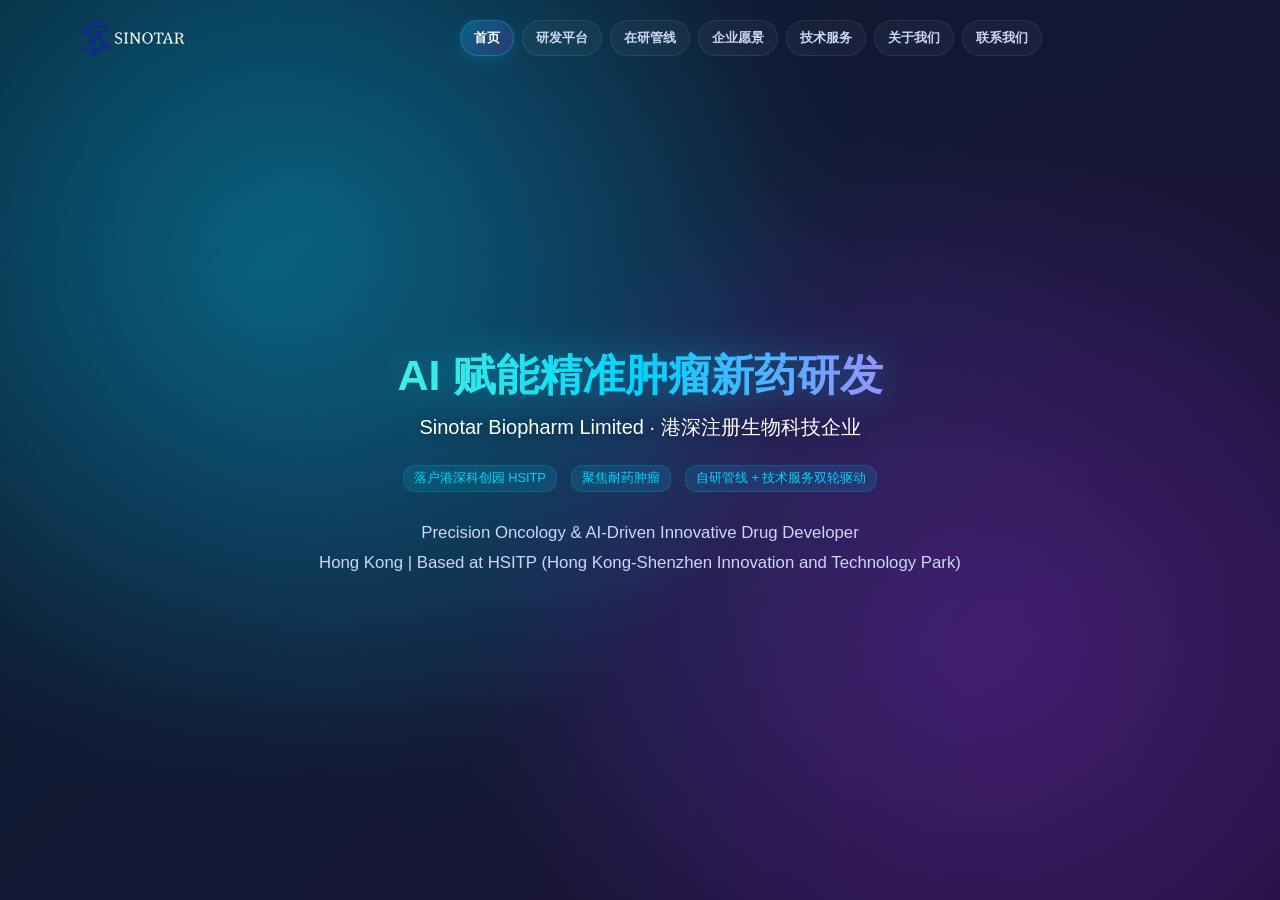
==== commit 3fa4a7be: "chore: remove unused images and clean up dead CSS rules - Deleted 29 unused images from images/about" ====
--- a/index.html
+++ b/index.html
@@ -32,7 +32,7 @@
             <section class="home-hero">
                 <div class="home-hero-text">
                     <h2>AI 赋能精准肿瘤新药研发</h2>
-                    <p class="home-hero-sub">Sinotar Biopharm Limited · 深港注册生物科技企业</p>
+                    <p class="home-hero-sub">Sinotar Biopharm Limited · 港深注册生物科技企业</p>
                     <div class="home-hero-tags">
                         <span class="tag">落户港深科创园 HSITP</span>
                         <span class="tag">聚焦耐药肿瘤</span>
--- a/style.css
+++ b/style.css
@@ -1490,19 +1490,6 @@
     margin: 0 0 20px;
 }
 
-.about-figure img[src*="oncotarget.png"],
-.about-figure img[src*="protein-structure.png"] {
-    height: 280px;
-    object-fit: contain;
-}
-
-@media (max-width: 768px) {
-    .about-figure img[src*="oncotarget.png"],
-    .about-figure img[src*="protein-structure.png"] {
-        height: 250px;
-    }
-}
-
 /* 湿实验流程图（HTML/CSS 替代图片） */
 .wetlab-flow {
     background: rgba(255, 255, 255, 0.04);
@@ -2659,6 +2646,34 @@
     }
 }
 
+/* ===== 生存分析结果面板动画 ===== */
+@keyframes spin {
+    to { transform: rotate(360deg); }
+}
+
+@keyframes fadeInUp {
+    from {
+        opacity: 0;
+        transform: translateY(15px);
+    }
+    to {
+        opacity: 1;
+        transform: translateY(0);
+    }
+}
+
+#survival-result-panel {
+    animation: fadeInUp 0.4s ease-out;
+}
+
+#survival-result-panel button:hover {
+    filter: brightness(1.2);
+}
+
+#km-canvas {
+    box-shadow: 0 2px 12px rgba(0,0,0,0.2);
+}
+
 @media (max-width: 768px) {
     .contact-page .footer-inner > h3 {
         font-size: 1.4em;
